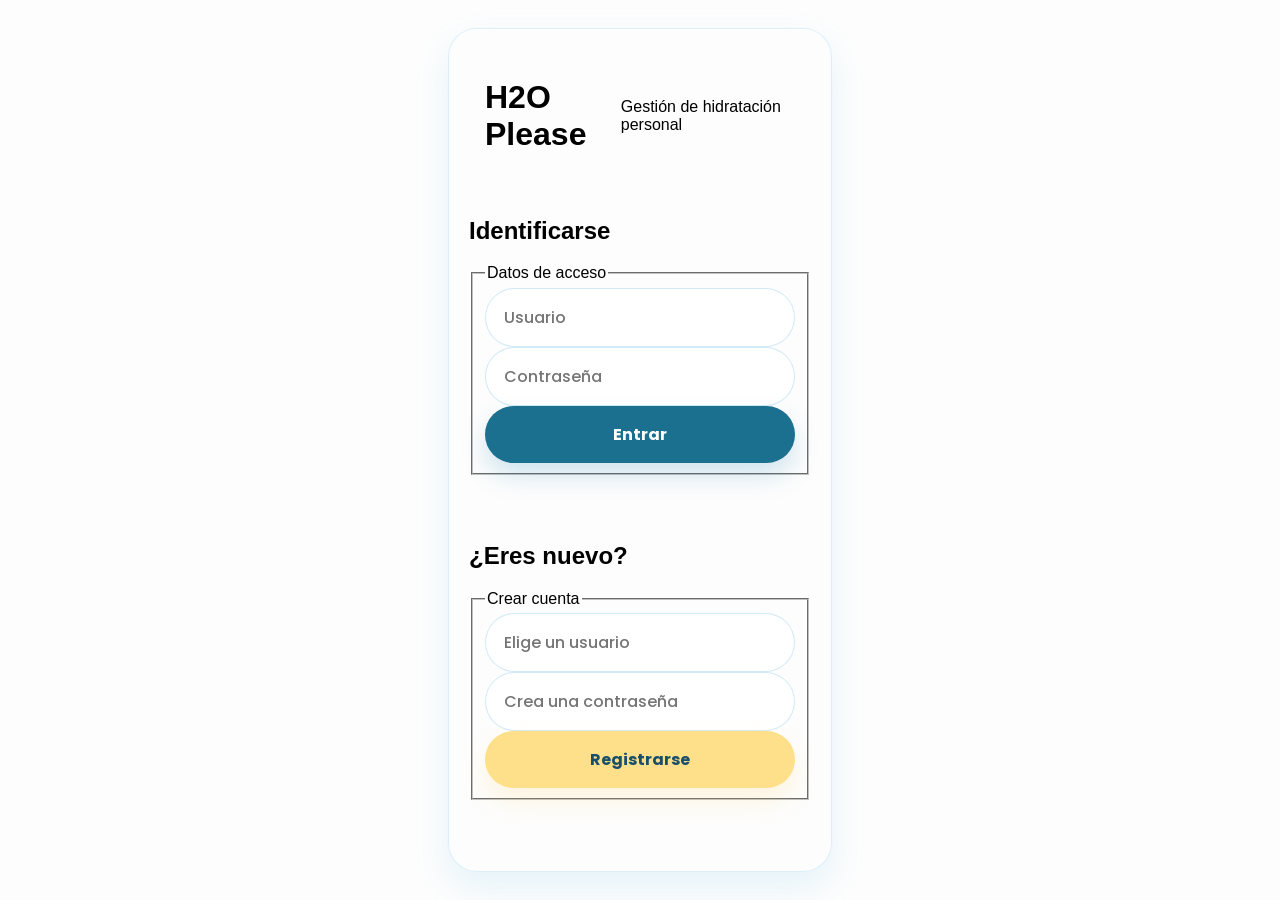
==== index.html @ 5a93b207 "mensaje de validez" ====
<!DOCTYPE html>
<html lang="es">

<head>
    <meta charset="UTF-8">
    <meta name="viewport" content="width=device-width, initial-scale=1.0">
    <link rel="stylesheet" href="styles/styles.css" type="text/css" />
    <title>H2O Please - Acceso</title>
</head>

<body data-page="login">
  <main class="login-layout">
    
    <header>
      <h1>H2O Please</h1>
      <p>Gestión de hidratación personal</p>
    </header>

    <section>
      <h2>Identificarse</h2>
      <form id="login-form">
        <fieldset>
          <legend>Datos de acceso</legend>
          <input type="text" id="username" placeholder="Usuario" required autocomplete="username" />
          <input type="password" id="password" placeholder="Contraseña" required autocomplete="current-password" />
          <button type="submit">Entrar</button>
          
        </fieldset>
      </form>
    </section>

    <br> <section>
      <h2>¿Eres nuevo?</h2>
      <form id="register-form">
        <fieldset>
          <legend>Crear cuenta</legend>
          <input type="text" id="new-username" placeholder="Elige un usuario" required autocomplete="username" />
          <input type="password" id="new-password" placeholder="Crea una contraseña" required autocomplete="new-password" />
          <button type="submit">Registrarse</button>
        </fieldset>
      </form>
    </section>

    <footer>
      
    </footer>

  </main>

  <script type="module" src="scripts/index.js"></script>
</body>
</html>
---- styles/styles.css ----
/* ==================== IMPORTED FONTS ==================== */
@font-face {
    font-family: 'Poppins-Light';
    src: url('../assets/fonts/poppins-light.woff2') format('woff2');
    font-weight: 300;
    font-style: normal;
    font-display: swap;
}

@font-face {
    font-family: 'Poppins-Regular';
    src: url('../assets/fonts/poppins-regular.woff2') format('woff2');
    font-weight: 400;
    font-style: normal;
    font-display: swap;
}

@font-face {
    font-family: 'Poppins-Medium';
    src: url('../assets/fonts/poppins-medium.woff2') format('woff2');
    font-weight: 500;
    font-style: normal;
    font-display: swap;
}

@font-face {
    font-family: 'Poppins-Bold';
    src: url('../assets/fonts/poppins-bold.woff2') format('woff2');
    font-weight: 700;
    font-style: normal;
    font-display: swap;
}

/* ==================== VARIABLES ==================== */
:root {
    --primary-color: #1B7090;
    --primary-light-color: #4f89a0;
    --primary-dark-color: #194f6b;
    --secondary-color: #ffd166;
    --secondary-light-color: #ffe08a;
    --neutral-color: #757575;
    --negative-color: #972c24;
    --background-color: #fdfdfd;
    --progress-background-color: #eeeeee;
    --primary-font-regular: 'Poppins-Regular', sans-serif;
    --primary-font-light: 'Poppins-Light', sans-serif;
    --primary-font-medium: 'Poppins-Medium', sans-serif;
    --primary-font-bold: 'Poppins-Bold', sans-serif;
}

.dark-theme {
    --primary-dark-color: #a6e5fe;
    --secondary-light-color: #0f3c52;
    --negative-color: #cb453b;
    --background-color: #222222;
    --progress-background-color: #333333;
    --neutral-color: #bababa;

    svg {
        path:nth-of-type(1) {
            --primary-dark-color: #59cef8;
        }

        path:nth-of-type(2) {
            --primary-light-color: #a6e5fe;
        }
    }

    h2 {
        --primary-color: #3398bd;
    }

    #countdown {
        --primary-dark-color: #ffe08a;
    }

    #drink-form label {
        --primary-light-color: #78cff2;
    }

    #view-me .logout-btn {
        --primary-color: #a6e5fe;
    }
    footer {
        --primary-color: #8fcce4;
    }
}

/* ==================== GENERAL STYLES ==================== */
* {
    box-sizing: border-box;
}

html,
body {
    margin: 0;
    padding: 0;
    font-family: var(--primary-font-regular);
    background: var(--background-color);
    transition: all 0.3s;
}

body {
    height: 100dvh;
    max-height: 100dvh;
    display: grid;
    grid-template-rows: auto 1fr auto;
}

body[data-page="login"] {
    grid-template-rows: 1fr;
    place-items: center;
    padding: 1rem;
}

body[data-page="login"] .login-layout {
    width: min(100%, 24rem);
    display: grid;
    gap: 0.9rem;
    padding: 1.25rem;
    border: solid 0.1rem #58B5E333;
    border-radius: 1.8rem;
    background: rgba(253, 253, 253, 0.98);
    box-shadow:
        0 1rem 2.2rem rgba(88, 181, 227, 0.14),
        inset 0 1px 0 rgba(255, 255, 255, 0.85);
}

body[data-page="login"] .login-layout form {
    display: grid;
    gap: 0.75rem;
}

body[data-page="login"] .login-layout input {
    width: 100%;
    padding: 1rem 1.1rem;
    border: solid 0.1rem rgba(88, 181, 227, 0.28);
    border-radius: 999px;
    font-family: var(--primary-font-medium);
    font-size: 1rem;
    color: var(--primary-dark-color);
    background: white;
    outline: none;
    transition:
        border-color 0.2s ease,
        box-shadow 0.2s ease;
}

body[data-page="login"] .login-layout input::placeholder {
    color: var(--neutral-color);
}

body[data-page="login"] .login-layout input:focus {
    border-color: rgba(4, 118, 174, 0.4);
    box-shadow: 0 0 0 0.2rem rgba(88, 181, 227, 0.14);
}

body[data-page="login"] .login-layout button {
    width: 100%;
    padding: 1rem 1.1rem;
    border: 0;
    border-radius: 999px;
    font-family: var(--primary-font-bold);
    font-size: 1rem;
    cursor: pointer;
}

body[data-page="login"] #login-form button {
    color: white;
    background: var(--primary-color);
    box-shadow: 0 0.8rem 1.6rem rgba(4, 118, 174, 0.18);
}

body[data-page="login"] #register-form button {
    color: var(--primary-dark-color);
    background: var(--secondary-light-color);
    box-shadow: 0 0.8rem 1.6rem rgba(255, 209, 102, 0.2);
}

body[data-page="login"] #auth-message {
    min-height: 1.35rem;
    margin: 0;
    padding: 0 0.25rem;
    font-family: var(--primary-font-medium);
    font-size: 0.9rem;
    line-height: 1.4;
    text-align: center;
    color: var(--primary-dark-color);
}

.trash-button {
    border: none;
    background: none;
    fill: orange;
    cursor: pointer
}

header {
    display: flex;
    justify-content: space-between;
    align-items: center;
    position: sticky;
    top: 0;
    padding: 0.5rem 1rem;

    svg {
        height: 2.2rem;

        path:nth-of-type(1) {
            fill: var(--primary-dark-color);
        }

        path:nth-of-type(2) {
            fill: var(--primary-light-color);
        }
    }

    #toggleButton {
        position: relative;
        appearance: none;
        -moz-appearance: none;
        -webkit-appearance: none;
        outline: none;
        cursor: pointer;
        height: 1.3rem;
        width: 3rem;
        margin-right: 1.5rem;
        box-shadow: 0.3rem 0.3rem 0.8rem #277B9A33;
        border: 0.05rem solid #277B9A66;
        border-radius: 2rem;

        &:before {
            position: absolute;
            content: "";
            width: 1rem;
            height: 1rem;
            top: 50%;
            left: 0.2rem;
            transform: translateY(-50%) translateX(0%);
            border-radius: 50%;
            background: var(--primary-color);
            transition: transform 0.3s;
        }

        &:after {
            position: absolute;
            content: "";
            background-image: url(../assets/images/bombilla-apagada.svg);
            background-size: cover;
            width: 1.6rem;
            height: 1.6rem;
            top: calc(50% - 0.1rem);
            transform: translateY(-50%);
            left: calc(100% + 0.3rem);
            white-space: nowrap;
            color: var(--primary-light-color);
            pointer-events: none;
        }
    }

    #toggleButton:checked {
        background: var(--primary-color);
        border: none;

        &:before {
            background: #fdfdfd;
            transform: translateY(-50%) translateX(1.6rem);
        }

        &:after {
            background-image: url(../assets/images/bombilla-encendida.svg);
        }
    }
}

footer {
    position: sticky;
    bottom: 0;

    nav {
        display: flex;
        gap: 0.5rem;
        justify-content: space-between;
        padding: 0.5rem 0 0 0;
        margin-top: 0.5rem;
        background: var(--background-color);

        button {
            display: flex;
            flex-direction: column;
            align-items: center;
            width: 100%;
            padding: 0.5rem 0.5rem 0 0.5rem;
            border: 0;
            background: var(--background-color);
            cursor: pointer;

            &:nth-of-type(1) {
                svg {
                    transform: scale(1.2);
                }
            }

            svg {
                width: 1.5rem;
                height: auto;
                fill: var(--primary-color);
            }

            p {
                font-weight: 700;
                color: var(--primary-color);
            }
        }
    }
}

/* ==================== MAIN WRAPPER ==================== */
main.app-layout {
    display: flex;

    h1 {
        display: none;
    }

    div {
        display: flex;
        align-items: stretch;

        .side-progress {
            appearance: none;
            width: 1.5rem;
            height: calc(100dvh - 10.5rem);
            margin: 0.5rem 0 0.5rem 1rem;
            border: none;
            border-radius: 2rem;
            background: #eee;
            writing-mode: vertical-lr;
            direction: rtl;

            &::-webkit-progress-bar {
                background-color: var(--progress-background-color);
                border-radius: 1rem;
            }

            &::-webkit-progress-value {
                background-color: var(--primary-dark-color);
                border-radius: 1rem;
                transition: 1s ease;
            }

            &::-moz-progress-bar {
                background: var(--primary-dark-color);
            }
        }
    }

    section {
        display: flex;
        flex-direction: column;
        align-items: center;
        flex-wrap: wrap;
        width: 100%;
        padding: 0.5rem;

        h2 {
            display: none;
        }

        h3 {
            margin: -0.8rem 0;
            font-family: var(--primary-font-medium);
            font-size: 0.9rem;
            font-weight: 500;
            color: var(--neutral-color);

            &:nth-of-type(1) {
                margin-top: 1rem;
            }
        }

        #daily-target {
            font-size: 3rem;
            font-family: var(--primary-font-medium);
            margin: 0;
            color: var(--primary-light-color);
        }

        #total {
            font-size: 3.7rem;
            font-family: var(--primary-font-bold);
            margin: 0;
            color: var(--primary-dark-color);
        }

        #countdown {
            padding: 1rem 1.5rem;
            border-radius: 3rem;
            font-family: var(--primary-font-medium);
            color: var(--primary-dark-color);
            text-transform: uppercase;
            background: var(--secondary-light-color);
            opacity: 0;
            transition: opacity 1s ease;
        }

        form {
            display: flex;
            flex-wrap: wrap;
            align-items: center;
            gap: 0.5rem;
            margin: auto 0.5rem 0.5rem 0.5rem;
            padding-bottom: 0.5rem;
            border: solid 0.1rem #277B9A11;
            border-radius: 2rem;
            box-shadow: 0.3rem 0.3rem 0.8rem #277B9A33;

            label {
                position: relative;
                left: 1rem;
                bottom: -1rem;
                width: 100%;
                font-family: var(--primary-font-bold);
                font-size: 0.9rem;
                color: var(--primary-light-color);
                text-transform: uppercase;
            }

            input,
            span {
                font-family: var(--primary-font-medium);
                color: var(--neutral-color);
                font-size: 1.7rem;
            }

            input {
                width: 20%;
                border: 0;
                text-align: right;
                background: var(--background-color);

                &::placeholder {
                    color: var(--neutral-color);
                }
            }

            span {
                &:nth-of-type(1) {
                    width: 20%;
                    text-align: right;
                }

                &:nth-of-type(2) {
                    width: 20%;
                    text-align: left;
                }
            }

            button {
                width: 4.5rem;
                margin-left: auto;
                margin-right: 0.5rem;
                aspect-ratio: 1 / 1;
                border: none;
                border-radius: 50%;
                background-color: var(--primary-color);
                cursor: pointer;

                img {
                    width: 3.5rem;
                }
            }
        }

        .weather-api {
            display: flex;
            justify-content: center;
            align-items: center;
            width: 100%;
            height: 7rem;
            color: white;
            font-size: 1.2rem;
            font-family: var(--primary-font-light);
            letter-spacing: 0.2rem;
            background-color: #58b5e3;
            border-radius: 2rem;
        }
    }
}

#view-today {
    width: 100%;
}

#view-history,
#view-me {
    align-items: stretch;
}

#view-history h2,
#view-me h2 {
    display: block;
    margin: 0 0 1rem 0;
    font-family: var(--primary-font-bold);
    color: var(--primary-color);
}

#history-container {
    display: flex;
    flex-direction: column;
    width: 100%;
    gap: 0.5rem;
    
    p {
        color: var(--neutral-color);
    }
}

/* YO se encapsula para evitar la herencia flex global del dashboard y mantener una estructura simple compatible con Marcos. */
#view-me #profile-container.profile-card {
    display: flex;
    flex-direction: column;
    width: 100%;
    max-width: 20rem;
    gap: 0.6rem;
    margin: 0 auto;
    box-sizing: border-box;
}

#view-me .user-info {
    display: flex;
    flex-direction: column;
    gap: 0.55rem;
}

#view-me .user-info p {
    margin: 0;
    color: var(--neutral-color);
}

#view-me .edit-group {
    display: flex;
    flex-direction: column;
    gap: 0.25rem;
}

#view-me .edit-group label {
    font-size: 0.95rem;
    color: var(--neutral-color);
}

#view-me .edit-group input,
#view-me .save-btn,
#view-me .logout-btn {
    width: 100%;
    box-sizing: border-box;

}

#view-me .edit-group input {
    padding: 0.65rem 0.75rem;
    border: solid 0.1rem #58B5E333;
    border-radius: 0.35rem;
    background: white;
}

#view-me .save-btn,
#view-me .logout-btn {
    padding: 0.65rem 0.75rem;
    border: solid 0.1rem var(--primary-color);
    border-radius: 0.35rem;
    cursor: pointer;
}

#view-me .save-btn {
    color: white;
    background: var(--primary-color);
}

#view-me .logout-btn {
    color: var(--primary-color);
    background: var(--background-color);
}

#view-me .profile-separator {
    width: 100%;
    margin: 0;
    border: 0;
    border-top: 1px solid #eee;
}

@media (max-width: 480px) {
    main.app-layout section form button {
        width: 4.05rem;
    }

    main.app-layout section form button img {
        width: 3.15rem;
    }

}

/* Weather card refresh revisable: el redisenio se limita al dashboard y mantiene el montaje actual en #weather-output. */
.dashboard-weather-card {
    position: relative;
    display: block;
    width: 100%;
    max-width: 31rem;
    min-height: 0;
    margin: 0 auto;
    padding: 0.72rem 0.9rem;
    overflow: hidden;
    isolation: isolate;
    border: 1px solid rgba(255, 255, 255, 0.14);
    border-radius: 1.15rem;
    background:
        radial-gradient(circle at 14% 18%, rgba(255, 255, 255, 0.2), transparent 26%),
        radial-gradient(circle at 86% 0%, rgba(255, 226, 138, 0.22), transparent 24%),
        linear-gradient(150deg, #0a5b69 0%, #13829a 48%, #48bfd8 100%);
    color: #f7fcff;
    box-shadow:
        0 0.45rem 1rem rgba(7, 77, 96, 0.16),
        inset 0 1px 0 rgba(255, 255, 255, 0.18);
}

/* Weather card refresh revisable: el modo noche cambia tono sin tocar la estructura del dashboard. */
.dashboard-weather-card[data-period="night"] {
    background:
        radial-gradient(circle at 18% 20%, rgba(213, 227, 255, 0.14), transparent 24%),
        radial-gradient(circle at 84% 2%, rgba(255, 255, 255, 0.08), transparent 18%),
        linear-gradient(150deg, #0a3553 0%, #0f5877 50%, #1a7c9f 100%);
}

/* Weather card refresh revisable: capas decorativas para una sensacion mas premium sin assets externos. */
.dashboard-weather-card::before,
.dashboard-weather-card::after {
    content: "";
    position: absolute;
    pointer-events: none;
    z-index: 0;
}

.dashboard-weather-card::before {
    inset: auto -12% -44% 58%;
    height: 48%;
    border-radius: 999px;
    background: radial-gradient(circle, rgba(255, 255, 255, 0.2) 0 18%, transparent 56%);
    filter: blur(12px);
    opacity: 0.5;
}

.dashboard-weather-card::after {
    top: -1.35rem;
    right: -0.9rem;
    width: 4.85rem;
    height: 4.85rem;
    border-radius: 50%;
    background: radial-gradient(circle, rgba(255, 248, 200, 0.78) 0 16%, rgba(255, 226, 138, 0.18) 36%, transparent 66%);
    opacity: 0.78;
}

/* Weather card refresh revisable: el contenido queda por encima de las capas decorativas. */
.dashboard-weather-card>* {
    position: relative;
    z-index: 1;
}

.dashboard-weather-card h2,
.dashboard-weather-card p {
    margin: 0;
}

/* Weather card refresh revisable: cabecera con jerarquia clara entre ciudad y estado. */
.dashboard-weather-card .weather-card__top,
.dashboard-weather-card .weather-card__header {
    display: grid;
    grid-template-columns: minmax(0, 1fr) auto;
    gap: 0.45rem;
    align-items: center;
}

.dashboard-weather-card .weather-card__heading {
    display: grid;
    gap: 0;
    min-width: 0;
}

.dashboard-weather-card .weather-card__eyebrow {
    font-size: 0.58rem;
    font-family: var(--primary-font-medium);
    letter-spacing: 0.14em;
    text-transform: uppercase;
    opacity: 0.72;
}

/* Weather card refresh revisable: se fuerza la ciudad visible dentro de la card porque el dashboard oculta los h2 generales. */
body[data-page="dashboard"] #weather-output .dashboard-weather-card h2 {
    display: block;
    max-width: none;
    font-size: clamp(0.96rem, 2.35vw, 1.14rem);
    font-family: var(--primary-font-bold);
    line-height: 1.1;
    color: #f9fdff;
}

/* Weather card refresh revisable: pill de estado con acabado glass y mejor contraste. */
.dashboard-weather-card .weather-card__status {
    display: inline-flex;
    align-items: center;
    gap: 0.3rem;
    max-width: 11.75rem;
    padding: 0.24rem 0.5rem;
    border: 1px solid rgba(255, 255, 255, 0.16);
    border-radius: 999px;
    background: linear-gradient(180deg, rgba(255, 255, 255, 0.22), rgba(255, 255, 255, 0.09));
    backdrop-filter: blur(10px);
    font-size: 0.64rem;
    font-family: var(--primary-font-medium);
    line-height: 1.18;
    text-align: right;
    box-shadow: inset 0 1px 0 rgba(255, 255, 255, 0.14);
}

/* Weather card refresh revisable: iconografia semantica sin nuevos assets. */
.dashboard-weather-card .weather-card__status::before {
    content: "•";
    flex: 0 0 auto;
    color: #ffe18c;
}

.dashboard-weather-card .weather-card__status[data-icon="sun"]::before {
    content: "☼";
}

.dashboard-weather-card .weather-card__status[data-icon="moon"]::before {
    content: "☾";
    color: #dcecff;
}

.dashboard-weather-card .weather-card__status[data-icon="cloud"]::before {
    content: "☁";
    color: #f2fbff;
}

.dashboard-weather-card .weather-card__status[data-icon="rain"]::before {
    content: "☂";
    color: #d2f2ff;
}

.dashboard-weather-card .weather-card__status[data-icon="storm"]::before {
    content: "ϟ";
    color: #ffe6a3;
}

.dashboard-weather-card .weather-card__status[data-icon="snow"]::before {
    content: "✦";
    color: #f2fbff;
}

.dashboard-weather-card .weather-card__status[data-icon="mist"]::before {
    content: "≋";
    color: #edf9ff;
}

.dashboard-weather-card .weather-card__status[data-icon="error"]::before {
    content: "!";
    color: #ffe2a3;
}

/* Weather card refresh revisable: composicion principal tipo app movil con temperatura destacada y panel auxiliar. */
.dashboard-weather-card .weather-card__main,
.dashboard-weather-card .weather-card__content {
    display: grid;
    grid-template-columns: minmax(0, 1fr) auto;
    gap: 0.5rem;
    align-items: stretch;
    margin-top: 0.5rem;
}

.dashboard-weather-card .weather-card__temperature-block {
    display: grid;
    align-content: center;
    gap: 0;
    min-width: 0;
    padding: 0.56rem 0.72rem;
    border: 1px solid rgba(255, 255, 255, 0.14);
    border-radius: 0.95rem;
    background: linear-gradient(180deg, rgba(255, 255, 255, 0.16), rgba(255, 255, 255, 0.05));
    backdrop-filter: blur(12px);
}

.dashboard-weather-card .weather-card__temperature-label {
    font-size: 0.56rem;
    font-family: var(--primary-font-medium);
    letter-spacing: 0.14em;
    text-transform: uppercase;
    opacity: 0.72;
}

.dashboard-weather-card .weather-card__temperature {
    font-size: clamp(1.85rem, 6vw, 2.45rem);
    font-family: var(--primary-font-bold);
    line-height: 0.95;
    letter-spacing: -0.04em;
    text-shadow: 0 0.14rem 0.45rem rgba(4, 74, 109, 0.14);
}

.dashboard-weather-card .weather-card__meta,
.dashboard-weather-card .weather-card__datetime {
    display: grid;
    gap: 0.32rem;
    min-width: 8.65rem;
    padding: 0.54rem 0.65rem;
    border: 1px solid rgba(255, 255, 255, 0.12);
    border-radius: 0.95rem;
    background: linear-gradient(180deg, rgba(255, 255, 255, 0.14), rgba(255, 255, 255, 0.04));
    backdrop-filter: blur(10px);
}

.dashboard-weather-card .weather-card__meta-row {
    display: grid;
    gap: 0;
}

.dashboard-weather-card .weather-card__meta-row+.weather-card__meta-row {
    padding-top: 0.28rem;
    border-top: 1px solid rgba(255, 255, 255, 0.14);
}

/* Weather card refresh revisable: labels discretas y valores con mejor jerarquia. */
.dashboard-weather-card .weather-card__meta-label {
    font-size: 0.52rem;
    font-family: var(--primary-font-medium);
    letter-spacing: 0.12em;
    text-transform: uppercase;
    opacity: 0.68;
}

.dashboard-weather-card .weather-card__meta-item {
    font-size: 0.7rem;
    font-family: var(--primary-font-medium);
    line-height: 1.15;
    text-align: left;
    white-space: nowrap;
    opacity: 0.96;
}

body[data-page="dashboard"] #weather-output.weather-api {
    display: flex;
    justify-content: center;
    align-items: stretch;
    width: 100%;
    height: auto;
    min-height: 0;
    padding: 0;
    color: inherit;
    font-size: inherit;
    letter-spacing: normal;
    background: transparent;
    border-radius: 0;
    box-shadow: none;
}

body[data-page="dashboard"] #weather-output .dashboard-weather-card {
    width: 100%;
    max-width: 31rem;
}

@media (max-width: 480px) {
    .dashboard-weather-card {
        max-width: none;
        padding: 0.68rem 0.78rem;
        border-radius: 1rem;
    }

    .dashboard-weather-card::after {
        width: 3.9rem;
        height: 3.9rem;
        top: -0.95rem;
        right: -0.6rem;
    }

    .dashboard-weather-card .weather-card__status {
        max-width: 8.4rem;
        font-size: 0.6rem;
    }

    .dashboard-weather-card .weather-card__temperature-block,
    .dashboard-weather-card .weather-card__meta {
        width: 100%;
    }

    .dashboard-weather-card .weather-card__temperature {
        font-size: 1.9rem;
    }

    .dashboard-weather-card .weather-card__meta {
        min-width: 7.9rem;
        padding: 0.48rem 0.55rem;
    }

    .dashboard-weather-card .weather-card__meta-label {
        font-size: 0.49rem;
    }

    .dashboard-weather-card .weather-card__meta-item {
        font-size: 0.66rem;
    }
}

@media (max-width: 360px) {

    .dashboard-weather-card .weather-card__top,
    .dashboard-weather-card .weather-card__header {
        grid-template-columns: 1fr;
    }

    .dashboard-weather-card .weather-card__status {
        justify-self: start;
        max-width: none;
        text-align: left;
    }
}
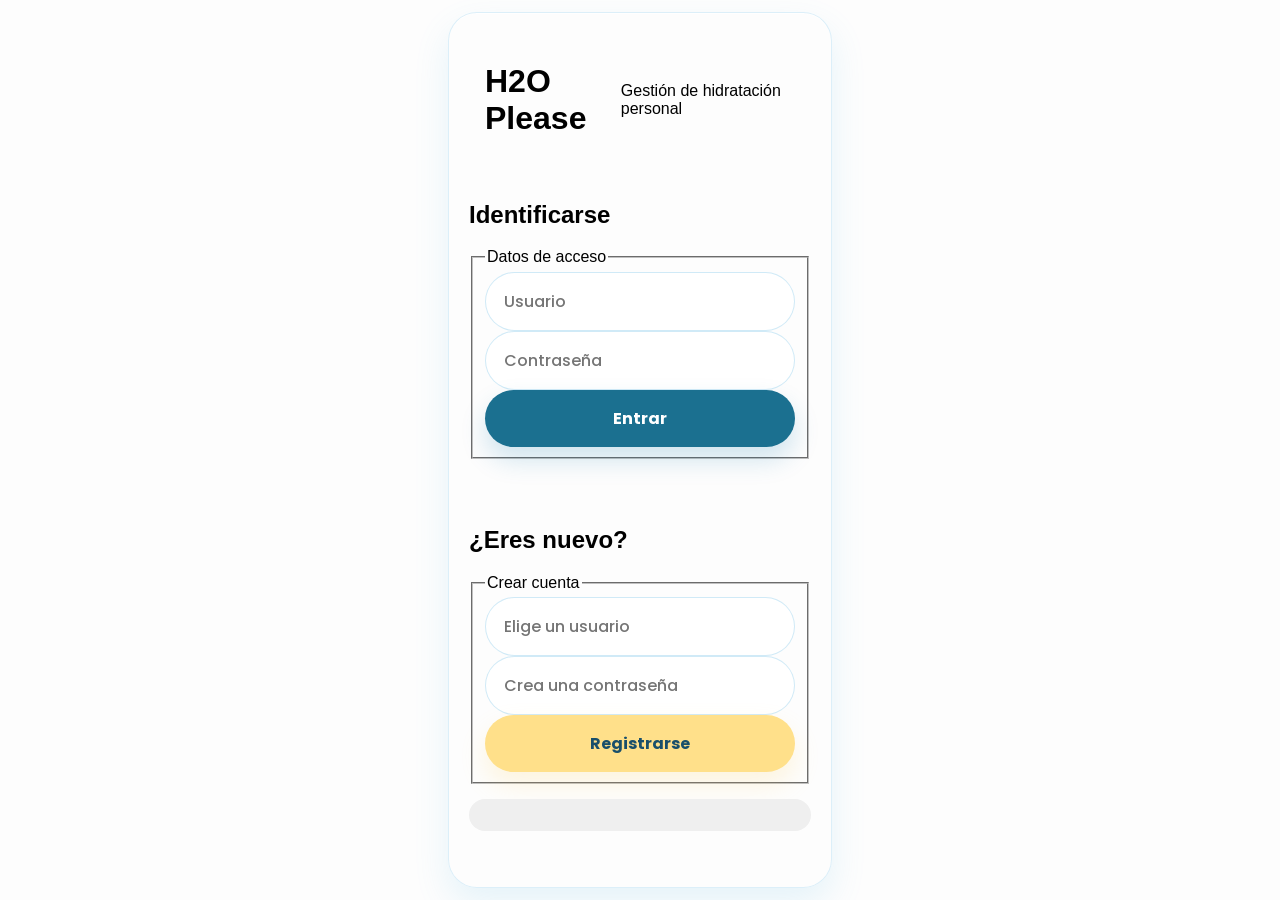
==== commit d41f7048: "musica" ====
--- a/index.html
+++ b/index.html
@@ -42,6 +42,9 @@
     </section>
 
     <footer>
+      <button><audio id="bg-music" loop>
+      <source src="./assets/sounds/i-will-not-bow.mp3" type="audio/mpeg">
+      </audio></button>
       
     </footer>
 
--- a/styles/styles.css
+++ b/styles/styles.css
@@ -81,6 +81,7 @@
     #view-me .logout-btn {
         --primary-color: #a6e5fe;
     }
+
     footer {
         --primary-color: #8fcce4;
     }
@@ -107,85 +108,17 @@
     grid-template-rows: auto 1fr auto;
 }
 
-body[data-page="login"] {
-    grid-template-rows: 1fr;
-    place-items: center;
-    padding: 1rem;
-}
-
-body[data-page="login"] .login-layout {
-    width: min(100%, 24rem);
-    display: grid;
-    gap: 0.9rem;
-    padding: 1.25rem;
-    border: solid 0.1rem #58B5E333;
-    border-radius: 1.8rem;
-    background: rgba(253, 253, 253, 0.98);
-    box-shadow:
-        0 1rem 2.2rem rgba(88, 181, 227, 0.14),
-        inset 0 1px 0 rgba(255, 255, 255, 0.85);
-}
-
-body[data-page="login"] .login-layout form {
-    display: grid;
-    gap: 0.75rem;
-}
-
-body[data-page="login"] .login-layout input {
+/* ==================== LOGIN HELPERS ==================== */
+
+
+.login-container {
+    background: white;
+    padding: 40px;
+    border-radius: 20px;
+    box-shadow: 0 10px 25px rgba(0, 0, 0, 0.05);
     width: 100%;
-    padding: 1rem 1.1rem;
-    border: solid 0.1rem rgba(88, 181, 227, 0.28);
-    border-radius: 999px;
-    font-family: var(--primary-font-medium);
-    font-size: 1rem;
-    color: var(--primary-dark-color);
-    background: white;
-    outline: none;
-    transition:
-        border-color 0.2s ease,
-        box-shadow 0.2s ease;
-}
-
-body[data-page="login"] .login-layout input::placeholder {
-    color: var(--neutral-color);
-}
-
-body[data-page="login"] .login-layout input:focus {
-    border-color: rgba(4, 118, 174, 0.4);
-    box-shadow: 0 0 0 0.2rem rgba(88, 181, 227, 0.14);
-}
-
-body[data-page="login"] .login-layout button {
-    width: 100%;
-    padding: 1rem 1.1rem;
-    border: 0;
-    border-radius: 999px;
-    font-family: var(--primary-font-bold);
-    font-size: 1rem;
-    cursor: pointer;
-}
-
-body[data-page="login"] #login-form button {
-    color: white;
-    background: var(--primary-color);
-    box-shadow: 0 0.8rem 1.6rem rgba(4, 118, 174, 0.18);
-}
-
-body[data-page="login"] #register-form button {
-    color: var(--primary-dark-color);
-    background: var(--secondary-light-color);
-    box-shadow: 0 0.8rem 1.6rem rgba(255, 209, 102, 0.2);
-}
-
-body[data-page="login"] #auth-message {
-    min-height: 1.35rem;
-    margin: 0;
-    padding: 0 0.25rem;
-    font-family: var(--primary-font-medium);
-    font-size: 0.9rem;
-    line-height: 1.4;
+    max-width: 400px;
     text-align: center;
-    color: var(--primary-dark-color);
 }
 
 .trash-button {
@@ -194,7 +127,6 @@
     fill: orange;
     cursor: pointer
 }
-
 header {
     display: flex;
     justify-content: space-between;
@@ -263,8 +195,8 @@
         border: none;
 
         &:before {
-            background: #fdfdfd;
             transform: translateY(-50%) translateX(1.6rem);
+            background-color: #fdfdfd;
         }
 
         &:after {
@@ -315,7 +247,98 @@
     }
 }
 
-/* ==================== MAIN WRAPPER ==================== */
+
+/* ==================== USER REGISTER & LOGIN ==================== */
+
+body[data-page="login"] {
+    grid-template-rows: 1fr;
+    place-items: center;
+    padding: 1rem;
+    display: flex;
+    justify-content: center;
+    align-items: center;
+    min-height: 100vh;
+    margin: 0;
+    background-color: var(--background-color);
+
+    .login-layout {
+        width: min(100%, 24rem);
+        display: grid;
+        gap: 0.9rem;
+        padding: 1.25rem;
+        border: solid 0.1rem #58B5E333;
+        border-radius: 1.8rem;
+        background: rgba(253, 253, 253, 0.98);
+        box-shadow:
+            0 1rem 2.2rem rgba(88, 181, 227, 0.14),
+            inset 0 1px 0 rgba(255, 255, 255, 0.85);
+
+        form {
+            display: grid;
+            gap: 0.75rem;
+        }
+
+        button {
+            width: 100%;
+            padding: 1rem 1.1rem;
+            border: 0;
+            border-radius: 10rem;
+            font-family: var(--primary-font-bold);
+            font-size: 1rem;
+            cursor: pointer;
+        }
+
+        input {
+            width: 100%;
+            padding: 1rem 1.1rem;
+            border: solid 0.1rem rgba(88, 181, 227, 0.28);
+            border-radius: 999px;
+            font-family: var(--primary-font-medium);
+            font-size: 1rem;
+            color: var(--primary-dark-color);
+            background: white;
+            outline: none;
+            transition:
+                border-color 0.2s ease,
+                box-shadow 0.2s ease;
+
+            &::placeholder {
+                color: var(--neutral-color);
+            }
+
+            &:focus {
+                border-color: rgba(4, 118, 174, 0.4);
+                box-shadow: 0 0 0 0.2rem rgba(88, 181, 227, 0.14);
+            }
+        }
+    }
+
+    #login-form button {
+        color: white;
+        background: var(--primary-color);
+        box-shadow: 0 0.8rem 1.6rem rgba(4, 118, 174, 0.18);
+    }
+
+    #register-form button {
+        color: var(--primary-dark-color);
+        background: var(--secondary-light-color);
+        box-shadow: 0 0.8rem 1.6rem rgba(255, 209, 102, 0.2);
+    }
+
+    #auth-message {
+        min-height: 1.35rem;
+        margin: 0;
+        padding: 0 0.25rem;
+        font-family: var(--primary-font-medium);
+        font-size: 0.9rem;
+        line-height: 1.4;
+        text-align: center;
+        color: var(--primary-dark-color);
+    }
+}
+
+/* ==================== DASHBOARD MAIN WRAPPER ==================== */
+
 main.app-layout {
     display: flex;
 
@@ -434,7 +457,7 @@
             }
 
             input {
-                width: 20%;
+                width: 40%;
                 border: 0;
                 text-align: right;
                 background: var(--background-color);
@@ -445,86 +468,130 @@
             }
 
             span {
-                &:nth-of-type(1) {
-                    width: 20%;
-                    text-align: right;
-                }
-
-                &:nth-of-type(2) {
-                    width: 20%;
-                    text-align: left;
-                }
-            }
-
-            button {
-                width: 4.5rem;
-                margin-left: auto;
-                margin-right: 0.5rem;
-                aspect-ratio: 1 / 1;
-                border: none;
-                border-radius: 50%;
-                background-color: var(--primary-color);
-                cursor: pointer;
-
-                img {
-                    width: 3.5rem;
-                }
-            }
-        }
-
-        .weather-api {
-            display: flex;
-            justify-content: center;
-            align-items: center;
+                width: 20%;
+                text-align: left;
+            }
+        }
+
+        button {
+            width: 4rem;
+            margin-left: auto;
+            margin-right: 0.5rem;
+            aspect-ratio: 1 / 1;
+            border: none;
+            border-radius: 50%;
+            background-color: var(--primary-color);
+            cursor: pointer;
+
+            img {
+                width: 3rem;
+            }
+        }
+    }
+
+    .weather-api {
+        display: flex;
+        justify-content: center;
+        align-items: center;
+        width: 100%;
+        height: 7rem;
+        color: white;
+        font-size: 1.2rem;
+        font-family: var(--primary-font-light);
+        letter-spacing: 0.2rem;
+        background-color: #58b5e3;
+        border-radius: 2rem;
+    }
+}
+
+/* ==================== DASHBOARD HISTORY & ME VIEWS ==================== */
+
+#view-history {
+
+    h2 {
+        display: block;
+        margin: 0 0 1rem 0;
+        font-family: var(--primary-font-bold);
+        color: var(--primary-color);
+    }
+
+    #history-container {
+        display: flex;
+        flex-direction: column;
+        width: 100%;
+        gap: 0.5rem;
+
+        p {
+            color: var(--neutral-color);
+        }
+    }
+}
+
+#view-me {
+
+    h2 {
+        display: block;
+        margin: 0 0 1rem 0;
+        font-family: var(--primary-font-bold);
+        color: var(--primary-color);
+    }
+
+    #profile-container.profile-card {
+        display: flex;
+        flex-direction: column;
+        width: 100%;
+        max-width: 20rem;
+        gap: 0.6rem;
+        margin: 0 auto;
+        box-sizing: border-box;
+    }
+
+    .user-info {
+        display: flex;
+        flex-direction: column;
+        gap: 0.55rem;
+
+        p {
+            margin: 0;
+            color: var(--neutral-color);
+        }
+    }
+
+    .edit-group {
+        display: flex;
+        flex-direction: column;
+        gap: 0.5rem;
+
+        input {
             width: 100%;
-            height: 7rem;
-            color: white;
-            font-size: 1.2rem;
-            font-family: var(--primary-font-light);
-            letter-spacing: 0.2rem;
-            background-color: #58b5e3;
-            border-radius: 2rem;
-        }
-    }
-}
-
-#view-today {
-    width: 100%;
-}
-
-#view-history,
-#view-me {
-    align-items: stretch;
-}
-
-#view-history h2,
-#view-me h2 {
-    display: block;
-    margin: 0 0 1rem 0;
-    font-family: var(--primary-font-bold);
-    color: var(--primary-color);
-}
-
-#history-container {
-    display: flex;
-    flex-direction: column;
-    width: 100%;
-    gap: 0.5rem;
-    
-    p {
-        color: var(--neutral-color);
-    }
-}
-
-/* YO se encapsula para evitar la herencia flex global del dashboard y mantener una estructura simple compatible con Marcos. */
-#view-me #profile-container.profile-card {
-    display: flex;
-    flex-direction: column;
-    width: 100%;
-    max-width: 20rem;
-    gap: 0.6rem;
-    margin: 0 auto;
-    box-sizing: border-box;
+            padding: 0.65rem 0.75rem;
+            border: solid 0.1rem #58B5E333;
+            border-radius: 10rem;
+            background: var(--background-color);
+        }
+    }
+
+    button {
+        width: 100%;
+        height: 3.5rem;
+        padding: 0.65rem 0.75rem;
+        margin-bottom: 0.5rem;
+        border: 0;
+        border-radius: 10rem;
+        font-size: 1rem;
+        font-family: var(--primary-font-bold);
+        cursor: pointer;
+
+        &.save-btn {
+            color: var(--background-color);
+            background: var(--primary-color);
+        }
+
+        &.logout-btn {
+            color: var(--primary-color);
+            background: var(--secondary-light-color);
+        }
+    }
 }
 
 #view-me .user-info {
@@ -599,6 +666,7 @@
     }
 
 }
+/* ==================== WEATHER CARD ==================== */
 
 /* Weather card refresh revisable: el redisenio se limita al dashboard y mantiene el montaje actual en #weather-output. */
 .dashboard-weather-card {
@@ -866,6 +934,23 @@
     max-width: 31rem;
 }
 
+
+/* ==================== MEDIA QUERIES ==================== */
+
+@media (max-width: 480px) {
+    main.app-layout section form button {
+        width: 4.05rem;
+    }
+
+    main.app-layout section form button img {
+        width: 3.15rem;
+    }
+
+    main.app-layout section form button#remove-btn {
+        font-size: 2.16rem;
+    }
+}
+
 @media (max-width: 480px) {
     .dashboard-weather-card {
         max-width: none;
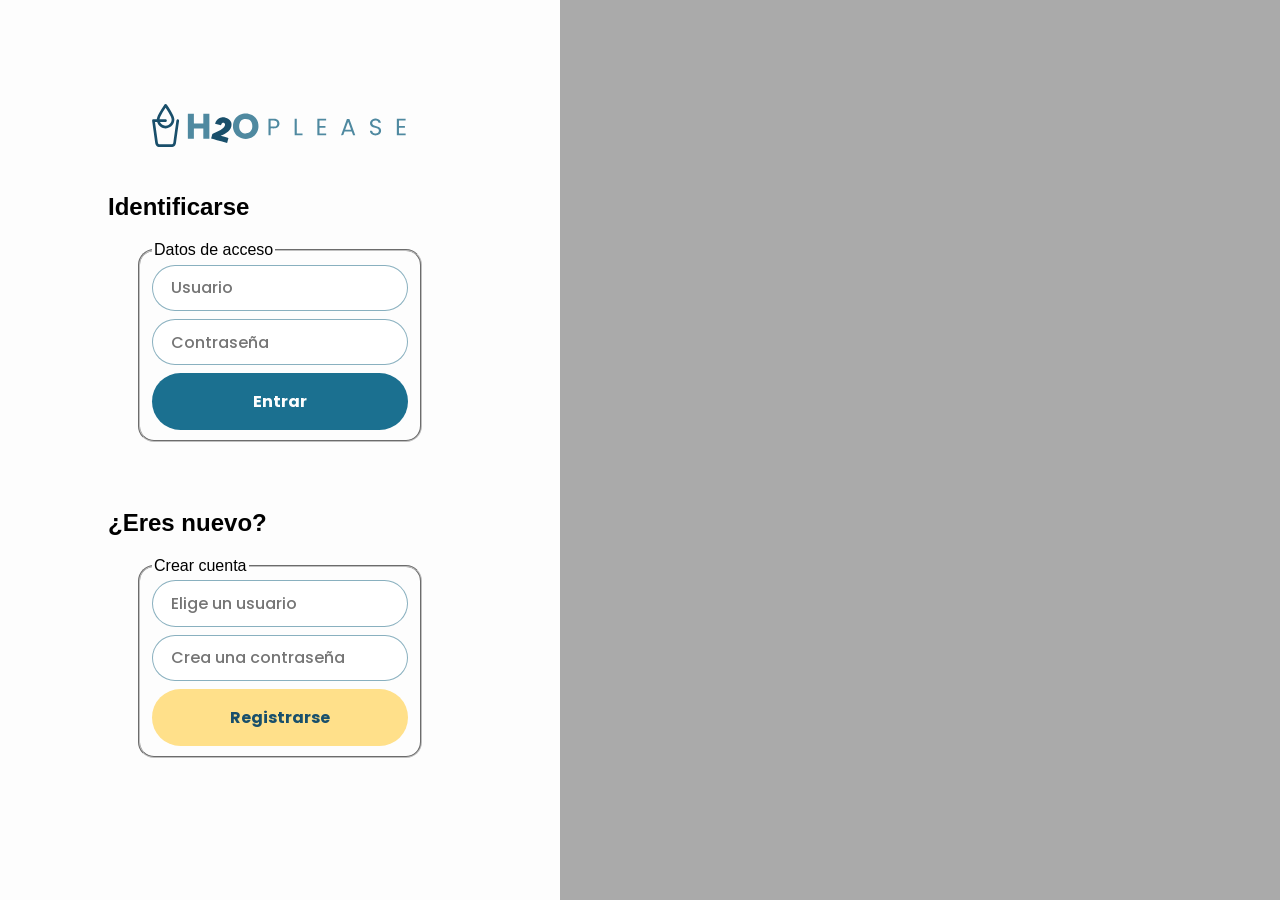
==== commit 1385e5be: "Pequeños ajustes en los estilos para que Jonathan haga sus últimos cambios. Se detectan varios desaj" ====
--- a/index.html
+++ b/index.html
@@ -2,18 +2,22 @@
 <html lang="es">
 
 <head>
-    <meta charset="UTF-8">
-    <meta name="viewport" content="width=device-width, initial-scale=1.0">
-    <link rel="stylesheet" href="styles/styles.css" type="text/css" />
-    <title>H2O Please - Acceso</title>
+  <meta charset="UTF-8">
+  <meta name="viewport" content="width=device-width, initial-scale=1.0">
+  <link rel="stylesheet" href="styles/styles.css" type="text/css" />
+  <title>H2O Please - Acceso</title>
 </head>
 
 <body data-page="login">
   <main class="login-layout">
-    
-    <header>
-      <h1>H2O Please</h1>
-      <p>Gestión de hidratación personal</p>
+
+    <header class="header-top">
+      <svg viewBox="0 0 1586 278">
+        <path
+          d="M89.26 13.24c1.88-2.63 4.2-5.67 7.76-5.72 3.62-.41 6.71 2 8.6 4.85 14.27 20.89 28.31 42.14 38.7 65.28 2.92 6.84 5.8 13.87 6.53 21.34.98 12.56-2.82 25.39-10.37 35.46-9.56 13-25.22 21.6-41.47 21.66-11.46.46-22.93-3.2-32.17-9.97-9.79-7.02-16.87-17.4-20.49-28.83-4.37-.12-8.75-.09-13.12-.07 6.08 41.65 11.75 83.37 17.63 125.05.47 2.96 1.45 6.08 3.88 8.03 2.51 2.21 6.02 2.38 9.2 2.43q34.065-.105 68.13 0c3.62.04 7.72-.59 10.01-3.71 3.18-4.31 2.85-10 3.73-15.05 5.73-41.61 11.74-83.19 17.48-124.8.39-2.22 1.01-4.55 2.68-6.17 3.26-3.26 9.33-2.8 12.04.94 1.76 2.15 1.74 5.08 1.47 7.7-6.36 44.69-12.5 89.41-18.81 134.11-1.24 9.39-7.67 17.95-16.51 21.44-4.79 2.03-10.08 1.87-15.17 1.87-22.35-.04-44.69-.04-67.04.01-8.11.2-16.2-3.42-21.22-9.83-3.88-4.59-5.69-10.52-6.37-16.41-5.66-40.8-11.33-81.6-17.05-122.39-.55-4.12-1.57-8.22-1.37-12.39.11-3.74 3.41-6.86 7.09-7.06 6.98-.51 14-.03 20.99-.15 2.14-13.87 8.37-26.63 14.88-38.91 9.08-16.86 19.56-32.91 30.36-48.71M67.77 80.75c-3.06 6.37-5.65 13.02-6.93 20 11.07.17 22.14.02 33.21.01 2.81.12 5.98 0 8.29 1.88 3.64 2.93 3.96 9.07.53 12.29-2.31 2.3-5.8 2.23-8.82 2.34-10.08-.01-20.15-.15-30.23.04 3.88 7.95 10.05 14.91 18.12 18.74 10.35 5.13 23.21 4.82 33.27-.87 10.31-5.68 17.84-16.37 19-28.17 1.22-8.62-2.25-16.89-5.72-24.57-8.58-18.23-19.15-35.5-30.7-51.99-11.35 15.89-21.53 32.69-30.02 50.3M437.36 89.45c14.55-1.98 29.56 1.76 42.22 8.99 10.99 6.21 18.28 18.14 18.94 30.73.89 17.42-7.47 34.55-20.42 45.96-13.39 11.76-29.52 19.96-46.1 26.23 15.97 4.03 31.85 8.41 47.75 12.7-2.65 10.05-5.37 20.08-8.06 30.11-20.61-5.12-41.04-10.92-61.57-16.32-11.89-3.27-23.87-6.23-35.71-9.68 1.88-7.34 3.9-14.64 5.75-21.98.79-2.58 1.17-5.94 4.1-6.99 21.26-9.6 43.65-18.02 61.63-33.34 7.18-6.16 13.62-14.86 13.06-24.78-.28-7.79-10.5-12.14-16.65-7.79-4.55 3.16-6.19 8.75-7.91 13.71-12.11-2.98-24.18-6.15-36.13-9.69 2.83-8.69 6.68-17.28 13.05-23.98 6.8-7.38 16.06-12.54 26.05-13.88" />
+        <path
+          d="m 582.47,65.1 c -2.02059,0.05967 -4.03848,0.189753 -6.05,0.39 -25.24,2.18 -49.04,17.59 -60.62,40.23 -8.57,16.31 -10.6,35.61 -7.06,53.58 3.71,18.65 14.77,35.71 30.36,46.62 25.85,18.28 62.88,18.88 89.31,1.46 16.26,-10.67 27.99,-27.95 31.97,-46.98 2.84,-13.64 2.45,-28 -1.35,-41.42 C 653.6,100.29 640.58,83.81 623.34,74.65 610.923,67.755 596.623,64.688 582.47,65.1 m -349.4,2.16 c -0.33,19.25 -0.05,38.5 -0.14,57.74 0.13,31.23 -0.26,62.45 0.2,93.67 12.18,-0.14 24.37,-0.11 36.56,-0.02 0.11,-20.8 -0.27,-41.61 0.18,-62.41 19.01,0.02 38.02,0.05 57.04,-0.01 0.26,20.68 -0.05,41.36 0.13,62.05 12.29,0.23 24.58,0.26 36.86,-0.02 0.03,-50.33 0.14,-100.66 -0.06,-150.99 -12.24,0.04 -24.49,0.06 -36.74,-0.01 -0.28,19.67 0.04,39.34 -0.15,59.01 -19.04,0.23 -38.08,0.25 -57.12,-0.01 -0.35,-19.65 -0.07,-39.32 -0.13,-58.97 -12.21,0.01 -24.42,0.04 -36.63,-0.03 m 352.72,31.268 c 5.838,0.083 11.65,1.185 16.95,3.673 8.37,3.9 14.89,11.249 18.34,19.759 3.61,8.69 4.239,18.34 3.309,27.63 -1,9.62 -4.82,19.15 -11.77,26.03 -6.16,6.38 -14.82,10 -23.6,10.61 -10.71,0.89 -22.2,-1.58 -30.37,-8.89 -7.91,-6.9 -12.39,-17.09 -13.41,-27.42 -1.02,-10.71 -0.22,-22.01 4.9,-31.67 5.02,-9.64 14.5,-16.86 25.22,-18.85 3.416,-0.604 6.928,-0.921 10.431,-0.872 m 785.887,-1.945 c -5.145,0.14 -10.256,1.08 -14.987,3.117 -7.48,3.07 -13.66,9.51 -15.59,17.46 -2,8.28 -0.85,18.07 5.45,24.29 6.43,6.52 15.76,8.39 24.23,10.84 6.53,1.94 13.66,3.35 18.9,8.02 6.5,5.74 5.7,17.16 -0.91,22.51 -6.5,5.47 -16.06,5.58 -23.85,3.25 -6.57,-2.09 -10.1,-8.58 -11.63,-14.88 -4.59,-0.27 -9.18,-0.26 -13.77,-0.19 0.51,7.31 3.42,14.59 9.27,19.25 8.53,7.23 20.39,9.11 31.22,7.86 9.22,-1.02 18.31,-5.84 23.29,-13.85 4.08,-6.37 4.88,-14.45 3.1,-21.71 -1.73,-6.95 -7.3,-12.4 -13.68,-15.29 -8.7,-3.88 -18.14,-5.62 -27.05,-8.89 -4.5,-1.68 -9.08,-4.4 -11.06,-8.99 -2.52,-6.39 -0.66,-14.7 5.39,-18.45 6.55,-4.11 15.27,-4.19 22.28,-1.17 5.14,2.18 8.08,7.22 10.18,12.13 4.63,0.24 9.26,0.2 13.91,0.07 -0.81,-3.97 -1.67,-8.04 -3.87,-11.51 -4.73,-7.4 -12.99,-12.13 -21.6,-13.32 -3.038,-0.428 -6.136,-0.631 -9.223,-0.547 m 158.037,1.075 c -8.8927,6.67e-4 -17.784,0.05167 -26.674,0.153 0,33.29 -0.21,66.58 0.1,99.87 17.85,-0.13 35.69,-0.13 53.54,-0.02 -0.02,-3.56 0,-7.121 0.03,-10.681 -13.53,-0.55 -27.08,-0.13 -40.61,-0.21 -0.15,-11.49 -0.22,-22.97 0.05,-34.45 12.04,0.06 24.08,0.24 36.12,-0.06 0.03,-3.48 0.02,-6.96 -0.01,-10.43 -12.05,-0.28 -24.1,-0.07 -36.15,-0.08 -0.17,-11.15 -0.22,-22.3 0.03,-33.44 13.42,0.04 26.84,0.23 40.26,-0.07 0.04,-3.47 0.04,-6.95 -0.01,-10.42 -8.8907,-0.108667 -17.7827,-0.162667 -26.676,-0.162 m -483,0.003 c -8.8927,0 -17.784,0.05 -26.674,0.15 0,33.29 -0.2,66.58 0.1,99.87 17.85,-0.14 35.69,-0.11 53.54,-0.02 -0.01,-3.56 0,-7.121 0.04,-10.681 -13.54,-0.55 -27.08,-0.12 -40.62,-0.22 -0.14,-11.48 -0.21,-22.96 0.05,-34.44 12.04,0.06 24.09,0.24 36.13,-0.07 0.02,-3.47 0.01,-6.95 -0.02,-10.42 -12.05,-0.29 -24.1,-0.07 -36.15,-0.09 -0.16,-11.14 -0.21,-22.29 0.03,-33.43 13.42,0.05 26.84,0.22 40.26,-0.07 0.05,-3.47 0.04,-6.95 -0.01,-10.42 -8.8907,-0.105333 -17.7827,-0.158333 -26.676,-0.159 M 740.54,97.764 c -5.835,0.003 -11.67,0.056 -17.5,0.126 0,33.26 -0.21,66.53 0.11,99.78 4.23,-0.05 8.47,-0.05 12.71,0 0.38,-13.88 -0.01,-27.78 0.19,-41.67 13.62,-0.65 28.49,2.1 40.88,-5.1 14.22,-8.42 16.94,-29.89 6.44,-42.27 -6.06,-7.51 -15.99,-10.49 -25.33,-10.7 -5.83,-0.124 -11.665,-0.17 -17.5,-0.166 m 147.957,0.055 c -2.15605,-0.0047 -4.3121,0.0057 -6.468,0.031 0.02,33.27 -0.2,66.55 0.12,99.82 15.9,-0.13 31.81,-0.13 47.71,0 0.06,-3.55 0.111,-7.09 0.151,-10.64 -11.65,-0.19 -23.3,0.02 -34.95,-0.1 -0.15,-29.68 0.06,-59.36 -0.09,-89.05 -2.1575,-0.03499 -4.31522,-0.05499 -6.473,-0.06 m 318.777,0.393 c -2.478,-0.023 -4.944,0.108 -7.344,0.728 -1.89,3.07 -2.83,6.59 -4.04,9.95 -10.54,29.48 -21.54,58.8 -31.95,88.32 4.46,0.09 9.19,1.06 13.49,-0.54 3.44,-6.75 5.14,-14.26 7.97,-21.29 14.46,-0.13 28.92,-0.04 43.38,-0.05 2.91,7.28 5.32,14.74 8.2,22.03 4.45,0.1 8.9,0.07 13.35,-0.1 -3.23,-10.37 -7.28,-20.46 -10.88,-30.71 -8.27,-22.71 -16.36,-45.48 -24.75,-68.15 -2.455,0.01 -4.947,-0.166 -7.426,-0.188 m -458.279,10.303 c 4.318,-0.033 8.63,0.079 12.916,0.634 6.17,0.78 12.048,5.05 13.618,11.25 1.74,6.92 1.01,15.5 -4.77,20.39 -5.19,4.35 -12.379,4.28 -18.779,4.45 -5.31,0.04 -10.62,-0.02 -15.93,-0.13 -0.09,-12.12 -0.08,-24.24 0,-36.36 4.305,-0.025 8.628,-0.202 12.945,-0.234 m 458.345,6.375 c 5.88,16.61 12.05,33.119 17.67,49.819 -11.94,0.09 -23.88,-0.04 -35.82,0.09 6.08,-16.62 11.57,-33.47 18.15,-49.91" />
+      </svg>
     </header>
 
     <section>
@@ -24,32 +28,32 @@
           <input type="text" id="username" placeholder="Usuario" required autocomplete="username" />
           <input type="password" id="password" placeholder="Contraseña" required autocomplete="current-password" />
           <button type="submit">Entrar</button>
-          
+
         </fieldset>
       </form>
     </section>
 
-    <br> <section>
+    <br>
+    <section>
       <h2>¿Eres nuevo?</h2>
       <form id="register-form">
         <fieldset>
           <legend>Crear cuenta</legend>
           <input type="text" id="new-username" placeholder="Elige un usuario" required autocomplete="username" />
-          <input type="password" id="new-password" placeholder="Crea una contraseña" required autocomplete="new-password" />
+          <input type="password" id="new-password" placeholder="Crea una contraseña" required
+            autocomplete="new-password" />
           <button type="submit">Registrarse</button>
         </fieldset>
       </form>
     </section>
 
     <footer>
-      <button><audio id="bg-music" loop>
-      <source src="./assets/sounds/i-will-not-bow.mp3" type="audio/mpeg">
-      </audio></button>
-      
+
     </footer>
 
   </main>
 
   <script type="module" src="scripts/index.js"></script>
 </body>
+
 </html>
--- a/styles/styles.css
+++ b/styles/styles.css
@@ -78,8 +78,14 @@
         --primary-light-color: #78cff2;
     }
 
-    #view-me .logout-btn {
-        --primary-color: #a6e5fe;
+    #view-me button {
+        &:nth-of-type(1) {
+            --primary-color: #a6e5fe;
+        }
+
+        &:nth-of-type(2) {
+            --primary-color: #ffe08a;
+        }
     }
 
     footer {
@@ -97,36 +103,27 @@
     margin: 0;
     padding: 0;
     font-family: var(--primary-font-regular);
-    background: var(--background-color);
+    background: #aaaaaa;
     transition: all 0.3s;
 }
 
+body[data-page="login"] {
+    margin: 0;
+    box-sizing: border-box;
+}
+
 body {
+    display: grid;
+    grid-template-rows: auto 1fr auto;
     height: 100dvh;
     max-height: 100dvh;
-    display: grid;
-    grid-template-rows: auto 1fr auto;
-}
-
-/* ==================== LOGIN HELPERS ==================== */
-
-
-.login-container {
-    background: white;
-    padding: 40px;
-    border-radius: 20px;
-    box-shadow: 0 10px 25px rgba(0, 0, 0, 0.05);
     width: 100%;
-    max-width: 400px;
-    text-align: center;
-}
-
-.trash-button {
-    border: none;
-    background: none;
-    fill: orange;
-    cursor: pointer
-}
+    max-width: 560px;
+    margin: 0 auto;
+    box-sizing: border-box;
+    background: var(--background-color);
+}
+
 header {
     display: flex;
     justify-content: space-between;
@@ -134,6 +131,8 @@
     position: sticky;
     top: 0;
     padding: 0.5rem 1rem;
+    background: var(--background-color);
+    z-index: 1;
 
     svg {
         height: 2.2rem;
@@ -157,7 +156,7 @@
         height: 1.3rem;
         width: 3rem;
         margin-right: 1.5rem;
-        box-shadow: 0.3rem 0.3rem 0.8rem #277B9A33;
+        box-shadow: 0.2rem 0.2rem 0.1rem #277B9A11;
         border: 0.05rem solid #277B9A66;
         border-radius: 2rem;
 
@@ -250,15 +249,31 @@
 
 /* ==================== USER REGISTER & LOGIN ==================== */
 
+.login-layout {
+
+    .header-top {
+        padding: 1rem;
+    }
+
+    svg {
+        width: 100%;
+        transform: scale(1.3);
+    }
+}
+
+.login-container {
+    width: 100%;
+    max-width: 560px;
+    margin: 0 auto;
+    padding: 2rem;
+    border-radius: 20px;
+}
+
 body[data-page="login"] {
     grid-template-rows: 1fr;
-    place-items: center;
-    padding: 1rem;
     display: flex;
     justify-content: center;
     align-items: center;
-    min-height: 100vh;
-    margin: 0;
     background-color: var(--background-color);
 
     .login-layout {
@@ -266,12 +281,6 @@
         display: grid;
         gap: 0.9rem;
         padding: 1.25rem;
-        border: solid 0.1rem #58B5E333;
-        border-radius: 1.8rem;
-        background: rgba(253, 253, 253, 0.98);
-        box-shadow:
-            0 1rem 2.2rem rgba(88, 181, 227, 0.14),
-            inset 0 1px 0 rgba(255, 255, 255, 0.85);
 
         form {
             display: grid;
@@ -290,8 +299,8 @@
 
         input {
             width: 100%;
-            padding: 1rem 1.1rem;
-            border: solid 0.1rem rgba(88, 181, 227, 0.28);
+            padding: 0.6rem 1.1rem;
+            border: solid 0.1rem #4f89a0aa;
             border-radius: 999px;
             font-family: var(--primary-font-medium);
             font-size: 1rem;
@@ -307,22 +316,38 @@
             }
 
             &:focus {
-                border-color: rgba(4, 118, 174, 0.4);
-                box-shadow: 0 0 0 0.2rem rgba(88, 181, 227, 0.14);
-            }
-        }
-    }
-
-    #login-form button {
-        color: white;
-        background: var(--primary-color);
-        box-shadow: 0 0.8rem 1.6rem rgba(4, 118, 174, 0.18);
-    }
-
-    #register-form button {
-        color: var(--primary-dark-color);
-        background: var(--secondary-light-color);
-        box-shadow: 0 0.8rem 1.6rem rgba(255, 209, 102, 0.2);
+                border-color: #4f89a0aa;
+                box-shadow: 0 0 0 0.2rem #4f89a033;
+            }
+        }
+    }
+
+    #login-form,
+    #register-form {
+        max-width: 18rem;
+        margin: 0 auto;
+
+        fieldset {
+            display: flex;
+            flex-direction: column;
+            gap: 0.5rem;
+            border-radius: 1rem;
+        }
+    }
+
+    #login-form {
+        button {
+            color: var(--background-color);
+            background: var(--primary-color);
+        }
+    }
+
+
+    #register-form {
+        button {
+            color: var(--primary-dark-color);
+            background: var(--secondary-light-color);
+        }
     }
 
     #auth-message {
@@ -507,6 +532,51 @@
 /* ==================== DASHBOARD HISTORY & ME VIEWS ==================== */
 
 #view-history {
+    padding: 0 3rem;
+
+    h2 {
+        display: block;
+        margin: 1rem 0;
+        font-family: var(--primary-font-bold);
+        color: var(--primary-color);
+    }
+
+    #history-container {
+        display: flex;
+        flex-direction: column;
+        width: 100%;
+        gap: 0.5rem;
+
+        p {
+            color: var(--neutral-color);
+        }
+
+        span {
+            &:nth-of-type(1) {
+                color: var(--primary-dark-color) !important;
+            }
+
+            &:nth-of-type(2) {
+                color: var(--neutral-color);
+                margin-left: 1rem;
+            }
+        }
+    }
+
+    .trash-button {
+        width: 2rem;
+        height: 2rem;
+        border: none;
+        background: none;
+        fill: var(--primary-dark-color);
+        stroke: 2pt;
+        transform: scale(1.2);
+        cursor: pointer
+    }
+}
+
+#view-me {
+    height: calc(100dvh - 8.9rem);
 
     h2 {
         display: block;
@@ -515,34 +585,13 @@
         color: var(--primary-color);
     }
 
-    #history-container {
+    #profile-container {
         display: flex;
         flex-direction: column;
         width: 100%;
-        gap: 0.5rem;
-
-        p {
-            color: var(--neutral-color);
-        }
-    }
-}
-
-#view-me {
-
-    h2 {
-        display: block;
-        margin: 0 0 1rem 0;
-        font-family: var(--primary-font-bold);
-        color: var(--primary-color);
-    }
-
-    #profile-container.profile-card {
-        display: flex;
-        flex-direction: column;
-        width: 100%;
-        max-width: 20rem;
+        padding: 1.5rem;
         gap: 0.6rem;
-        margin: 0 auto;
+        margin: 1rem auto 0;
         box-sizing: border-box;
     }
 
@@ -568,6 +617,14 @@
             border: solid 0.1rem #58B5E333;
             border-radius: 10rem;
             background: var(--background-color);
+
+            &[type="number"] {
+                color: var(--neutral-color);
+            }
+        }
+
+        label {
+            color: var(--neutral-color);
         }
     }
 
@@ -594,67 +651,14 @@
     }
 }
 
-#view-me .user-info {
-    display: flex;
-    flex-direction: column;
-    gap: 0.55rem;
-}
-
-#view-me .user-info p {
-    margin: 0;
-    color: var(--neutral-color);
-}
-
-#view-me .edit-group {
-    display: flex;
-    flex-direction: column;
-    gap: 0.25rem;
-}
-
-#view-me .edit-group label {
-    font-size: 0.95rem;
-    color: var(--neutral-color);
-}
-
-#view-me .edit-group input,
-#view-me .save-btn,
-#view-me .logout-btn {
-    width: 100%;
-    box-sizing: border-box;
-
-}
-
-#view-me .edit-group input {
-    padding: 0.65rem 0.75rem;
-    border: solid 0.1rem #58B5E333;
-    border-radius: 0.35rem;
-    background: white;
-}
-
-#view-me .save-btn,
-#view-me .logout-btn {
-    padding: 0.65rem 0.75rem;
-    border: solid 0.1rem var(--primary-color);
-    border-radius: 0.35rem;
-    cursor: pointer;
-}
-
-#view-me .save-btn {
-    color: white;
-    background: var(--primary-color);
-}
-
-#view-me .logout-btn {
-    color: var(--primary-color);
-    background: var(--background-color);
-}
-
-#view-me .profile-separator {
-    width: 100%;
-    margin: 0;
-    border: 0;
-    border-top: 1px solid #eee;
-}
+
+
+
+
+
+
+
+
 
 @media (max-width: 480px) {
     main.app-layout section form button {
@@ -666,6 +670,7 @@
     }
 
 }
+
 /* ==================== WEATHER CARD ==================== */
 
 /* Weather card refresh revisable: el redisenio se limita al dashboard y mantiene el montaje actual en #weather-output. */
@@ -953,7 +958,7 @@
 
 @media (max-width: 480px) {
     .dashboard-weather-card {
-        max-width: none;
+        /*max-width: none;*/
         padding: 0.68rem 0.78rem;
         border-radius: 1rem;
     }
@@ -1005,4 +1010,4 @@
         max-width: none;
         text-align: left;
     }
-}
+}
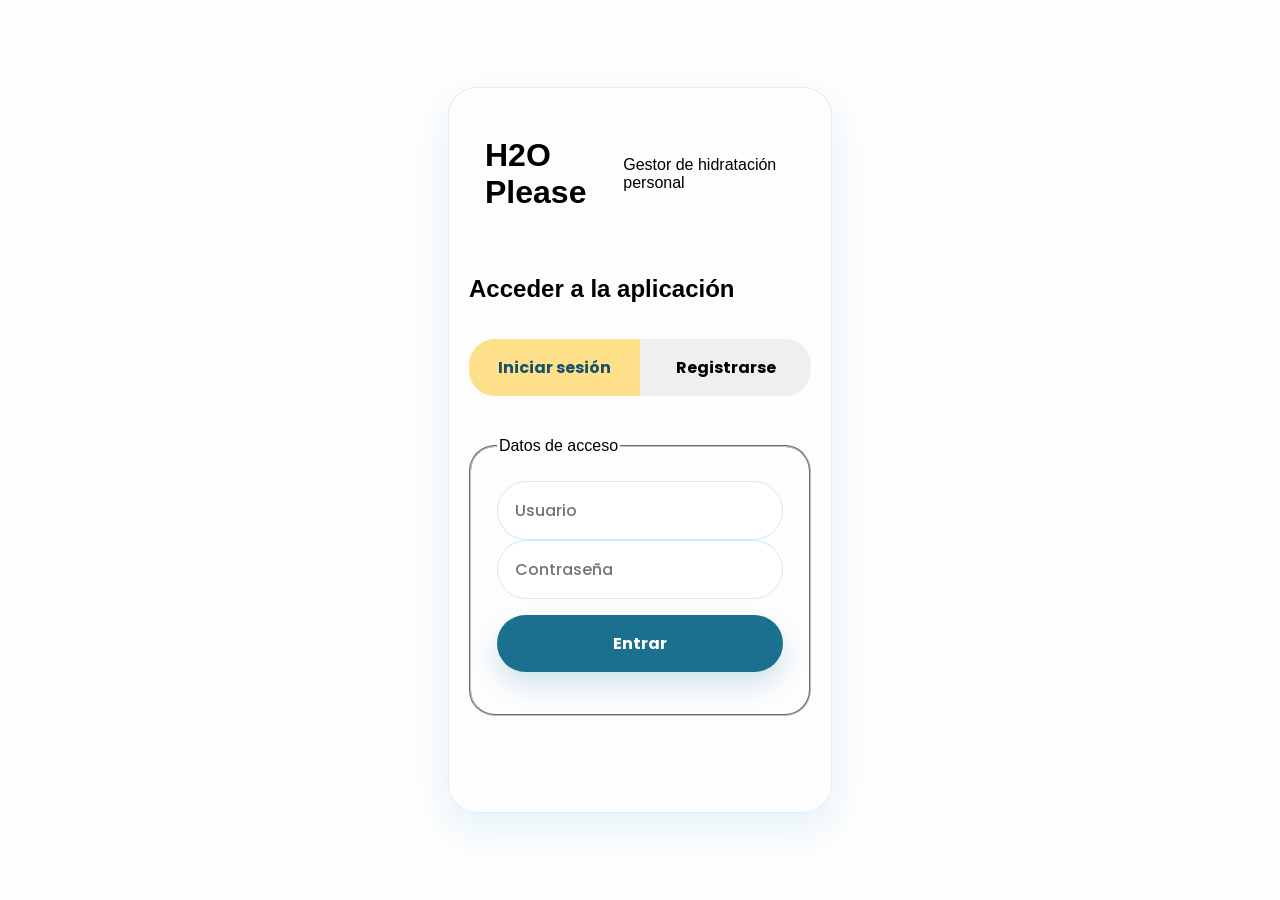
==== commit be23fe36: "0319.1406 JV index.html: rebranded class for active input with data-mode dataset and two buttons act" ====
--- a/index.html
+++ b/index.html
@@ -11,38 +11,29 @@
 <body data-page="login">
   <main class="login-layout">
 
-    <header class="header-top">
-      <svg viewBox="0 0 1586 278">
-        <path
-          d="M89.26 13.24c1.88-2.63 4.2-5.67 7.76-5.72 3.62-.41 6.71 2 8.6 4.85 14.27 20.89 28.31 42.14 38.7 65.28 2.92 6.84 5.8 13.87 6.53 21.34.98 12.56-2.82 25.39-10.37 35.46-9.56 13-25.22 21.6-41.47 21.66-11.46.46-22.93-3.2-32.17-9.97-9.79-7.02-16.87-17.4-20.49-28.83-4.37-.12-8.75-.09-13.12-.07 6.08 41.65 11.75 83.37 17.63 125.05.47 2.96 1.45 6.08 3.88 8.03 2.51 2.21 6.02 2.38 9.2 2.43q34.065-.105 68.13 0c3.62.04 7.72-.59 10.01-3.71 3.18-4.31 2.85-10 3.73-15.05 5.73-41.61 11.74-83.19 17.48-124.8.39-2.22 1.01-4.55 2.68-6.17 3.26-3.26 9.33-2.8 12.04.94 1.76 2.15 1.74 5.08 1.47 7.7-6.36 44.69-12.5 89.41-18.81 134.11-1.24 9.39-7.67 17.95-16.51 21.44-4.79 2.03-10.08 1.87-15.17 1.87-22.35-.04-44.69-.04-67.04.01-8.11.2-16.2-3.42-21.22-9.83-3.88-4.59-5.69-10.52-6.37-16.41-5.66-40.8-11.33-81.6-17.05-122.39-.55-4.12-1.57-8.22-1.37-12.39.11-3.74 3.41-6.86 7.09-7.06 6.98-.51 14-.03 20.99-.15 2.14-13.87 8.37-26.63 14.88-38.91 9.08-16.86 19.56-32.91 30.36-48.71M67.77 80.75c-3.06 6.37-5.65 13.02-6.93 20 11.07.17 22.14.02 33.21.01 2.81.12 5.98 0 8.29 1.88 3.64 2.93 3.96 9.07.53 12.29-2.31 2.3-5.8 2.23-8.82 2.34-10.08-.01-20.15-.15-30.23.04 3.88 7.95 10.05 14.91 18.12 18.74 10.35 5.13 23.21 4.82 33.27-.87 10.31-5.68 17.84-16.37 19-28.17 1.22-8.62-2.25-16.89-5.72-24.57-8.58-18.23-19.15-35.5-30.7-51.99-11.35 15.89-21.53 32.69-30.02 50.3M437.36 89.45c14.55-1.98 29.56 1.76 42.22 8.99 10.99 6.21 18.28 18.14 18.94 30.73.89 17.42-7.47 34.55-20.42 45.96-13.39 11.76-29.52 19.96-46.1 26.23 15.97 4.03 31.85 8.41 47.75 12.7-2.65 10.05-5.37 20.08-8.06 30.11-20.61-5.12-41.04-10.92-61.57-16.32-11.89-3.27-23.87-6.23-35.71-9.68 1.88-7.34 3.9-14.64 5.75-21.98.79-2.58 1.17-5.94 4.1-6.99 21.26-9.6 43.65-18.02 61.63-33.34 7.18-6.16 13.62-14.86 13.06-24.78-.28-7.79-10.5-12.14-16.65-7.79-4.55 3.16-6.19 8.75-7.91 13.71-12.11-2.98-24.18-6.15-36.13-9.69 2.83-8.69 6.68-17.28 13.05-23.98 6.8-7.38 16.06-12.54 26.05-13.88" />
-        <path
-          d="m 582.47,65.1 c -2.02059,0.05967 -4.03848,0.189753 -6.05,0.39 -25.24,2.18 -49.04,17.59 -60.62,40.23 -8.57,16.31 -10.6,35.61 -7.06,53.58 3.71,18.65 14.77,35.71 30.36,46.62 25.85,18.28 62.88,18.88 89.31,1.46 16.26,-10.67 27.99,-27.95 31.97,-46.98 2.84,-13.64 2.45,-28 -1.35,-41.42 C 653.6,100.29 640.58,83.81 623.34,74.65 610.923,67.755 596.623,64.688 582.47,65.1 m -349.4,2.16 c -0.33,19.25 -0.05,38.5 -0.14,57.74 0.13,31.23 -0.26,62.45 0.2,93.67 12.18,-0.14 24.37,-0.11 36.56,-0.02 0.11,-20.8 -0.27,-41.61 0.18,-62.41 19.01,0.02 38.02,0.05 57.04,-0.01 0.26,20.68 -0.05,41.36 0.13,62.05 12.29,0.23 24.58,0.26 36.86,-0.02 0.03,-50.33 0.14,-100.66 -0.06,-150.99 -12.24,0.04 -24.49,0.06 -36.74,-0.01 -0.28,19.67 0.04,39.34 -0.15,59.01 -19.04,0.23 -38.08,0.25 -57.12,-0.01 -0.35,-19.65 -0.07,-39.32 -0.13,-58.97 -12.21,0.01 -24.42,0.04 -36.63,-0.03 m 352.72,31.268 c 5.838,0.083 11.65,1.185 16.95,3.673 8.37,3.9 14.89,11.249 18.34,19.759 3.61,8.69 4.239,18.34 3.309,27.63 -1,9.62 -4.82,19.15 -11.77,26.03 -6.16,6.38 -14.82,10 -23.6,10.61 -10.71,0.89 -22.2,-1.58 -30.37,-8.89 -7.91,-6.9 -12.39,-17.09 -13.41,-27.42 -1.02,-10.71 -0.22,-22.01 4.9,-31.67 5.02,-9.64 14.5,-16.86 25.22,-18.85 3.416,-0.604 6.928,-0.921 10.431,-0.872 m 785.887,-1.945 c -5.145,0.14 -10.256,1.08 -14.987,3.117 -7.48,3.07 -13.66,9.51 -15.59,17.46 -2,8.28 -0.85,18.07 5.45,24.29 6.43,6.52 15.76,8.39 24.23,10.84 6.53,1.94 13.66,3.35 18.9,8.02 6.5,5.74 5.7,17.16 -0.91,22.51 -6.5,5.47 -16.06,5.58 -23.85,3.25 -6.57,-2.09 -10.1,-8.58 -11.63,-14.88 -4.59,-0.27 -9.18,-0.26 -13.77,-0.19 0.51,7.31 3.42,14.59 9.27,19.25 8.53,7.23 20.39,9.11 31.22,7.86 9.22,-1.02 18.31,-5.84 23.29,-13.85 4.08,-6.37 4.88,-14.45 3.1,-21.71 -1.73,-6.95 -7.3,-12.4 -13.68,-15.29 -8.7,-3.88 -18.14,-5.62 -27.05,-8.89 -4.5,-1.68 -9.08,-4.4 -11.06,-8.99 -2.52,-6.39 -0.66,-14.7 5.39,-18.45 6.55,-4.11 15.27,-4.19 22.28,-1.17 5.14,2.18 8.08,7.22 10.18,12.13 4.63,0.24 9.26,0.2 13.91,0.07 -0.81,-3.97 -1.67,-8.04 -3.87,-11.51 -4.73,-7.4 -12.99,-12.13 -21.6,-13.32 -3.038,-0.428 -6.136,-0.631 -9.223,-0.547 m 158.037,1.075 c -8.8927,6.67e-4 -17.784,0.05167 -26.674,0.153 0,33.29 -0.21,66.58 0.1,99.87 17.85,-0.13 35.69,-0.13 53.54,-0.02 -0.02,-3.56 0,-7.121 0.03,-10.681 -13.53,-0.55 -27.08,-0.13 -40.61,-0.21 -0.15,-11.49 -0.22,-22.97 0.05,-34.45 12.04,0.06 24.08,0.24 36.12,-0.06 0.03,-3.48 0.02,-6.96 -0.01,-10.43 -12.05,-0.28 -24.1,-0.07 -36.15,-0.08 -0.17,-11.15 -0.22,-22.3 0.03,-33.44 13.42,0.04 26.84,0.23 40.26,-0.07 0.04,-3.47 0.04,-6.95 -0.01,-10.42 -8.8907,-0.108667 -17.7827,-0.162667 -26.676,-0.162 m -483,0.003 c -8.8927,0 -17.784,0.05 -26.674,0.15 0,33.29 -0.2,66.58 0.1,99.87 17.85,-0.14 35.69,-0.11 53.54,-0.02 -0.01,-3.56 0,-7.121 0.04,-10.681 -13.54,-0.55 -27.08,-0.12 -40.62,-0.22 -0.14,-11.48 -0.21,-22.96 0.05,-34.44 12.04,0.06 24.09,0.24 36.13,-0.07 0.02,-3.47 0.01,-6.95 -0.02,-10.42 -12.05,-0.29 -24.1,-0.07 -36.15,-0.09 -0.16,-11.14 -0.21,-22.29 0.03,-33.43 13.42,0.05 26.84,0.22 40.26,-0.07 0.05,-3.47 0.04,-6.95 -0.01,-10.42 -8.8907,-0.105333 -17.7827,-0.158333 -26.676,-0.159 M 740.54,97.764 c -5.835,0.003 -11.67,0.056 -17.5,0.126 0,33.26 -0.21,66.53 0.11,99.78 4.23,-0.05 8.47,-0.05 12.71,0 0.38,-13.88 -0.01,-27.78 0.19,-41.67 13.62,-0.65 28.49,2.1 40.88,-5.1 14.22,-8.42 16.94,-29.89 6.44,-42.27 -6.06,-7.51 -15.99,-10.49 -25.33,-10.7 -5.83,-0.124 -11.665,-0.17 -17.5,-0.166 m 147.957,0.055 c -2.15605,-0.0047 -4.3121,0.0057 -6.468,0.031 0.02,33.27 -0.2,66.55 0.12,99.82 15.9,-0.13 31.81,-0.13 47.71,0 0.06,-3.55 0.111,-7.09 0.151,-10.64 -11.65,-0.19 -23.3,0.02 -34.95,-0.1 -0.15,-29.68 0.06,-59.36 -0.09,-89.05 -2.1575,-0.03499 -4.31522,-0.05499 -6.473,-0.06 m 318.777,0.393 c -2.478,-0.023 -4.944,0.108 -7.344,0.728 -1.89,3.07 -2.83,6.59 -4.04,9.95 -10.54,29.48 -21.54,58.8 -31.95,88.32 4.46,0.09 9.19,1.06 13.49,-0.54 3.44,-6.75 5.14,-14.26 7.97,-21.29 14.46,-0.13 28.92,-0.04 43.38,-0.05 2.91,7.28 5.32,14.74 8.2,22.03 4.45,0.1 8.9,0.07 13.35,-0.1 -3.23,-10.37 -7.28,-20.46 -10.88,-30.71 -8.27,-22.71 -16.36,-45.48 -24.75,-68.15 -2.455,0.01 -4.947,-0.166 -7.426,-0.188 m -458.279,10.303 c 4.318,-0.033 8.63,0.079 12.916,0.634 6.17,0.78 12.048,5.05 13.618,11.25 1.74,6.92 1.01,15.5 -4.77,20.39 -5.19,4.35 -12.379,4.28 -18.779,4.45 -5.31,0.04 -10.62,-0.02 -15.93,-0.13 -0.09,-12.12 -0.08,-24.24 0,-36.36 4.305,-0.025 8.628,-0.202 12.945,-0.234 m 458.345,6.375 c 5.88,16.61 12.05,33.119 17.67,49.819 -11.94,0.09 -23.88,-0.04 -35.82,0.09 6.08,-16.62 11.57,-33.47 18.15,-49.91" />
-      </svg>
+    <header>
+      <h1>H2O Please</h1>
+      <p>Gestor de hidratación personal</p>
     </header>
 
     <section>
-      <h2>Identificarse</h2>
-      <form id="login-form">
+      <h2>Acceder a la aplicación</h2>
+
+      <div class="auth-tabs" role="tablist">
+        <button type="button" class="auth-tab active" data-mode="login" role="tab" aria-selected="true">
+          Iniciar sesión
+        </button>
+        <button type="button" class="auth-tab" data-mode="register" role="tab" aria-selected="false">
+          Registrarse
+        </button>
+      </div>
+
+      <form id="auth-form">
         <fieldset>
           <legend>Datos de acceso</legend>
           <input type="text" id="username" placeholder="Usuario" required autocomplete="username" />
           <input type="password" id="password" placeholder="Contraseña" required autocomplete="current-password" />
-          <button type="submit">Entrar</button>
-
-        </fieldset>
-      </form>
-    </section>
-
-    <br>
-    <section>
-      <h2>¿Eres nuevo?</h2>
-      <form id="register-form">
-        <fieldset>
-          <legend>Crear cuenta</legend>
-          <input type="text" id="new-username" placeholder="Elige un usuario" required autocomplete="username" />
-          <input type="password" id="new-password" placeholder="Crea una contraseña" required
-            autocomplete="new-password" />
-          <button type="submit">Registrarse</button>
+          <button type="submit" id="auth-submit-btn">Entrar</button>
         </fieldset>
       </form>
     </section>
--- a/styles/styles.css
+++ b/styles/styles.css
@@ -78,14 +78,8 @@
         --primary-light-color: #78cff2;
     }
 
-    #view-me button {
-        &:nth-of-type(1) {
-            --primary-color: #a6e5fe;
-        }
-
-        &:nth-of-type(2) {
-            --primary-color: #ffe08a;
-        }
+    #view-me .logout-btn {
+        --primary-color: #a6e5fe;
     }
 
     footer {
@@ -103,26 +97,125 @@
     margin: 0;
     padding: 0;
     font-family: var(--primary-font-regular);
-    background: #aaaaaa;
+    background: var(--background-color);
     transition: all 0.3s;
 }
 
-body[data-page="login"] {
-    margin: 0;
-    box-sizing: border-box;
-}
-
 body {
+    height: 100dvh;
+    max-height: 100dvh;
     display: grid;
     grid-template-rows: auto 1fr auto;
-    height: 100dvh;
-    max-height: 100dvh;
+}
+
+
+
+/* ==================== INICIO CODIGO DE MARCOS ==================== */
+
+
+/* Configuración General 
+
+
+.login-container {
+    background: white;
+    padding: 40px;
+    border-radius: 20px;
+    box-shadow: 0 10px 25px rgba(0, 0, 0, 0.05);
     width: 100%;
-    max-width: 560px;
-    margin: 0 auto;
-    box-sizing: border-box;
-    background: var(--background-color);
-}
+    max-width: 400px;
+    text-align: center;
+}
+
+Header y Logo 
+.login-logo {
+    width: 60px;
+    margin-bottom: 10px;
+}
+
+.login-header h1 {
+    color: #007bff;
+    margin: 0;
+    font-size: 1.8rem;
+}
+
+.login-header p {
+    color: #666;
+    margin-bottom: 30px;
+}
+
+ Formularios 
+.auth-form {
+    display: flex;
+    flex-direction: column;
+    gap: 15px;
+}
+
+input {
+    padding: 12px 15px;
+    border: 1px solid #e0e0e0;
+    border-radius: 10px;
+    font-size: 1rem;
+    transition: border-color 0.3s;
+}
+
+input:focus {
+    outline: none;
+    border-color: #007bff;
+}
+
+ Botones con los colores de tu captura 
+button {
+    padding: 12px;
+    border: none;
+    border-radius: 10px;
+    font-size: 1rem;
+    font-weight: bold;
+    cursor: pointer;
+    transition: opacity 0.2s;
+}
+
+.btn-login {
+    background-color: #007eb3; / Azul oscuro /
+    color: white;
+}
+
+.btn-register {
+    background-color: #ffe494; / Amarillo suave /
+    color: #5d4a1a;
+}
+
+button:hover {
+    opacity: 0.9;
+}
+
+ Divisor 
+.auth-divider {
+    margin: 25px 0;
+    position: relative;
+    border-top: 1px solid #eee;
+}
+
+.auth-divider span {
+    position: absolute;
+    top: -10px;
+    left: 50%;
+    transform: translateX(-50%);
+    background: white;
+    padding: 0 10px;
+    color: #999;
+    font-size: 0.8rem;
+    text-transform: uppercase;
+}
+
+#auth-message {
+    margin-top: 20px;
+    min-height: 1.2rem;
+}
+
+*/
+
+/* ==================== FIN CODIGO DE MARCOS ==================== */
+
 
 header {
     display: flex;
@@ -131,8 +224,6 @@
     position: sticky;
     top: 0;
     padding: 0.5rem 1rem;
-    background: var(--background-color);
-    z-index: 1;
 
     svg {
         height: 2.2rem;
@@ -156,7 +247,7 @@
         height: 1.3rem;
         width: 3rem;
         margin-right: 1.5rem;
-        box-shadow: 0.2rem 0.2rem 0.1rem #277B9A11;
+        box-shadow: 0.3rem 0.3rem 0.8rem #277B9A33;
         border: 0.05rem solid #277B9A66;
         border-radius: 2rem;
 
@@ -249,31 +340,15 @@
 
 /* ==================== USER REGISTER & LOGIN ==================== */
 
-.login-layout {
-
-    .header-top {
-        padding: 1rem;
-    }
-
-    svg {
-        width: 100%;
-        transform: scale(1.3);
-    }
-}
-
-.login-container {
-    width: 100%;
-    max-width: 560px;
-    margin: 0 auto;
-    padding: 2rem;
-    border-radius: 20px;
-}
-
 body[data-page="login"] {
     grid-template-rows: 1fr;
+    place-items: center;
+    padding: 1rem;
     display: flex;
     justify-content: center;
     align-items: center;
+    min-height: 100vh;
+    margin: 0;
     background-color: var(--background-color);
 
     .login-layout {
@@ -281,15 +356,29 @@
         display: grid;
         gap: 0.9rem;
         padding: 1.25rem;
+        border: solid 0.1rem #58B5E333;
+        border-radius: 1.8rem;
+        background: rgba(253, 253, 253, 0.98);
+        box-shadow:
+            0 1rem 2.2rem rgba(88, 181, 227, 0.14),
+            inset 0 1px 0 rgba(255, 255, 255, 0.85);
 
         form {
+            fieldset {
+                border-radius: 1.618rem;
+                padding: 1.618rem;
+                margin: 1.618rem 0;
+            }
+
             display: grid;
             gap: 0.75rem;
         }
 
         button {
+            /*por defecto*/
             width: 100%;
             padding: 1rem 1.1rem;
+            margin: 1rem 0;
             border: 0;
             border-radius: 10rem;
             font-family: var(--primary-font-bold);
@@ -297,10 +386,19 @@
             cursor: pointer;
         }
 
+        .auth-tab:last-child {
+            border-radius: 0 1.618rem 1.618rem 0;
+
+        }
+
+        .auth-tab:first-child {
+            border-radius: 1.618rem 0 0 1.618rem;
+        }
+
         input {
             width: 100%;
-            padding: 0.6rem 1.1rem;
-            border: solid 0.1rem #4f89a0aa;
+            padding: 1rem 1.1rem;
+            border: solid 0.1rem rgba(88, 181, 227, 0.28);
             border-radius: 999px;
             font-family: var(--primary-font-medium);
             font-size: 1rem;
@@ -316,35 +414,22 @@
             }
 
             &:focus {
-                border-color: #4f89a0aa;
-                box-shadow: 0 0 0 0.2rem #4f89a033;
-            }
-        }
-    }
-
-    #login-form,
-    #register-form {
-        max-width: 18rem;
-        margin: 0 auto;
-
-        fieldset {
-            display: flex;
-            flex-direction: column;
-            gap: 0.5rem;
-            border-radius: 1rem;
-        }
-    }
-
-    #login-form {
-        button {
-            color: var(--background-color);
-            background: var(--primary-color);
-        }
-    }
-
-
-    #register-form {
-        button {
+                border-color: rgba(4, 118, 174, 0.4);
+                box-shadow: 0 0 0 0.2rem rgba(88, 181, 227, 0.14);
+            }
+        }
+    }
+
+    #auth-form button {
+        color: white;
+        background: var(--primary-color);
+        box-shadow: 0 0.8rem 1.6rem rgba(4, 118, 174, 0.18);
+    }
+
+    .auth-tabs {
+        display: flex;
+
+        .active {
             color: var(--primary-dark-color);
             background: var(--secondary-light-color);
         }
@@ -532,11 +617,10 @@
 /* ==================== DASHBOARD HISTORY & ME VIEWS ==================== */
 
 #view-history {
-    padding: 0 3rem;
 
     h2 {
         display: block;
-        margin: 1rem 0;
+        margin: 0 0 1rem 0;
         font-family: var(--primary-font-bold);
         color: var(--primary-color);
     }
@@ -550,33 +634,10 @@
         p {
             color: var(--neutral-color);
         }
-
-        span {
-            &:nth-of-type(1) {
-                color: var(--primary-dark-color) !important;
-            }
-
-            &:nth-of-type(2) {
-                color: var(--neutral-color);
-                margin-left: 1rem;
-            }
-        }
-    }
-
-    .trash-button {
-        width: 2rem;
-        height: 2rem;
-        border: none;
-        background: none;
-        fill: var(--primary-dark-color);
-        stroke: 2pt;
-        transform: scale(1.2);
-        cursor: pointer
     }
 }
 
 #view-me {
-    height: calc(100dvh - 8.9rem);
 
     h2 {
         display: block;
@@ -585,13 +646,13 @@
         color: var(--primary-color);
     }
 
-    #profile-container {
+    #profile-container.profile-card {
         display: flex;
         flex-direction: column;
         width: 100%;
-        padding: 1.5rem;
+        max-width: 20rem;
         gap: 0.6rem;
-        margin: 1rem auto 0;
+        margin: 0 auto;
         box-sizing: border-box;
     }
 
@@ -617,14 +678,6 @@
             border: solid 0.1rem #58B5E333;
             border-radius: 10rem;
             background: var(--background-color);
-
-            &[type="number"] {
-                color: var(--neutral-color);
-            }
-        }
-
-        label {
-            color: var(--neutral-color);
         }
     }
 
@@ -651,25 +704,6 @@
     }
 }
 
-
-
-
-
-
-
-
-
-
-@media (max-width: 480px) {
-    main.app-layout section form button {
-        width: 4.05rem;
-    }
-
-    main.app-layout section form button img {
-        width: 3.15rem;
-    }
-
-}
 
 /* ==================== WEATHER CARD ==================== */
 
@@ -958,7 +992,7 @@
 
 @media (max-width: 480px) {
     .dashboard-weather-card {
-        /*max-width: none;*/
+        max-width: none;
         padding: 0.68rem 0.78rem;
         border-radius: 1rem;
     }
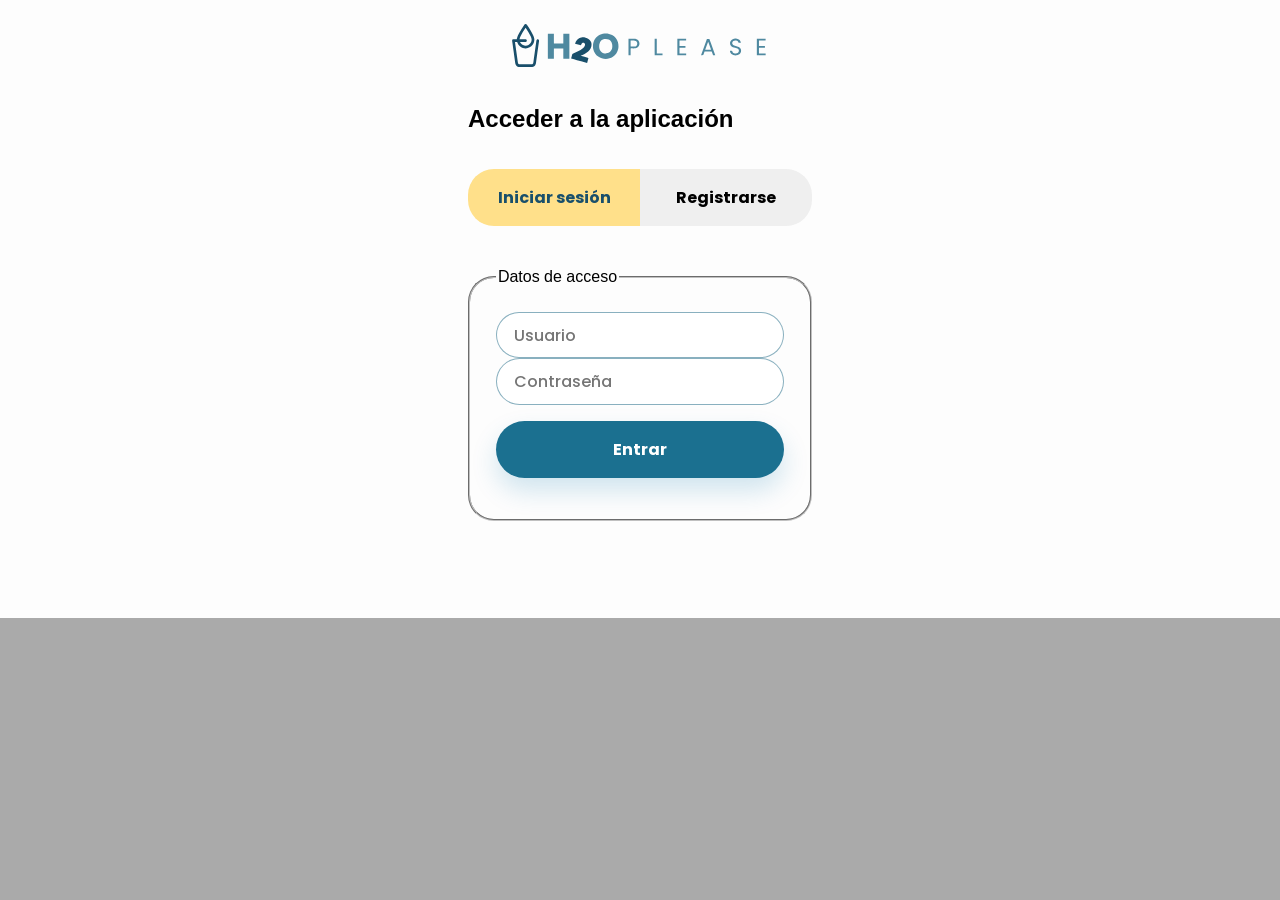
==== commit 04b287ca: "Se hace merge de la rama de Jonathan para crear los nuevos estilos para la página de login y termina" ====
--- a/index.html
+++ b/index.html
@@ -12,8 +12,12 @@
   <main class="login-layout">
 
     <header>
-      <h1>H2O Please</h1>
-      <p>Gestor de hidratación personal</p>
+      <svg viewBox="0 0 1586 278">
+        <path
+          d="M89.26 13.24c1.88-2.63 4.2-5.67 7.76-5.72 3.62-.41 6.71 2 8.6 4.85 14.27 20.89 28.31 42.14 38.7 65.28 2.92 6.84 5.8 13.87 6.53 21.34.98 12.56-2.82 25.39-10.37 35.46-9.56 13-25.22 21.6-41.47 21.66-11.46.46-22.93-3.2-32.17-9.97-9.79-7.02-16.87-17.4-20.49-28.83-4.37-.12-8.75-.09-13.12-.07 6.08 41.65 11.75 83.37 17.63 125.05.47 2.96 1.45 6.08 3.88 8.03 2.51 2.21 6.02 2.38 9.2 2.43q34.065-.105 68.13 0c3.62.04 7.72-.59 10.01-3.71 3.18-4.31 2.85-10 3.73-15.05 5.73-41.61 11.74-83.19 17.48-124.8.39-2.22 1.01-4.55 2.68-6.17 3.26-3.26 9.33-2.8 12.04.94 1.76 2.15 1.74 5.08 1.47 7.7-6.36 44.69-12.5 89.41-18.81 134.11-1.24 9.39-7.67 17.95-16.51 21.44-4.79 2.03-10.08 1.87-15.17 1.87-22.35-.04-44.69-.04-67.04.01-8.11.2-16.2-3.42-21.22-9.83-3.88-4.59-5.69-10.52-6.37-16.41-5.66-40.8-11.33-81.6-17.05-122.39-.55-4.12-1.57-8.22-1.37-12.39.11-3.74 3.41-6.86 7.09-7.06 6.98-.51 14-.03 20.99-.15 2.14-13.87 8.37-26.63 14.88-38.91 9.08-16.86 19.56-32.91 30.36-48.71M67.77 80.75c-3.06 6.37-5.65 13.02-6.93 20 11.07.17 22.14.02 33.21.01 2.81.12 5.98 0 8.29 1.88 3.64 2.93 3.96 9.07.53 12.29-2.31 2.3-5.8 2.23-8.82 2.34-10.08-.01-20.15-.15-30.23.04 3.88 7.95 10.05 14.91 18.12 18.74 10.35 5.13 23.21 4.82 33.27-.87 10.31-5.68 17.84-16.37 19-28.17 1.22-8.62-2.25-16.89-5.72-24.57-8.58-18.23-19.15-35.5-30.7-51.99-11.35 15.89-21.53 32.69-30.02 50.3M437.36 89.45c14.55-1.98 29.56 1.76 42.22 8.99 10.99 6.21 18.28 18.14 18.94 30.73.89 17.42-7.47 34.55-20.42 45.96-13.39 11.76-29.52 19.96-46.1 26.23 15.97 4.03 31.85 8.41 47.75 12.7-2.65 10.05-5.37 20.08-8.06 30.11-20.61-5.12-41.04-10.92-61.57-16.32-11.89-3.27-23.87-6.23-35.71-9.68 1.88-7.34 3.9-14.64 5.75-21.98.79-2.58 1.17-5.94 4.1-6.99 21.26-9.6 43.65-18.02 61.63-33.34 7.18-6.16 13.62-14.86 13.06-24.78-.28-7.79-10.5-12.14-16.65-7.79-4.55 3.16-6.19 8.75-7.91 13.71-12.11-2.98-24.18-6.15-36.13-9.69 2.83-8.69 6.68-17.28 13.05-23.98 6.8-7.38 16.06-12.54 26.05-13.88" />
+        <path
+          d="m 582.47,65.1 c -2.02059,0.05967 -4.03848,0.189753 -6.05,0.39 -25.24,2.18 -49.04,17.59 -60.62,40.23 -8.57,16.31 -10.6,35.61 -7.06,53.58 3.71,18.65 14.77,35.71 30.36,46.62 25.85,18.28 62.88,18.88 89.31,1.46 16.26,-10.67 27.99,-27.95 31.97,-46.98 2.84,-13.64 2.45,-28 -1.35,-41.42 C 653.6,100.29 640.58,83.81 623.34,74.65 610.923,67.755 596.623,64.688 582.47,65.1 m -349.4,2.16 c -0.33,19.25 -0.05,38.5 -0.14,57.74 0.13,31.23 -0.26,62.45 0.2,93.67 12.18,-0.14 24.37,-0.11 36.56,-0.02 0.11,-20.8 -0.27,-41.61 0.18,-62.41 19.01,0.02 38.02,0.05 57.04,-0.01 0.26,20.68 -0.05,41.36 0.13,62.05 12.29,0.23 24.58,0.26 36.86,-0.02 0.03,-50.33 0.14,-100.66 -0.06,-150.99 -12.24,0.04 -24.49,0.06 -36.74,-0.01 -0.28,19.67 0.04,39.34 -0.15,59.01 -19.04,0.23 -38.08,0.25 -57.12,-0.01 -0.35,-19.65 -0.07,-39.32 -0.13,-58.97 -12.21,0.01 -24.42,0.04 -36.63,-0.03 m 352.72,31.268 c 5.838,0.083 11.65,1.185 16.95,3.673 8.37,3.9 14.89,11.249 18.34,19.759 3.61,8.69 4.239,18.34 3.309,27.63 -1,9.62 -4.82,19.15 -11.77,26.03 -6.16,6.38 -14.82,10 -23.6,10.61 -10.71,0.89 -22.2,-1.58 -30.37,-8.89 -7.91,-6.9 -12.39,-17.09 -13.41,-27.42 -1.02,-10.71 -0.22,-22.01 4.9,-31.67 5.02,-9.64 14.5,-16.86 25.22,-18.85 3.416,-0.604 6.928,-0.921 10.431,-0.872 m 785.887,-1.945 c -5.145,0.14 -10.256,1.08 -14.987,3.117 -7.48,3.07 -13.66,9.51 -15.59,17.46 -2,8.28 -0.85,18.07 5.45,24.29 6.43,6.52 15.76,8.39 24.23,10.84 6.53,1.94 13.66,3.35 18.9,8.02 6.5,5.74 5.7,17.16 -0.91,22.51 -6.5,5.47 -16.06,5.58 -23.85,3.25 -6.57,-2.09 -10.1,-8.58 -11.63,-14.88 -4.59,-0.27 -9.18,-0.26 -13.77,-0.19 0.51,7.31 3.42,14.59 9.27,19.25 8.53,7.23 20.39,9.11 31.22,7.86 9.22,-1.02 18.31,-5.84 23.29,-13.85 4.08,-6.37 4.88,-14.45 3.1,-21.71 -1.73,-6.95 -7.3,-12.4 -13.68,-15.29 -8.7,-3.88 -18.14,-5.62 -27.05,-8.89 -4.5,-1.68 -9.08,-4.4 -11.06,-8.99 -2.52,-6.39 -0.66,-14.7 5.39,-18.45 6.55,-4.11 15.27,-4.19 22.28,-1.17 5.14,2.18 8.08,7.22 10.18,12.13 4.63,0.24 9.26,0.2 13.91,0.07 -0.81,-3.97 -1.67,-8.04 -3.87,-11.51 -4.73,-7.4 -12.99,-12.13 -21.6,-13.32 -3.038,-0.428 -6.136,-0.631 -9.223,-0.547 m 158.037,1.075 c -8.8927,6.67e-4 -17.784,0.05167 -26.674,0.153 0,33.29 -0.21,66.58 0.1,99.87 17.85,-0.13 35.69,-0.13 53.54,-0.02 -0.02,-3.56 0,-7.121 0.03,-10.681 -13.53,-0.55 -27.08,-0.13 -40.61,-0.21 -0.15,-11.49 -0.22,-22.97 0.05,-34.45 12.04,0.06 24.08,0.24 36.12,-0.06 0.03,-3.48 0.02,-6.96 -0.01,-10.43 -12.05,-0.28 -24.1,-0.07 -36.15,-0.08 -0.17,-11.15 -0.22,-22.3 0.03,-33.44 13.42,0.04 26.84,0.23 40.26,-0.07 0.04,-3.47 0.04,-6.95 -0.01,-10.42 -8.8907,-0.108667 -17.7827,-0.162667 -26.676,-0.162 m -483,0.003 c -8.8927,0 -17.784,0.05 -26.674,0.15 0,33.29 -0.2,66.58 0.1,99.87 17.85,-0.14 35.69,-0.11 53.54,-0.02 -0.01,-3.56 0,-7.121 0.04,-10.681 -13.54,-0.55 -27.08,-0.12 -40.62,-0.22 -0.14,-11.48 -0.21,-22.96 0.05,-34.44 12.04,0.06 24.09,0.24 36.13,-0.07 0.02,-3.47 0.01,-6.95 -0.02,-10.42 -12.05,-0.29 -24.1,-0.07 -36.15,-0.09 -0.16,-11.14 -0.21,-22.29 0.03,-33.43 13.42,0.05 26.84,0.22 40.26,-0.07 0.05,-3.47 0.04,-6.95 -0.01,-10.42 -8.8907,-0.105333 -17.7827,-0.158333 -26.676,-0.159 M 740.54,97.764 c -5.835,0.003 -11.67,0.056 -17.5,0.126 0,33.26 -0.21,66.53 0.11,99.78 4.23,-0.05 8.47,-0.05 12.71,0 0.38,-13.88 -0.01,-27.78 0.19,-41.67 13.62,-0.65 28.49,2.1 40.88,-5.1 14.22,-8.42 16.94,-29.89 6.44,-42.27 -6.06,-7.51 -15.99,-10.49 -25.33,-10.7 -5.83,-0.124 -11.665,-0.17 -17.5,-0.166 m 147.957,0.055 c -2.15605,-0.0047 -4.3121,0.0057 -6.468,0.031 0.02,33.27 -0.2,66.55 0.12,99.82 15.9,-0.13 31.81,-0.13 47.71,0 0.06,-3.55 0.111,-7.09 0.151,-10.64 -11.65,-0.19 -23.3,0.02 -34.95,-0.1 -0.15,-29.68 0.06,-59.36 -0.09,-89.05 -2.1575,-0.03499 -4.31522,-0.05499 -6.473,-0.06 m 318.777,0.393 c -2.478,-0.023 -4.944,0.108 -7.344,0.728 -1.89,3.07 -2.83,6.59 -4.04,9.95 -10.54,29.48 -21.54,58.8 -31.95,88.32 4.46,0.09 9.19,1.06 13.49,-0.54 3.44,-6.75 5.14,-14.26 7.97,-21.29 14.46,-0.13 28.92,-0.04 43.38,-0.05 2.91,7.28 5.32,14.74 8.2,22.03 4.45,0.1 8.9,0.07 13.35,-0.1 -3.23,-10.37 -7.28,-20.46 -10.88,-30.71 -8.27,-22.71 -16.36,-45.48 -24.75,-68.15 -2.455,0.01 -4.947,-0.166 -7.426,-0.188 m -458.279,10.303 c 4.318,-0.033 8.63,0.079 12.916,0.634 6.17,0.78 12.048,5.05 13.618,11.25 1.74,6.92 1.01,15.5 -4.77,20.39 -5.19,4.35 -12.379,4.28 -18.779,4.45 -5.31,0.04 -10.62,-0.02 -15.93,-0.13 -0.09,-12.12 -0.08,-24.24 0,-36.36 4.305,-0.025 8.628,-0.202 12.945,-0.234 m 458.345,6.375 c 5.88,16.61 12.05,33.119 17.67,49.819 -11.94,0.09 -23.88,-0.04 -35.82,0.09 6.08,-16.62 11.57,-33.47 18.15,-49.91" />
+      </svg>
     </header>
 
     <section>
@@ -33,7 +37,9 @@
           <legend>Datos de acceso</legend>
           <input type="text" id="username" placeholder="Usuario" required autocomplete="username" />
           <input type="password" id="password" placeholder="Contraseña" required autocomplete="current-password" />
+
           <button type="submit" id="auth-submit-btn">Entrar</button>
+
         </fieldset>
       </form>
     </section>
--- a/styles/styles.css
+++ b/styles/styles.css
@@ -78,8 +78,14 @@
         --primary-light-color: #78cff2;
     }
 
-    #view-me .logout-btn {
-        --primary-color: #a6e5fe;
+    #view-me button {
+        &:nth-of-type(1) {
+            --primary-color: #a6e5fe;
+        }
+
+        &:nth-of-type(2) {
+            --primary-color: #ffe08a;
+        }
     }
 
     footer {
@@ -97,15 +103,29 @@
     margin: 0;
     padding: 0;
     font-family: var(--primary-font-regular);
-    background: var(--background-color);
+    background: #aaaaaa;
     transition: all 0.3s;
 }
 
+body[data-page="login"] {
+    margin: 0;
+    box-sizing: border-box;
+}
+
 body {
+    display: grid;
+    grid-template-rows: auto 1fr auto;
+    
+
+
+
+
+
+
+    /*
     height: 100dvh;
     max-height: 100dvh;
-    display: grid;
-    grid-template-rows: auto 1fr auto;
+    */
 }
 
 
@@ -122,10 +142,14 @@
     border-radius: 20px;
     box-shadow: 0 10px 25px rgba(0, 0, 0, 0.05);
     width: 100%;
-    max-width: 400px;
-    text-align: center;
-}
-
+    max-width: 560px;
+    margin: 0 auto;
+    box-sizing: border-box;
+    background: var(--background-color);
+}
+
+<<<<<<< HEAD
+=======
 Header y Logo 
 .login-logo {
     width: 60px;
@@ -224,6 +248,8 @@
     position: sticky;
     top: 0;
     padding: 0.5rem 1rem;
+    background: var(--background-color);
+    z-index: 1;
 
     svg {
         height: 2.2rem;
@@ -247,7 +273,7 @@
         height: 1.3rem;
         width: 3rem;
         margin-right: 1.5rem;
-        box-shadow: 0.3rem 0.3rem 0.8rem #277B9A33;
+        box-shadow: 0.2rem 0.2rem 0.1rem #277B9A11;
         border: 0.05rem solid #277B9A66;
         border-radius: 2rem;
 
@@ -340,15 +366,31 @@
 
 /* ==================== USER REGISTER & LOGIN ==================== */
 
+.login-layout {
+
+    .header-top {
+        padding: 1rem;
+    }
+
+    svg {
+        width: 100%;
+        transform: scale(1.3);
+    }
+}
+
+.login-container {
+    width: 100%;
+    max-width: 560px;
+    margin: 0 auto;
+    padding: 2rem;
+    border-radius: 20px;
+}
+
 body[data-page="login"] {
     grid-template-rows: 1fr;
-    place-items: center;
-    padding: 1rem;
     display: flex;
     justify-content: center;
     align-items: center;
-    min-height: 100vh;
-    margin: 0;
     background-color: var(--background-color);
 
     .login-layout {
@@ -356,12 +398,6 @@
         display: grid;
         gap: 0.9rem;
         padding: 1.25rem;
-        border: solid 0.1rem #58B5E333;
-        border-radius: 1.8rem;
-        background: rgba(253, 253, 253, 0.98);
-        box-shadow:
-            0 1rem 2.2rem rgba(88, 181, 227, 0.14),
-            inset 0 1px 0 rgba(255, 255, 255, 0.85);
 
         form {
             fieldset {
@@ -397,8 +433,8 @@
 
         input {
             width: 100%;
-            padding: 1rem 1.1rem;
-            border: solid 0.1rem rgba(88, 181, 227, 0.28);
+            padding: 0.6rem 1.1rem;
+            border: solid 0.1rem #4f89a0aa;
             border-radius: 999px;
             font-family: var(--primary-font-medium);
             font-size: 1rem;
@@ -414,11 +450,36 @@
             }
 
             &:focus {
-                border-color: rgba(4, 118, 174, 0.4);
-                box-shadow: 0 0 0 0.2rem rgba(88, 181, 227, 0.14);
-            }
-        }
-    }
+                border-color: #4f89a0aa;
+                box-shadow: 0 0 0 0.2rem #4f89a033;
+            }
+        }
+    }
+
+
+    /*#login-form,
+    #register-form {
+        max-width: 18rem;
+        margin: 0 auto;
+
+        fieldset {
+            display: flex;
+            flex-direction: column;
+            gap: 0.5rem;
+            border-radius: 1rem;
+        }
+    }
+
+    #login-form {
+        button {
+            color: var(--background-color);
+            background: var(--primary-color);
+        }
+    }
+
+
+    #register-form {
+        button {*/
 
     #auth-form button {
         color: white;
@@ -430,6 +491,7 @@
         display: flex;
 
         .active {
+
             color: var(--primary-dark-color);
             background: var(--secondary-light-color);
         }
@@ -617,6 +679,51 @@
 /* ==================== DASHBOARD HISTORY & ME VIEWS ==================== */
 
 #view-history {
+    padding: 0 3rem;
+
+    h2 {
+        display: block;
+        margin: 1rem 0;
+        font-family: var(--primary-font-bold);
+        color: var(--primary-color);
+    }
+
+    #history-container {
+        display: flex;
+        flex-direction: column;
+        width: 100%;
+        gap: 0.5rem;
+
+        p {
+            color: var(--neutral-color);
+        }
+
+        span {
+            &:nth-of-type(1) {
+                color: var(--primary-dark-color) !important;
+            }
+
+            &:nth-of-type(2) {
+                color: var(--neutral-color);
+                margin-left: 1rem;
+            }
+        }
+    }
+
+    .trash-button {
+        width: 2rem;
+        height: 2rem;
+        border: none;
+        background: none;
+        fill: var(--primary-dark-color);
+        stroke: 2pt;
+        transform: scale(1.2);
+        cursor: pointer
+    }
+}
+
+#view-me {
+    height: calc(100dvh - 8.9rem);
 
     h2 {
         display: block;
@@ -625,34 +732,13 @@
         color: var(--primary-color);
     }
 
-    #history-container {
+    #profile-container {
         display: flex;
         flex-direction: column;
         width: 100%;
-        gap: 0.5rem;
-
-        p {
-            color: var(--neutral-color);
-        }
-    }
-}
-
-#view-me {
-
-    h2 {
-        display: block;
-        margin: 0 0 1rem 0;
-        font-family: var(--primary-font-bold);
-        color: var(--primary-color);
-    }
-
-    #profile-container.profile-card {
-        display: flex;
-        flex-direction: column;
-        width: 100%;
-        max-width: 20rem;
+        padding: 1.5rem;
         gap: 0.6rem;
-        margin: 0 auto;
+        margin: 1rem auto 0;
         box-sizing: border-box;
     }
 
@@ -678,6 +764,14 @@
             border: solid 0.1rem #58B5E333;
             border-radius: 10rem;
             background: var(--background-color);
+
+            &[type="number"] {
+                color: var(--neutral-color);
+            }
+        }
+
+        label {
+            color: var(--neutral-color);
         }
     }
 
@@ -704,6 +798,26 @@
     }
 }
 
+
+
+
+
+
+
+
+
+
+
+@media (max-width: 480px) {
+    main.app-layout section form button {
+        width: 4.05rem;
+    }
+
+    main.app-layout section form button img {
+        width: 3.15rem;
+    }
+
+}
 
 /* ==================== WEATHER CARD ==================== */
 
@@ -992,7 +1106,7 @@
 
 @media (max-width: 480px) {
     .dashboard-weather-card {
-        max-width: none;
+        /*max-width: none;*/
         padding: 0.68rem 0.78rem;
         border-radius: 1rem;
     }
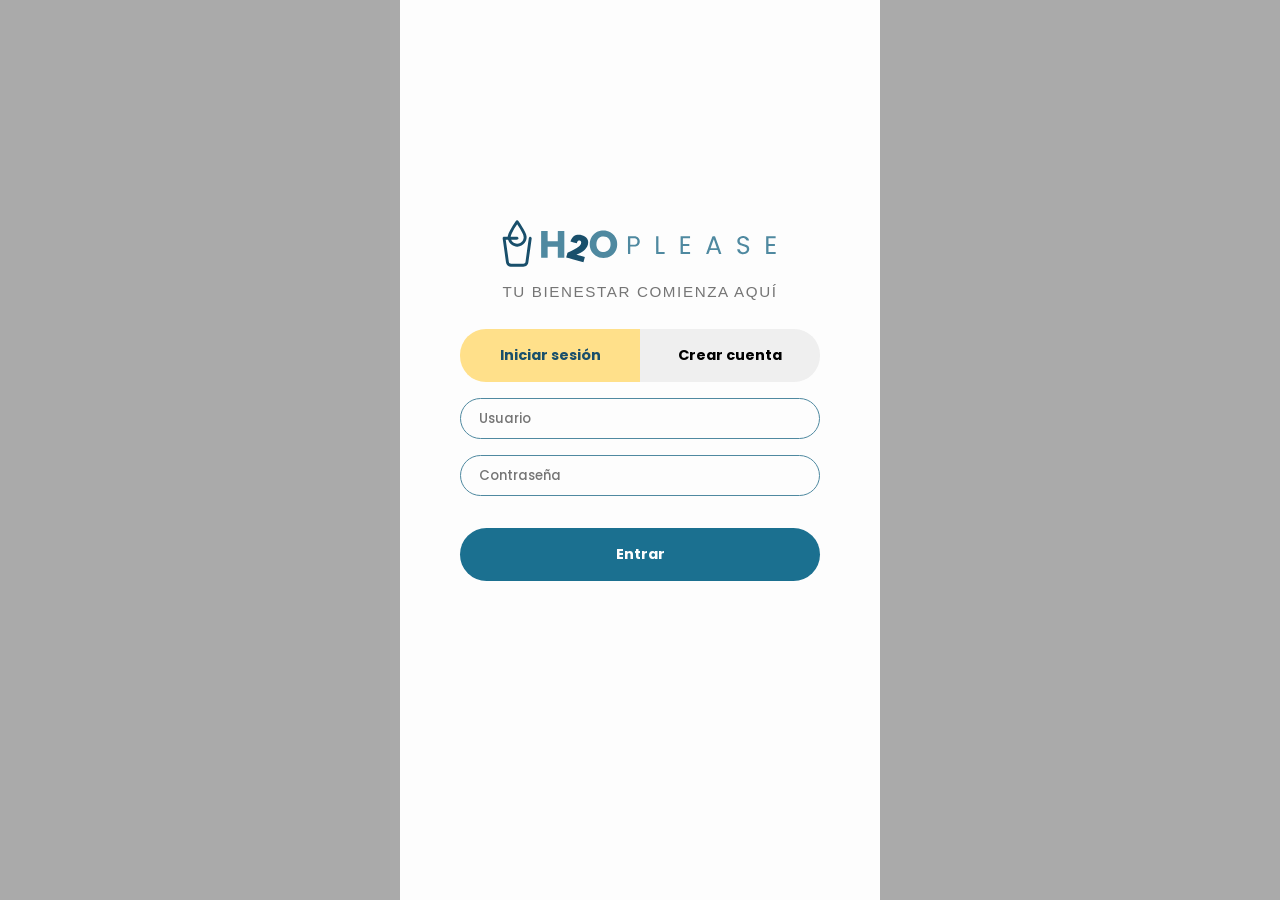
==== commit c61a7372: "Se realizan los últimos cambios en HTML para pasar la validación del W3C. Tras la fusión con la rama" ====
--- a/index.html
+++ b/index.html
@@ -4,7 +4,7 @@
 <head>
   <meta charset="UTF-8">
   <meta name="viewport" content="width=device-width, initial-scale=1.0">
-  <link rel="stylesheet" href="styles/styles.css" type="text/css" />
+  <link rel="stylesheet" href="styles/styles.css" type="text/css">
   <title>H2O Please - Acceso</title>
 </head>
 
@@ -21,26 +21,24 @@
     </header>
 
     <section>
-      <h2>Acceder a la aplicación</h2>
+      <h1>Tu bienestar comienza aquí</h1>
 
-      <div class="auth-tabs" role="tablist">
-        <button type="button" class="auth-tab active" data-mode="login" role="tab" aria-selected="true">
+      <div class="auth-tabs">
+        <button type="button" class="auth-tab active" data-mode="login">
           Iniciar sesión
         </button>
-        <button type="button" class="auth-tab" data-mode="register" role="tab" aria-selected="false">
-          Registrarse
+        <button type="button" class="auth-tab" data-mode="register">
+          Crear cuenta
         </button>
       </div>
+      
 
       <form id="auth-form">
-        <fieldset>
-          <legend>Datos de acceso</legend>
-          <input type="text" id="username" placeholder="Usuario" required autocomplete="username" />
-          <input type="password" id="password" placeholder="Contraseña" required autocomplete="current-password" />
+ 
+          <input type="text" id="username" placeholder="Usuario" required autocomplete="username">
+          <input type="password" id="password" placeholder="Contraseña" required autocomplete="current-password">
 
           <button type="submit" id="auth-submit-btn">Entrar</button>
-
-        </fieldset>
       </form>
     </section>
 
--- a/styles/styles.css
+++ b/styles/styles.css
@@ -102,144 +102,26 @@
 body {
     margin: 0;
     padding: 0;
-    font-family: var(--primary-font-regular);
+}
+
+html {
+    display: flex;
+    justify-content: center;
     background: #aaaaaa;
-    transition: all 0.3s;
-}
-
-body[data-page="login"] {
-    margin: 0;
-    box-sizing: border-box;
 }
 
 body {
     display: grid;
     grid-template-rows: auto 1fr auto;
-    
-
-
-
-
-
-
-    /*
-    height: 100dvh;
-    max-height: 100dvh;
-    */
-}
-
-
-
-/* ==================== INICIO CODIGO DE MARCOS ==================== */
-
-
-/* Configuración General 
-
-
-.login-container {
-    background: white;
-    padding: 40px;
-    border-radius: 20px;
-    box-shadow: 0 10px 25px rgba(0, 0, 0, 0.05);
-    width: 100%;
-    max-width: 560px;
-    margin: 0 auto;
-    box-sizing: border-box;
+    min-height: 100dvh;
+    width: 480px;
+    max-width: 100%;
+    /* Se fuerza la barra de scroll para que no descentre el body al cambiar de vista */
+    overflow-y: scroll;
+    font-family: var(--primary-font-regular);
     background: var(--background-color);
-}
-
-<<<<<<< HEAD
-=======
-Header y Logo 
-.login-logo {
-    width: 60px;
-    margin-bottom: 10px;
-}
-
-.login-header h1 {
-    color: #007bff;
-    margin: 0;
-    font-size: 1.8rem;
-}
-
-.login-header p {
-    color: #666;
-    margin-bottom: 30px;
-}
-
- Formularios 
-.auth-form {
-    display: flex;
-    flex-direction: column;
-    gap: 15px;
-}
-
-input {
-    padding: 12px 15px;
-    border: 1px solid #e0e0e0;
-    border-radius: 10px;
-    font-size: 1rem;
-    transition: border-color 0.3s;
-}
-
-input:focus {
-    outline: none;
-    border-color: #007bff;
-}
-
- Botones con los colores de tu captura 
-button {
-    padding: 12px;
-    border: none;
-    border-radius: 10px;
-    font-size: 1rem;
-    font-weight: bold;
-    cursor: pointer;
-    transition: opacity 0.2s;
-}
-
-.btn-login {
-    background-color: #007eb3; / Azul oscuro /
-    color: white;
-}
-
-.btn-register {
-    background-color: #ffe494; / Amarillo suave /
-    color: #5d4a1a;
-}
-
-button:hover {
-    opacity: 0.9;
-}
-
- Divisor 
-.auth-divider {
-    margin: 25px 0;
-    position: relative;
-    border-top: 1px solid #eee;
-}
-
-.auth-divider span {
-    position: absolute;
-    top: -10px;
-    left: 50%;
-    transform: translateX(-50%);
-    background: white;
-    padding: 0 10px;
-    color: #999;
-    font-size: 0.8rem;
-    text-transform: uppercase;
-}
-
-#auth-message {
-    margin-top: 20px;
-    min-height: 1.2rem;
-}
-
-*/
-
-/* ==================== FIN CODIGO DE MARCOS ==================== */
-
+    transition: all 0.3s;
+}
 
 header {
     display: flex;
@@ -355,7 +237,8 @@
                 fill: var(--primary-color);
             }
 
-            p {
+            span {
+                margin: 1rem 0;
                 font-weight: 700;
                 color: var(--primary-color);
             }
@@ -366,146 +249,109 @@
 
 /* ==================== USER REGISTER & LOGIN ==================== */
 
-.login-layout {
-
-    .header-top {
-        padding: 1rem;
-    }
-
-    svg {
-        width: 100%;
-        transform: scale(1.3);
-    }
-}
-
-.login-container {
-    width: 100%;
-    max-width: 560px;
-    margin: 0 auto;
-    padding: 2rem;
-    border-radius: 20px;
-}
-
 body[data-page="login"] {
-    grid-template-rows: 1fr;
     display: flex;
     justify-content: center;
     align-items: center;
-    background-color: var(--background-color);
 
     .login-layout {
-        width: min(100%, 24rem);
-        display: grid;
+        display: flex;
+        flex-direction: column;
+        align-items: center;
         gap: 0.9rem;
+        width: 100%;
+        max-width: 400px;
         padding: 1.25rem;
 
-        form {
-            fieldset {
-                border-radius: 1.618rem;
-                padding: 1.618rem;
-                margin: 1.618rem 0;
-            }
-
-            display: grid;
-            gap: 0.75rem;
+        svg {
+            transform: scale(1.4);
+        }
+
+        h1 {
+            margin-top: 0;
+            color: var(--neutral-color);
+            font-family: var(--primary-font-light);
+            font-weight: 300;
+            text-transform: uppercase;
+            font-size: 0.95rem;
+            text-align: center;
+            letter-spacing: 0.1rem;
         }
 
         button {
-            /*por defecto*/
             width: 100%;
             padding: 1rem 1.1rem;
             margin: 1rem 0;
             border: 0;
             border-radius: 10rem;
             font-family: var(--primary-font-bold);
-            font-size: 1rem;
+            font-size: 0.9rem;
             cursor: pointer;
         }
-
-        .auth-tab:last-child {
-            border-radius: 0 1.618rem 1.618rem 0;
-
-        }
-
-        .auth-tab:first-child {
-            border-radius: 1.618rem 0 0 1.618rem;
-        }
-
+    }
+
+    .auth-tabs {
+        display: flex;
+
+        button {
+
+            &:first-child {
+                border-radius: 1.618rem 0 0 1.618rem;
+            }
+
+            &:last-child {
+                border-radius: 0 1.618rem 1.618rem 0;
+            }
+        }
+
+        .active {
+            color: var(--primary-dark-color);
+            background: var(--secondary-light-color);
+            transition: all 1s ease;
+        }
+    }
+
+    #auth-form {
         input {
             width: 100%;
             padding: 0.6rem 1.1rem;
-            border: solid 0.1rem #4f89a0aa;
-            border-radius: 999px;
+            margin-bottom: 1rem;
+            border: 0.1rem solid var(--primary-light-color);
+            border-radius: 10rem;
             font-family: var(--primary-font-medium);
-            font-size: 1rem;
             color: var(--primary-dark-color);
-            background: white;
+            background: var(--background-color);
             outline: none;
-            transition:
-                border-color 0.2s ease,
-                box-shadow 0.2s ease;
-
-            &::placeholder {
-                color: var(--neutral-color);
-            }
+            transition: all 0.3s ease;
 
             &:focus {
-                border-color: #4f89a0aa;
-                box-shadow: 0 0 0 0.2rem #4f89a033;
-            }
-        }
-    }
-
-
-    /*#login-form,
-    #register-form {
-        max-width: 18rem;
-        margin: 0 auto;
-
-        fieldset {
-            display: flex;
-            flex-direction: column;
-            gap: 0.5rem;
-            border-radius: 1rem;
-        }
-    }
-
-    #login-form {
+                border: 0.1rem solid var(--primary-dark-color);
+                box-shadow: 0 0 0.3rem var(--primary-dark-color);
+            }
+        }
+
         button {
             color: var(--background-color);
             background: var(--primary-color);
         }
     }
 
-
-    #register-form {
-        button {*/
-
-    #auth-form button {
-        color: white;
-        background: var(--primary-color);
-        box-shadow: 0 0.8rem 1.6rem rgba(4, 118, 174, 0.18);
-    }
-
-    .auth-tabs {
-        display: flex;
-
-        .active {
-
-            color: var(--primary-dark-color);
-            background: var(--secondary-light-color);
-        }
-    }
-
     #auth-message {
-        min-height: 1.35rem;
+        width: 100%;
+        min-height: 3.5rem;
         margin: 0;
-        padding: 0 0.25rem;
+        padding: 1rem 2rem;
+        border-radius: 3rem;
+        color: var(--background-color);
         font-family: var(--primary-font-medium);
         font-size: 0.9rem;
-        line-height: 1.4;
         text-align: center;
-        color: var(--primary-dark-color);
+        background: transparent;
+        transition: all 0.5s ease;
+
+        &:not(:empty) {
+            background: var(--negative-color);
+        }
     }
 }
 
@@ -660,20 +506,6 @@
             }
         }
     }
-
-    .weather-api {
-        display: flex;
-        justify-content: center;
-        align-items: center;
-        width: 100%;
-        height: 7rem;
-        color: white;
-        font-size: 1.2rem;
-        font-family: var(--primary-font-light);
-        letter-spacing: 0.2rem;
-        background-color: #58b5e3;
-        border-radius: 2rem;
-    }
 }
 
 /* ==================== DASHBOARD HISTORY & ME VIEWS ==================== */
@@ -799,29 +631,47 @@
 }
 
 
-
-
-
-
-
-
-
-
-
-@media (max-width: 480px) {
-    main.app-layout section form button {
-        width: 4.05rem;
-    }
-
-    main.app-layout section form button img {
-        width: 3.15rem;
-    }
-
-}
-
 /* ==================== WEATHER CARD ==================== */
 
-/* Weather card refresh revisable: el redisenio se limita al dashboard y mantiene el montaje actual en #weather-output. */
+body[data-page="dashboard"] #weather-output .dashboard-weather-card {
+    width: 100%;
+    max-width: 31rem;
+    padding: 1.2rem 0;
+}
+
+/* Se fuerza la ciudad visible dentro de la card porque el dashboard oculta los h2 generales. */
+body[data-page="dashboard"] #weather-output .dashboard-weather-card h2 {
+    display: block;
+    max-width: none;
+    font-size: clamp(0.96rem, 2.35vw, 1.14rem);
+    font-family: var(--primary-font-bold);
+    line-height: 1.1;
+    color: #f9fdff;
+}
+
+body[data-page="dashboard"] #weather-output.weather-api {
+    display: flex;
+    justify-content: center;
+    align-items: stretch;
+    width: 100%;
+    height: auto;
+    min-height: 0;
+    padding: 0;
+    color: inherit;
+    font-size: inherit;
+    letter-spacing: normal;
+    background: transparent;
+    border-radius: 0;
+    box-shadow: none;
+}
+
+/* El contenido queda por encima de las capas decorativas. */
+.dashboard-weather-card>* {
+    position: relative;
+    z-index: 1;
+}
+
+/* El rediseño se limita al dashboard y mantiene el montaje actual en #weather-output. */
 .dashboard-weather-card {
     position: relative;
     display: block;
@@ -842,9 +692,207 @@
     box-shadow:
         0 0.45rem 1rem rgba(7, 77, 96, 0.16),
         inset 0 1px 0 rgba(255, 255, 255, 0.18);
-}
-
-/* Weather card refresh revisable: el modo noche cambia tono sin tocar la estructura del dashboard. */
+
+    /* Capas decorativas para una sensacion mas premium sin assets externos. */
+    &::before,
+    &::after {
+        content: "";
+        position: absolute;
+        pointer-events: none;
+        z-index: 0;
+    }
+
+    &::before {
+        inset: auto -12% -44% 58%;
+        height: 48%;
+        border-radius: 999px;
+        background: radial-gradient(circle, rgba(255, 255, 255, 0.2) 0 18%, transparent 56%);
+        filter: blur(12px);
+        opacity: 0.5;
+    }
+
+    &::after {
+        top: -1.35rem;
+        right: -0.9rem;
+        width: 4.85rem;
+        height: 4.85rem;
+        border-radius: 50%;
+        background: radial-gradient(circle, rgba(255, 248, 200, 0.78) 0 16%, rgba(255, 226, 138, 0.18) 36%, transparent 66%);
+        opacity: 0.78;
+    }
+
+    h2,
+    p {
+        margin: 0;
+    }
+
+    /* Cabecera con jerarquia clara entre ciudad y estado. */
+    .weather-card__top,
+    .weather-card__header {
+        display: grid;
+        grid-template-columns: minmax(0, 1fr) auto;
+        gap: 0.45rem;
+        align-items: center;
+    }
+
+    .weather-card__heading {
+        display: grid;
+        gap: 0;
+        min-width: 0;
+    }
+
+    .weather-card__eyebrow {
+        font-size: 0.58rem;
+        font-family: var(--primary-font-medium);
+        letter-spacing: 0.14em;
+        text-transform: uppercase;
+        opacity: 0.72;
+    }
+
+    /* Composicion principal tipo app movil con temperatura destacada y panel auxiliar. */
+    .weather-card__main,
+    .weather-card__content {
+        display: grid;
+        grid-template-columns: minmax(0, 1fr) auto;
+        gap: 0.5rem;
+        align-items: stretch;
+        margin-top: 0.5rem;
+    }
+
+    .weather-card__temperature-block {
+        display: grid;
+        align-content: center;
+        gap: 0;
+        min-width: 0;
+        padding: 0.56rem 0.72rem;
+        border: 1px solid rgba(255, 255, 255, 0.14);
+        border-radius: 0.95rem;
+        background: linear-gradient(180deg, rgba(255, 255, 255, 0.16), rgba(255, 255, 255, 0.05));
+        backdrop-filter: blur(12px);
+    }
+
+    .weather-card__temperature-label {
+        font-size: 0.56rem;
+        font-family: var(--primary-font-medium);
+        letter-spacing: 0.14em;
+        text-transform: uppercase;
+        opacity: 0.72;
+    }
+
+    .weather-card__temperature {
+        font-size: clamp(1.85rem, 6vw, 2.45rem);
+        font-family: var(--primary-font-bold);
+        line-height: 0.95;
+        letter-spacing: -0.04em;
+        text-shadow: 0 0.14rem 0.45rem rgba(4, 74, 109, 0.14);
+    }
+
+    .weather-card__meta,
+    .weather-card__datetime {
+        display: grid;
+        gap: 0.32rem;
+        min-width: 8.65rem;
+        padding: 0.54rem 0.65rem;
+        border: 1px solid rgba(255, 255, 255, 0.12);
+        border-radius: 0.95rem;
+        background: linear-gradient(180deg, rgba(255, 255, 255, 0.14), rgba(255, 255, 255, 0.04));
+        backdrop-filter: blur(10px);
+    }
+
+    .weather-card__meta-row {
+        display: grid;
+        gap: 0;
+    }
+
+    .weather-card__meta-row+.weather-card__meta-row {
+        padding-top: 0.28rem;
+        border-top: 1px solid rgba(255, 255, 255, 0.14);
+    }
+
+    /* Labels discretas y valores con mejor jerarquia. */
+    .weather-card__meta-label {
+        font-size: 0.52rem;
+        font-family: var(--primary-font-medium);
+        letter-spacing: 0.12em;
+        text-transform: uppercase;
+        opacity: 0.68;
+    }
+
+    .weather-card__meta-item {
+        font-size: 0.7rem;
+        font-family: var(--primary-font-medium);
+        line-height: 1.15;
+        text-align: left;
+        white-space: nowrap;
+        opacity: 0.96;
+    }
+
+    /* Pill de estado con acabado glass y mejor contraste. */
+    .weather-card__status {
+        display: inline-flex;
+        align-items: center;
+        gap: 0.3rem;
+        max-width: 11.75rem;
+        padding: 0.24rem 0.5rem;
+        border: 1px solid rgba(255, 255, 255, 0.16);
+        border-radius: 999px;
+        background: linear-gradient(180deg, rgba(255, 255, 255, 0.22), rgba(255, 255, 255, 0.09));
+        backdrop-filter: blur(10px);
+        font-size: 0.64rem;
+        font-family: var(--primary-font-medium);
+        line-height: 1.18;
+        text-align: right;
+        box-shadow: inset 0 1px 0 rgba(255, 255, 255, 0.14);
+
+        /* Iconografia semantica sin nuevos assets. */
+        &::before {
+            content: "•";
+            flex: 0 0 auto;
+            color: #ffe18c;
+        }
+    }
+
+    .weather-card__status[data-icon="sun"]::before {
+        content: "☼";
+    }
+
+    .weather-card__status[data-icon="moon"]::before {
+        content: "☾";
+        color: #dcecff;
+    }
+
+    .weather-card__status[data-icon="cloud"]::before {
+        content: "☁";
+        color: #f2fbff;
+    }
+
+    .weather-card__status[data-icon="rain"]::before {
+        content: "☂";
+        color: #d2f2ff;
+    }
+
+    .weather-card__status[data-icon="storm"]::before {
+        content: "ϟ";
+        color: #ffe6a3;
+    }
+
+    .weather-card__status[data-icon="snow"]::before {
+        content: "✦";
+        color: #f2fbff;
+    }
+
+    .weather-card__status[data-icon="mist"]::before {
+        content: "≋";
+        color: #edf9ff;
+    }
+
+    .weather-card__status[data-icon="error"]::before {
+        content: "!";
+        color: #ffe2a3;
+    }
+}
+
+/* El modo noche cambia tono sin tocar la estructura del dashboard. */
 .dashboard-weather-card[data-period="night"] {
     background:
         radial-gradient(circle at 18% 20%, rgba(213, 227, 255, 0.14), transparent 24%),
@@ -852,241 +900,6 @@
         linear-gradient(150deg, #0a3553 0%, #0f5877 50%, #1a7c9f 100%);
 }
 
-/* Weather card refresh revisable: capas decorativas para una sensacion mas premium sin assets externos. */
-.dashboard-weather-card::before,
-.dashboard-weather-card::after {
-    content: "";
-    position: absolute;
-    pointer-events: none;
-    z-index: 0;
-}
-
-.dashboard-weather-card::before {
-    inset: auto -12% -44% 58%;
-    height: 48%;
-    border-radius: 999px;
-    background: radial-gradient(circle, rgba(255, 255, 255, 0.2) 0 18%, transparent 56%);
-    filter: blur(12px);
-    opacity: 0.5;
-}
-
-.dashboard-weather-card::after {
-    top: -1.35rem;
-    right: -0.9rem;
-    width: 4.85rem;
-    height: 4.85rem;
-    border-radius: 50%;
-    background: radial-gradient(circle, rgba(255, 248, 200, 0.78) 0 16%, rgba(255, 226, 138, 0.18) 36%, transparent 66%);
-    opacity: 0.78;
-}
-
-/* Weather card refresh revisable: el contenido queda por encima de las capas decorativas. */
-.dashboard-weather-card>* {
-    position: relative;
-    z-index: 1;
-}
-
-.dashboard-weather-card h2,
-.dashboard-weather-card p {
-    margin: 0;
-}
-
-/* Weather card refresh revisable: cabecera con jerarquia clara entre ciudad y estado. */
-.dashboard-weather-card .weather-card__top,
-.dashboard-weather-card .weather-card__header {
-    display: grid;
-    grid-template-columns: minmax(0, 1fr) auto;
-    gap: 0.45rem;
-    align-items: center;
-}
-
-.dashboard-weather-card .weather-card__heading {
-    display: grid;
-    gap: 0;
-    min-width: 0;
-}
-
-.dashboard-weather-card .weather-card__eyebrow {
-    font-size: 0.58rem;
-    font-family: var(--primary-font-medium);
-    letter-spacing: 0.14em;
-    text-transform: uppercase;
-    opacity: 0.72;
-}
-
-/* Weather card refresh revisable: se fuerza la ciudad visible dentro de la card porque el dashboard oculta los h2 generales. */
-body[data-page="dashboard"] #weather-output .dashboard-weather-card h2 {
-    display: block;
-    max-width: none;
-    font-size: clamp(0.96rem, 2.35vw, 1.14rem);
-    font-family: var(--primary-font-bold);
-    line-height: 1.1;
-    color: #f9fdff;
-}
-
-/* Weather card refresh revisable: pill de estado con acabado glass y mejor contraste. */
-.dashboard-weather-card .weather-card__status {
-    display: inline-flex;
-    align-items: center;
-    gap: 0.3rem;
-    max-width: 11.75rem;
-    padding: 0.24rem 0.5rem;
-    border: 1px solid rgba(255, 255, 255, 0.16);
-    border-radius: 999px;
-    background: linear-gradient(180deg, rgba(255, 255, 255, 0.22), rgba(255, 255, 255, 0.09));
-    backdrop-filter: blur(10px);
-    font-size: 0.64rem;
-    font-family: var(--primary-font-medium);
-    line-height: 1.18;
-    text-align: right;
-    box-shadow: inset 0 1px 0 rgba(255, 255, 255, 0.14);
-}
-
-/* Weather card refresh revisable: iconografia semantica sin nuevos assets. */
-.dashboard-weather-card .weather-card__status::before {
-    content: "•";
-    flex: 0 0 auto;
-    color: #ffe18c;
-}
-
-.dashboard-weather-card .weather-card__status[data-icon="sun"]::before {
-    content: "☼";
-}
-
-.dashboard-weather-card .weather-card__status[data-icon="moon"]::before {
-    content: "☾";
-    color: #dcecff;
-}
-
-.dashboard-weather-card .weather-card__status[data-icon="cloud"]::before {
-    content: "☁";
-    color: #f2fbff;
-}
-
-.dashboard-weather-card .weather-card__status[data-icon="rain"]::before {
-    content: "☂";
-    color: #d2f2ff;
-}
-
-.dashboard-weather-card .weather-card__status[data-icon="storm"]::before {
-    content: "ϟ";
-    color: #ffe6a3;
-}
-
-.dashboard-weather-card .weather-card__status[data-icon="snow"]::before {
-    content: "✦";
-    color: #f2fbff;
-}
-
-.dashboard-weather-card .weather-card__status[data-icon="mist"]::before {
-    content: "≋";
-    color: #edf9ff;
-}
-
-.dashboard-weather-card .weather-card__status[data-icon="error"]::before {
-    content: "!";
-    color: #ffe2a3;
-}
-
-/* Weather card refresh revisable: composicion principal tipo app movil con temperatura destacada y panel auxiliar. */
-.dashboard-weather-card .weather-card__main,
-.dashboard-weather-card .weather-card__content {
-    display: grid;
-    grid-template-columns: minmax(0, 1fr) auto;
-    gap: 0.5rem;
-    align-items: stretch;
-    margin-top: 0.5rem;
-}
-
-.dashboard-weather-card .weather-card__temperature-block {
-    display: grid;
-    align-content: center;
-    gap: 0;
-    min-width: 0;
-    padding: 0.56rem 0.72rem;
-    border: 1px solid rgba(255, 255, 255, 0.14);
-    border-radius: 0.95rem;
-    background: linear-gradient(180deg, rgba(255, 255, 255, 0.16), rgba(255, 255, 255, 0.05));
-    backdrop-filter: blur(12px);
-}
-
-.dashboard-weather-card .weather-card__temperature-label {
-    font-size: 0.56rem;
-    font-family: var(--primary-font-medium);
-    letter-spacing: 0.14em;
-    text-transform: uppercase;
-    opacity: 0.72;
-}
-
-.dashboard-weather-card .weather-card__temperature {
-    font-size: clamp(1.85rem, 6vw, 2.45rem);
-    font-family: var(--primary-font-bold);
-    line-height: 0.95;
-    letter-spacing: -0.04em;
-    text-shadow: 0 0.14rem 0.45rem rgba(4, 74, 109, 0.14);
-}
-
-.dashboard-weather-card .weather-card__meta,
-.dashboard-weather-card .weather-card__datetime {
-    display: grid;
-    gap: 0.32rem;
-    min-width: 8.65rem;
-    padding: 0.54rem 0.65rem;
-    border: 1px solid rgba(255, 255, 255, 0.12);
-    border-radius: 0.95rem;
-    background: linear-gradient(180deg, rgba(255, 255, 255, 0.14), rgba(255, 255, 255, 0.04));
-    backdrop-filter: blur(10px);
-}
-
-.dashboard-weather-card .weather-card__meta-row {
-    display: grid;
-    gap: 0;
-}
-
-.dashboard-weather-card .weather-card__meta-row+.weather-card__meta-row {
-    padding-top: 0.28rem;
-    border-top: 1px solid rgba(255, 255, 255, 0.14);
-}
-
-/* Weather card refresh revisable: labels discretas y valores con mejor jerarquia. */
-.dashboard-weather-card .weather-card__meta-label {
-    font-size: 0.52rem;
-    font-family: var(--primary-font-medium);
-    letter-spacing: 0.12em;
-    text-transform: uppercase;
-    opacity: 0.68;
-}
-
-.dashboard-weather-card .weather-card__meta-item {
-    font-size: 0.7rem;
-    font-family: var(--primary-font-medium);
-    line-height: 1.15;
-    text-align: left;
-    white-space: nowrap;
-    opacity: 0.96;
-}
-
-body[data-page="dashboard"] #weather-output.weather-api {
-    display: flex;
-    justify-content: center;
-    align-items: stretch;
-    width: 100%;
-    height: auto;
-    min-height: 0;
-    padding: 0;
-    color: inherit;
-    font-size: inherit;
-    letter-spacing: normal;
-    background: transparent;
-    border-radius: 0;
-    box-shadow: none;
-}
-
-body[data-page="dashboard"] #weather-output .dashboard-weather-card {
-    width: 100%;
-    max-width: 31rem;
-}
-
 
 /* ==================== MEDIA QUERIES ==================== */
 
@@ -1102,11 +915,10 @@
     main.app-layout section form button#remove-btn {
         font-size: 2.16rem;
     }
-}
-
-@media (max-width: 480px) {
+
+    /* --- Weather Card --- */
+
     .dashboard-weather-card {
-        /*max-width: none;*/
         padding: 0.68rem 0.78rem;
         border-radius: 1rem;
     }
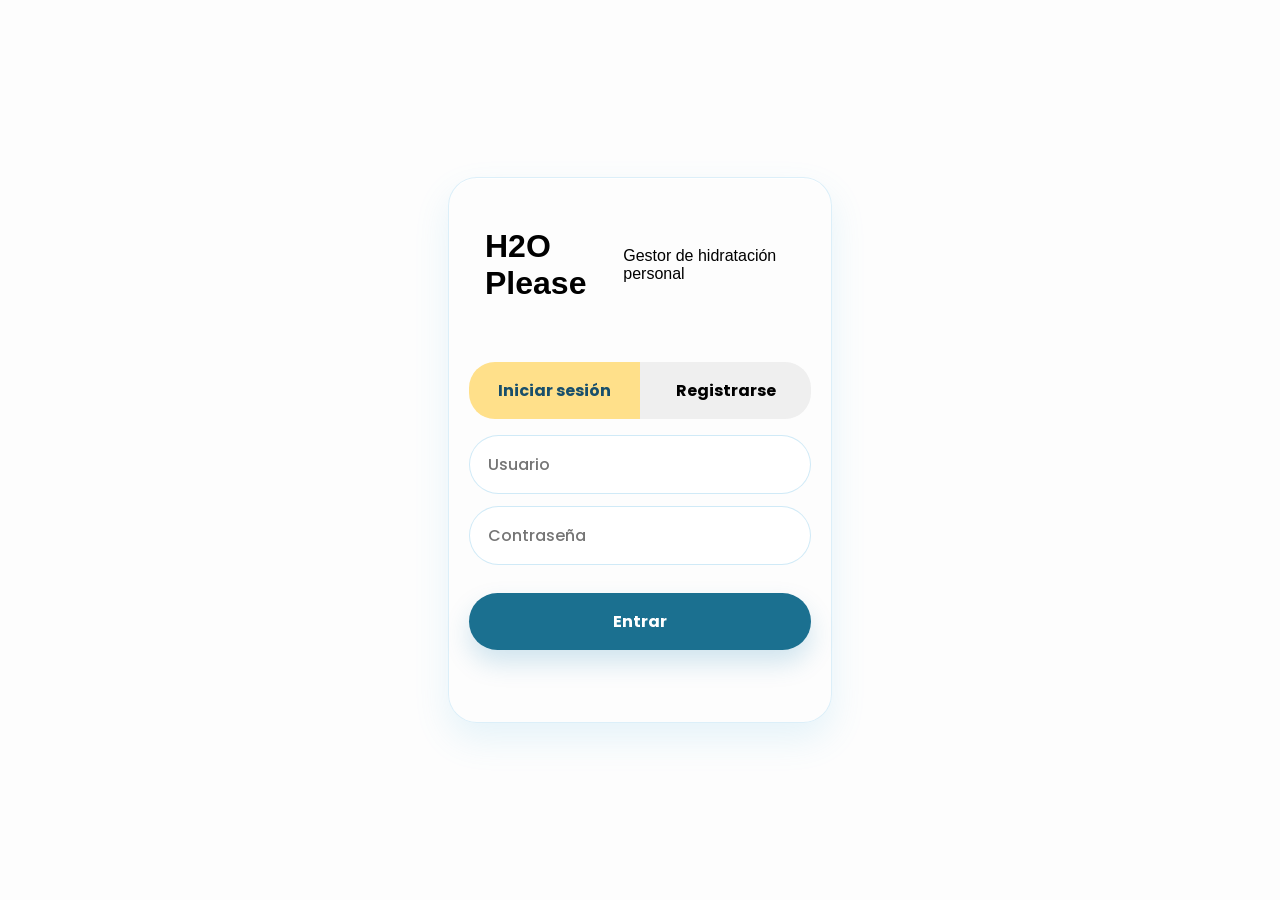
==== commit c366f9ee: "0320.1922 JV minor changes before switch branch, not relevant yet doubt checkout." ====
--- a/index.html
+++ b/index.html
@@ -4,7 +4,7 @@
 <head>
   <meta charset="UTF-8">
   <meta name="viewport" content="width=device-width, initial-scale=1.0">
-  <link rel="stylesheet" href="styles/styles.css" type="text/css">
+  <link rel="stylesheet" href="styles/styles.css" type="text/css" />
   <title>H2O Please - Acceso</title>
 </head>
 
@@ -12,40 +12,26 @@
   <main class="login-layout">
 
     <header>
-      <svg viewBox="0 0 1586 278">
-        <path
-          d="M89.26 13.24c1.88-2.63 4.2-5.67 7.76-5.72 3.62-.41 6.71 2 8.6 4.85 14.27 20.89 28.31 42.14 38.7 65.28 2.92 6.84 5.8 13.87 6.53 21.34.98 12.56-2.82 25.39-10.37 35.46-9.56 13-25.22 21.6-41.47 21.66-11.46.46-22.93-3.2-32.17-9.97-9.79-7.02-16.87-17.4-20.49-28.83-4.37-.12-8.75-.09-13.12-.07 6.08 41.65 11.75 83.37 17.63 125.05.47 2.96 1.45 6.08 3.88 8.03 2.51 2.21 6.02 2.38 9.2 2.43q34.065-.105 68.13 0c3.62.04 7.72-.59 10.01-3.71 3.18-4.31 2.85-10 3.73-15.05 5.73-41.61 11.74-83.19 17.48-124.8.39-2.22 1.01-4.55 2.68-6.17 3.26-3.26 9.33-2.8 12.04.94 1.76 2.15 1.74 5.08 1.47 7.7-6.36 44.69-12.5 89.41-18.81 134.11-1.24 9.39-7.67 17.95-16.51 21.44-4.79 2.03-10.08 1.87-15.17 1.87-22.35-.04-44.69-.04-67.04.01-8.11.2-16.2-3.42-21.22-9.83-3.88-4.59-5.69-10.52-6.37-16.41-5.66-40.8-11.33-81.6-17.05-122.39-.55-4.12-1.57-8.22-1.37-12.39.11-3.74 3.41-6.86 7.09-7.06 6.98-.51 14-.03 20.99-.15 2.14-13.87 8.37-26.63 14.88-38.91 9.08-16.86 19.56-32.91 30.36-48.71M67.77 80.75c-3.06 6.37-5.65 13.02-6.93 20 11.07.17 22.14.02 33.21.01 2.81.12 5.98 0 8.29 1.88 3.64 2.93 3.96 9.07.53 12.29-2.31 2.3-5.8 2.23-8.82 2.34-10.08-.01-20.15-.15-30.23.04 3.88 7.95 10.05 14.91 18.12 18.74 10.35 5.13 23.21 4.82 33.27-.87 10.31-5.68 17.84-16.37 19-28.17 1.22-8.62-2.25-16.89-5.72-24.57-8.58-18.23-19.15-35.5-30.7-51.99-11.35 15.89-21.53 32.69-30.02 50.3M437.36 89.45c14.55-1.98 29.56 1.76 42.22 8.99 10.99 6.21 18.28 18.14 18.94 30.73.89 17.42-7.47 34.55-20.42 45.96-13.39 11.76-29.52 19.96-46.1 26.23 15.97 4.03 31.85 8.41 47.75 12.7-2.65 10.05-5.37 20.08-8.06 30.11-20.61-5.12-41.04-10.92-61.57-16.32-11.89-3.27-23.87-6.23-35.71-9.68 1.88-7.34 3.9-14.64 5.75-21.98.79-2.58 1.17-5.94 4.1-6.99 21.26-9.6 43.65-18.02 61.63-33.34 7.18-6.16 13.62-14.86 13.06-24.78-.28-7.79-10.5-12.14-16.65-7.79-4.55 3.16-6.19 8.75-7.91 13.71-12.11-2.98-24.18-6.15-36.13-9.69 2.83-8.69 6.68-17.28 13.05-23.98 6.8-7.38 16.06-12.54 26.05-13.88" />
-        <path
-          d="m 582.47,65.1 c -2.02059,0.05967 -4.03848,0.189753 -6.05,0.39 -25.24,2.18 -49.04,17.59 -60.62,40.23 -8.57,16.31 -10.6,35.61 -7.06,53.58 3.71,18.65 14.77,35.71 30.36,46.62 25.85,18.28 62.88,18.88 89.31,1.46 16.26,-10.67 27.99,-27.95 31.97,-46.98 2.84,-13.64 2.45,-28 -1.35,-41.42 C 653.6,100.29 640.58,83.81 623.34,74.65 610.923,67.755 596.623,64.688 582.47,65.1 m -349.4,2.16 c -0.33,19.25 -0.05,38.5 -0.14,57.74 0.13,31.23 -0.26,62.45 0.2,93.67 12.18,-0.14 24.37,-0.11 36.56,-0.02 0.11,-20.8 -0.27,-41.61 0.18,-62.41 19.01,0.02 38.02,0.05 57.04,-0.01 0.26,20.68 -0.05,41.36 0.13,62.05 12.29,0.23 24.58,0.26 36.86,-0.02 0.03,-50.33 0.14,-100.66 -0.06,-150.99 -12.24,0.04 -24.49,0.06 -36.74,-0.01 -0.28,19.67 0.04,39.34 -0.15,59.01 -19.04,0.23 -38.08,0.25 -57.12,-0.01 -0.35,-19.65 -0.07,-39.32 -0.13,-58.97 -12.21,0.01 -24.42,0.04 -36.63,-0.03 m 352.72,31.268 c 5.838,0.083 11.65,1.185 16.95,3.673 8.37,3.9 14.89,11.249 18.34,19.759 3.61,8.69 4.239,18.34 3.309,27.63 -1,9.62 -4.82,19.15 -11.77,26.03 -6.16,6.38 -14.82,10 -23.6,10.61 -10.71,0.89 -22.2,-1.58 -30.37,-8.89 -7.91,-6.9 -12.39,-17.09 -13.41,-27.42 -1.02,-10.71 -0.22,-22.01 4.9,-31.67 5.02,-9.64 14.5,-16.86 25.22,-18.85 3.416,-0.604 6.928,-0.921 10.431,-0.872 m 785.887,-1.945 c -5.145,0.14 -10.256,1.08 -14.987,3.117 -7.48,3.07 -13.66,9.51 -15.59,17.46 -2,8.28 -0.85,18.07 5.45,24.29 6.43,6.52 15.76,8.39 24.23,10.84 6.53,1.94 13.66,3.35 18.9,8.02 6.5,5.74 5.7,17.16 -0.91,22.51 -6.5,5.47 -16.06,5.58 -23.85,3.25 -6.57,-2.09 -10.1,-8.58 -11.63,-14.88 -4.59,-0.27 -9.18,-0.26 -13.77,-0.19 0.51,7.31 3.42,14.59 9.27,19.25 8.53,7.23 20.39,9.11 31.22,7.86 9.22,-1.02 18.31,-5.84 23.29,-13.85 4.08,-6.37 4.88,-14.45 3.1,-21.71 -1.73,-6.95 -7.3,-12.4 -13.68,-15.29 -8.7,-3.88 -18.14,-5.62 -27.05,-8.89 -4.5,-1.68 -9.08,-4.4 -11.06,-8.99 -2.52,-6.39 -0.66,-14.7 5.39,-18.45 6.55,-4.11 15.27,-4.19 22.28,-1.17 5.14,2.18 8.08,7.22 10.18,12.13 4.63,0.24 9.26,0.2 13.91,0.07 -0.81,-3.97 -1.67,-8.04 -3.87,-11.51 -4.73,-7.4 -12.99,-12.13 -21.6,-13.32 -3.038,-0.428 -6.136,-0.631 -9.223,-0.547 m 158.037,1.075 c -8.8927,6.67e-4 -17.784,0.05167 -26.674,0.153 0,33.29 -0.21,66.58 0.1,99.87 17.85,-0.13 35.69,-0.13 53.54,-0.02 -0.02,-3.56 0,-7.121 0.03,-10.681 -13.53,-0.55 -27.08,-0.13 -40.61,-0.21 -0.15,-11.49 -0.22,-22.97 0.05,-34.45 12.04,0.06 24.08,0.24 36.12,-0.06 0.03,-3.48 0.02,-6.96 -0.01,-10.43 -12.05,-0.28 -24.1,-0.07 -36.15,-0.08 -0.17,-11.15 -0.22,-22.3 0.03,-33.44 13.42,0.04 26.84,0.23 40.26,-0.07 0.04,-3.47 0.04,-6.95 -0.01,-10.42 -8.8907,-0.108667 -17.7827,-0.162667 -26.676,-0.162 m -483,0.003 c -8.8927,0 -17.784,0.05 -26.674,0.15 0,33.29 -0.2,66.58 0.1,99.87 17.85,-0.14 35.69,-0.11 53.54,-0.02 -0.01,-3.56 0,-7.121 0.04,-10.681 -13.54,-0.55 -27.08,-0.12 -40.62,-0.22 -0.14,-11.48 -0.21,-22.96 0.05,-34.44 12.04,0.06 24.09,0.24 36.13,-0.07 0.02,-3.47 0.01,-6.95 -0.02,-10.42 -12.05,-0.29 -24.1,-0.07 -36.15,-0.09 -0.16,-11.14 -0.21,-22.29 0.03,-33.43 13.42,0.05 26.84,0.22 40.26,-0.07 0.05,-3.47 0.04,-6.95 -0.01,-10.42 -8.8907,-0.105333 -17.7827,-0.158333 -26.676,-0.159 M 740.54,97.764 c -5.835,0.003 -11.67,0.056 -17.5,0.126 0,33.26 -0.21,66.53 0.11,99.78 4.23,-0.05 8.47,-0.05 12.71,0 0.38,-13.88 -0.01,-27.78 0.19,-41.67 13.62,-0.65 28.49,2.1 40.88,-5.1 14.22,-8.42 16.94,-29.89 6.44,-42.27 -6.06,-7.51 -15.99,-10.49 -25.33,-10.7 -5.83,-0.124 -11.665,-0.17 -17.5,-0.166 m 147.957,0.055 c -2.15605,-0.0047 -4.3121,0.0057 -6.468,0.031 0.02,33.27 -0.2,66.55 0.12,99.82 15.9,-0.13 31.81,-0.13 47.71,0 0.06,-3.55 0.111,-7.09 0.151,-10.64 -11.65,-0.19 -23.3,0.02 -34.95,-0.1 -0.15,-29.68 0.06,-59.36 -0.09,-89.05 -2.1575,-0.03499 -4.31522,-0.05499 -6.473,-0.06 m 318.777,0.393 c -2.478,-0.023 -4.944,0.108 -7.344,0.728 -1.89,3.07 -2.83,6.59 -4.04,9.95 -10.54,29.48 -21.54,58.8 -31.95,88.32 4.46,0.09 9.19,1.06 13.49,-0.54 3.44,-6.75 5.14,-14.26 7.97,-21.29 14.46,-0.13 28.92,-0.04 43.38,-0.05 2.91,7.28 5.32,14.74 8.2,22.03 4.45,0.1 8.9,0.07 13.35,-0.1 -3.23,-10.37 -7.28,-20.46 -10.88,-30.71 -8.27,-22.71 -16.36,-45.48 -24.75,-68.15 -2.455,0.01 -4.947,-0.166 -7.426,-0.188 m -458.279,10.303 c 4.318,-0.033 8.63,0.079 12.916,0.634 6.17,0.78 12.048,5.05 13.618,11.25 1.74,6.92 1.01,15.5 -4.77,20.39 -5.19,4.35 -12.379,4.28 -18.779,4.45 -5.31,0.04 -10.62,-0.02 -15.93,-0.13 -0.09,-12.12 -0.08,-24.24 0,-36.36 4.305,-0.025 8.628,-0.202 12.945,-0.234 m 458.345,6.375 c 5.88,16.61 12.05,33.119 17.67,49.819 -11.94,0.09 -23.88,-0.04 -35.82,0.09 6.08,-16.62 11.57,-33.47 18.15,-49.91" />
-      </svg>
+      <h1>H2O Please</h1>
+      <p>Gestor de hidratación personal</p>
     </header>
 
     <section>
-      <h1>Tu bienestar comienza aquí</h1>
-
-      <div class="auth-tabs">
-        <button type="button" class="auth-tab active" data-mode="login">
+      <div class="auth-tabs" role="tablist">
+        <button type="button" class="auth-tab active" data-mode="login" role="tab" aria-selected="true">
           Iniciar sesión
         </button>
-        <button type="button" class="auth-tab" data-mode="register">
-          Crear cuenta
+        <button type="button" class="auth-tab" data-mode="register" role="tab" aria-selected="false">
+          Registrarse
         </button>
       </div>
-      
 
       <form id="auth-form">
- 
-          <input type="text" id="username" placeholder="Usuario" required autocomplete="username">
-          <input type="password" id="password" placeholder="Contraseña" required autocomplete="current-password">
-
-          <button type="submit" id="auth-submit-btn">Entrar</button>
+        <input type="text" id="username" placeholder="Usuario" required autocomplete="username" />
+        <input type="password" id="password" placeholder="Contraseña" required autocomplete="current-password" />
+        <button type="submit" id="auth-submit-btn">Entrar</button>
       </form>
     </section>
-
-    <footer>
-
-    </footer>
-
   </main>
 
   <script type="module" src="scripts/index.js"></script>
--- a/styles/styles.css
+++ b/styles/styles.css
@@ -78,14 +78,8 @@
         --primary-light-color: #78cff2;
     }
 
-    #view-me button {
-        &:nth-of-type(1) {
-            --primary-color: #a6e5fe;
-        }
-
-        &:nth-of-type(2) {
-            --primary-color: #ffe08a;
-        }
+    #view-me .logout-btn {
+        --primary-color: #a6e5fe;
     }
 
     footer {
@@ -102,26 +96,126 @@
 body {
     margin: 0;
     padding: 0;
-}
-
-html {
-    display: flex;
-    justify-content: center;
-    background: #aaaaaa;
-}
-
-body {
-    display: grid;
-    grid-template-rows: auto 1fr auto;
-    min-height: 100dvh;
-    width: 480px;
-    max-width: 100%;
-    /* Se fuerza la barra de scroll para que no descentre el body al cambiar de vista */
-    overflow-y: scroll;
     font-family: var(--primary-font-regular);
     background: var(--background-color);
     transition: all 0.3s;
 }
+
+body {
+    height: 100dvh;
+    max-height: 100dvh;
+    display: grid;
+    grid-template-rows: auto 1fr auto;
+}
+
+
+
+/* ==================== INICIO CODIGO DE MARCOS ==================== */
+
+
+/* Configuración General 
+
+
+.login-container {
+    background: white;
+    padding: 40px;
+    border-radius: 20px;
+    box-shadow: 0 10px 25px rgba(0, 0, 0, 0.05);
+    width: 100%;
+    max-width: 400px;
+    text-align: center;
+}
+
+Header y Logo 
+.login-logo {
+    width: 60px;
+    margin-bottom: 10px;
+}
+
+.login-header h1 {
+    color: #007bff;
+    margin: 0;
+    font-size: 1.8rem;
+}
+
+.login-header p {
+    color: #666;
+    margin-bottom: 30px;
+}
+
+ Formularios 
+.auth-form {
+    display: flex;
+    flex-direction: column;
+    gap: 15px;
+}
+
+input {
+    padding: 12px 15px;
+    border: 1px solid #e0e0e0;
+    border-radius: 10px;
+    font-size: 1rem;
+    transition: border-color 0.3s;
+}
+
+input:focus {
+    outline: none;
+    border-color: #007bff;
+}
+
+ Botones con los colores de tu captura 
+button {
+    padding: 12px;
+    border: none;
+    border-radius: 10px;
+    font-size: 1rem;
+    font-weight: bold;
+    cursor: pointer;
+    transition: opacity 0.2s;
+}
+
+.btn-login {
+    background-color: #007eb3; / Azul oscuro /
+    color: white;
+}
+
+.btn-register {
+    background-color: #ffe494; / Amarillo suave /
+    color: #5d4a1a;
+}
+
+button:hover {
+    opacity: 0.9;
+}
+
+ Divisor 
+.auth-divider {
+    margin: 25px 0;
+    position: relative;
+    border-top: 1px solid #eee;
+}
+
+.auth-divider span {
+    position: absolute;
+    top: -10px;
+    left: 50%;
+    transform: translateX(-50%);
+    background: white;
+    padding: 0 10px;
+    color: #999;
+    font-size: 0.8rem;
+    text-transform: uppercase;
+}
+
+#auth-message {
+    margin-top: 20px;
+    min-height: 1.2rem;
+}
+
+*/
+
+/* ==================== FIN CODIGO DE MARCOS ==================== */
+
 
 header {
     display: flex;
@@ -130,8 +224,6 @@
     position: sticky;
     top: 0;
     padding: 0.5rem 1rem;
-    background: var(--background-color);
-    z-index: 1;
 
     svg {
         height: 2.2rem;
@@ -155,7 +247,7 @@
         height: 1.3rem;
         width: 3rem;
         margin-right: 1.5rem;
-        box-shadow: 0.2rem 0.2rem 0.1rem #277B9A11;
+        box-shadow: 0.3rem 0.3rem 0.8rem #277B9A33;
         border: 0.05rem solid #277B9A66;
         border-radius: 2rem;
 
@@ -237,8 +329,7 @@
                 fill: var(--primary-color);
             }
 
-            span {
-                margin: 1rem 0;
+            p {
                 font-weight: 700;
                 color: var(--primary-color);
             }
@@ -250,108 +341,109 @@
 /* ==================== USER REGISTER & LOGIN ==================== */
 
 body[data-page="login"] {
+    grid-template-rows: 1fr;
+    place-items: center;
+    padding: 1rem;
     display: flex;
     justify-content: center;
     align-items: center;
+    min-height: 100vh;
+    margin: 0;
+    background-color: var(--background-color);
 
     .login-layout {
-        display: flex;
-        flex-direction: column;
-        align-items: center;
+        width: min(100%, 24rem);
+        display: grid;
         gap: 0.9rem;
-        width: 100%;
-        max-width: 400px;
         padding: 1.25rem;
-
-        svg {
-            transform: scale(1.4);
-        }
-
-        h1 {
-            margin-top: 0;
-            color: var(--neutral-color);
-            font-family: var(--primary-font-light);
-            font-weight: 300;
-            text-transform: uppercase;
-            font-size: 0.95rem;
-            text-align: center;
-            letter-spacing: 0.1rem;
+        border: solid 0.1rem #58B5E333;
+        border-radius: 1.8rem;
+        background: rgba(253, 253, 253, 0.98);
+        box-shadow:
+            0 1rem 2.2rem rgba(88, 181, 227, 0.14),
+            inset 0 1px 0 rgba(255, 255, 255, 0.85);
+
+        form {
+            fieldset {
+                border-radius: 1.618rem;
+                padding: 1.618rem;
+                margin: 1.618rem 0;
+            }
+
+            display: grid;
+            gap: 0.75rem;
         }
 
         button {
+            /*por defecto*/
             width: 100%;
             padding: 1rem 1.1rem;
             margin: 1rem 0;
             border: 0;
             border-radius: 10rem;
             font-family: var(--primary-font-bold);
-            font-size: 0.9rem;
+            font-size: 1rem;
             cursor: pointer;
         }
+
+        .auth-tab:last-child {
+            border-radius: 0 1.618rem 1.618rem 0;
+
+        }
+
+        .auth-tab:first-child {
+            border-radius: 1.618rem 0 0 1.618rem;
+        }
+
+        input {
+            width: 100%;
+            padding: 1rem 1.1rem;
+            border: solid 0.1rem rgba(88, 181, 227, 0.28);
+            border-radius: 999px;
+            font-family: var(--primary-font-medium);
+            font-size: 1rem;
+            color: var(--primary-dark-color);
+            background: white;
+            outline: none;
+            transition:
+                border-color 0.2s ease,
+                box-shadow 0.2s ease;
+
+            &::placeholder {
+                color: var(--neutral-color);
+            }
+
+            &:focus {
+                border-color: rgba(4, 118, 174, 0.4);
+                box-shadow: 0 0 0 0.2rem rgba(88, 181, 227, 0.14);
+            }
+        }
+    }
+
+    #auth-form button {
+        color: white;
+        background: var(--primary-color);
+        box-shadow: 0 0.8rem 1.6rem rgba(4, 118, 174, 0.18);
     }
 
     .auth-tabs {
         display: flex;
-
-        button {
-
-            &:first-child {
-                border-radius: 1.618rem 0 0 1.618rem;
-            }
-
-            &:last-child {
-                border-radius: 0 1.618rem 1.618rem 0;
-            }
-        }
 
         .active {
             color: var(--primary-dark-color);
             background: var(--secondary-light-color);
-            transition: all 1s ease;
-        }
-    }
-
-    #auth-form {
-        input {
-            width: 100%;
-            padding: 0.6rem 1.1rem;
-            margin-bottom: 1rem;
-            border: 0.1rem solid var(--primary-light-color);
-            border-radius: 10rem;
-            font-family: var(--primary-font-medium);
-            color: var(--primary-dark-color);
-            background: var(--background-color);
-            outline: none;
-            transition: all 0.3s ease;
-
-            &:focus {
-                border: 0.1rem solid var(--primary-dark-color);
-                box-shadow: 0 0 0.3rem var(--primary-dark-color);
-            }
-        }
-
-        button {
-            color: var(--background-color);
-            background: var(--primary-color);
         }
     }
 
     #auth-message {
-        width: 100%;
-        min-height: 3.5rem;
+        min-height: 1.35rem;
         margin: 0;
-        padding: 1rem 2rem;
-        border-radius: 3rem;
-        color: var(--background-color);
+        padding: 0 0.25rem;
         font-family: var(--primary-font-medium);
         font-size: 0.9rem;
+        line-height: 1.4;
         text-align: center;
-        background: transparent;
-        transition: all 0.5s ease;
-
-        &:not(:empty) {
-            background: var(--negative-color);
-        }
+        color: var(--primary-dark-color);
     }
 }
 
@@ -492,13 +584,11 @@
         }
 
         button {
-            width: 4rem;
             margin-left: auto;
             margin-right: 0.5rem;
             aspect-ratio: 1 / 1;
             border: none;
-            border-radius: 50%;
-            background-color: var(--primary-color);
+
             cursor: pointer;
 
             img {
@@ -506,16 +596,29 @@
             }
         }
     }
+
+    .weather-api {
+        display: flex;
+        justify-content: center;
+        align-items: center;
+        width: 100%;
+        height: 7rem;
+        color: white;
+        font-size: 1.2rem;
+        font-family: var(--primary-font-light);
+        letter-spacing: 0.2rem;
+        background-color: #58b5e3;
+        border-radius: 2rem;
+    }
 }
 
 /* ==================== DASHBOARD HISTORY & ME VIEWS ==================== */
 
 #view-history {
-    padding: 0 3rem;
 
     h2 {
         display: block;
-        margin: 1rem 0;
+        margin: 0 0 1rem 0;
         font-family: var(--primary-font-bold);
         color: var(--primary-color);
     }
@@ -529,33 +632,10 @@
         p {
             color: var(--neutral-color);
         }
-
-        span {
-            &:nth-of-type(1) {
-                color: var(--primary-dark-color) !important;
-            }
-
-            &:nth-of-type(2) {
-                color: var(--neutral-color);
-                margin-left: 1rem;
-            }
-        }
-    }
-
-    .trash-button {
-        width: 2rem;
-        height: 2rem;
-        border: none;
-        background: none;
-        fill: var(--primary-dark-color);
-        stroke: 2pt;
-        transform: scale(1.2);
-        cursor: pointer
     }
 }
 
 #view-me {
-    height: calc(100dvh - 8.9rem);
 
     h2 {
         display: block;
@@ -564,13 +644,13 @@
         color: var(--primary-color);
     }
 
-    #profile-container {
+    #profile-container.profile-card {
         display: flex;
         flex-direction: column;
         width: 100%;
-        padding: 1.5rem;
+        max-width: 20rem;
         gap: 0.6rem;
-        margin: 1rem auto 0;
+        margin: 0 auto;
         box-sizing: border-box;
     }
 
@@ -596,14 +676,6 @@
             border: solid 0.1rem #58B5E333;
             border-radius: 10rem;
             background: var(--background-color);
-
-            &[type="number"] {
-                color: var(--neutral-color);
-            }
-        }
-
-        label {
-            color: var(--neutral-color);
         }
     }
 
@@ -633,45 +705,7 @@
 
 /* ==================== WEATHER CARD ==================== */
 
-body[data-page="dashboard"] #weather-output .dashboard-weather-card {
-    width: 100%;
-    max-width: 31rem;
-    padding: 1.2rem 0;
-}
-
-/* Se fuerza la ciudad visible dentro de la card porque el dashboard oculta los h2 generales. */
-body[data-page="dashboard"] #weather-output .dashboard-weather-card h2 {
-    display: block;
-    max-width: none;
-    font-size: clamp(0.96rem, 2.35vw, 1.14rem);
-    font-family: var(--primary-font-bold);
-    line-height: 1.1;
-    color: #f9fdff;
-}
-
-body[data-page="dashboard"] #weather-output.weather-api {
-    display: flex;
-    justify-content: center;
-    align-items: stretch;
-    width: 100%;
-    height: auto;
-    min-height: 0;
-    padding: 0;
-    color: inherit;
-    font-size: inherit;
-    letter-spacing: normal;
-    background: transparent;
-    border-radius: 0;
-    box-shadow: none;
-}
-
-/* El contenido queda por encima de las capas decorativas. */
-.dashboard-weather-card>* {
-    position: relative;
-    z-index: 1;
-}
-
-/* El rediseño se limita al dashboard y mantiene el montaje actual en #weather-output. */
+/* Weather card refresh revisable: el redisenio se limita al dashboard y mantiene el montaje actual en #weather-output. */
 .dashboard-weather-card {
     position: relative;
     display: block;
@@ -692,207 +726,9 @@
     box-shadow:
         0 0.45rem 1rem rgba(7, 77, 96, 0.16),
         inset 0 1px 0 rgba(255, 255, 255, 0.18);
-
-    /* Capas decorativas para una sensacion mas premium sin assets externos. */
-    &::before,
-    &::after {
-        content: "";
-        position: absolute;
-        pointer-events: none;
-        z-index: 0;
-    }
-
-    &::before {
-        inset: auto -12% -44% 58%;
-        height: 48%;
-        border-radius: 999px;
-        background: radial-gradient(circle, rgba(255, 255, 255, 0.2) 0 18%, transparent 56%);
-        filter: blur(12px);
-        opacity: 0.5;
-    }
-
-    &::after {
-        top: -1.35rem;
-        right: -0.9rem;
-        width: 4.85rem;
-        height: 4.85rem;
-        border-radius: 50%;
-        background: radial-gradient(circle, rgba(255, 248, 200, 0.78) 0 16%, rgba(255, 226, 138, 0.18) 36%, transparent 66%);
-        opacity: 0.78;
-    }
-
-    h2,
-    p {
-        margin: 0;
-    }
-
-    /* Cabecera con jerarquia clara entre ciudad y estado. */
-    .weather-card__top,
-    .weather-card__header {
-        display: grid;
-        grid-template-columns: minmax(0, 1fr) auto;
-        gap: 0.45rem;
-        align-items: center;
-    }
-
-    .weather-card__heading {
-        display: grid;
-        gap: 0;
-        min-width: 0;
-    }
-
-    .weather-card__eyebrow {
-        font-size: 0.58rem;
-        font-family: var(--primary-font-medium);
-        letter-spacing: 0.14em;
-        text-transform: uppercase;
-        opacity: 0.72;
-    }
-
-    /* Composicion principal tipo app movil con temperatura destacada y panel auxiliar. */
-    .weather-card__main,
-    .weather-card__content {
-        display: grid;
-        grid-template-columns: minmax(0, 1fr) auto;
-        gap: 0.5rem;
-        align-items: stretch;
-        margin-top: 0.5rem;
-    }
-
-    .weather-card__temperature-block {
-        display: grid;
-        align-content: center;
-        gap: 0;
-        min-width: 0;
-        padding: 0.56rem 0.72rem;
-        border: 1px solid rgba(255, 255, 255, 0.14);
-        border-radius: 0.95rem;
-        background: linear-gradient(180deg, rgba(255, 255, 255, 0.16), rgba(255, 255, 255, 0.05));
-        backdrop-filter: blur(12px);
-    }
-
-    .weather-card__temperature-label {
-        font-size: 0.56rem;
-        font-family: var(--primary-font-medium);
-        letter-spacing: 0.14em;
-        text-transform: uppercase;
-        opacity: 0.72;
-    }
-
-    .weather-card__temperature {
-        font-size: clamp(1.85rem, 6vw, 2.45rem);
-        font-family: var(--primary-font-bold);
-        line-height: 0.95;
-        letter-spacing: -0.04em;
-        text-shadow: 0 0.14rem 0.45rem rgba(4, 74, 109, 0.14);
-    }
-
-    .weather-card__meta,
-    .weather-card__datetime {
-        display: grid;
-        gap: 0.32rem;
-        min-width: 8.65rem;
-        padding: 0.54rem 0.65rem;
-        border: 1px solid rgba(255, 255, 255, 0.12);
-        border-radius: 0.95rem;
-        background: linear-gradient(180deg, rgba(255, 255, 255, 0.14), rgba(255, 255, 255, 0.04));
-        backdrop-filter: blur(10px);
-    }
-
-    .weather-card__meta-row {
-        display: grid;
-        gap: 0;
-    }
-
-    .weather-card__meta-row+.weather-card__meta-row {
-        padding-top: 0.28rem;
-        border-top: 1px solid rgba(255, 255, 255, 0.14);
-    }
-
-    /* Labels discretas y valores con mejor jerarquia. */
-    .weather-card__meta-label {
-        font-size: 0.52rem;
-        font-family: var(--primary-font-medium);
-        letter-spacing: 0.12em;
-        text-transform: uppercase;
-        opacity: 0.68;
-    }
-
-    .weather-card__meta-item {
-        font-size: 0.7rem;
-        font-family: var(--primary-font-medium);
-        line-height: 1.15;
-        text-align: left;
-        white-space: nowrap;
-        opacity: 0.96;
-    }
-
-    /* Pill de estado con acabado glass y mejor contraste. */
-    .weather-card__status {
-        display: inline-flex;
-        align-items: center;
-        gap: 0.3rem;
-        max-width: 11.75rem;
-        padding: 0.24rem 0.5rem;
-        border: 1px solid rgba(255, 255, 255, 0.16);
-        border-radius: 999px;
-        background: linear-gradient(180deg, rgba(255, 255, 255, 0.22), rgba(255, 255, 255, 0.09));
-        backdrop-filter: blur(10px);
-        font-size: 0.64rem;
-        font-family: var(--primary-font-medium);
-        line-height: 1.18;
-        text-align: right;
-        box-shadow: inset 0 1px 0 rgba(255, 255, 255, 0.14);
-
-        /* Iconografia semantica sin nuevos assets. */
-        &::before {
-            content: "•";
-            flex: 0 0 auto;
-            color: #ffe18c;
-        }
-    }
-
-    .weather-card__status[data-icon="sun"]::before {
-        content: "☼";
-    }
-
-    .weather-card__status[data-icon="moon"]::before {
-        content: "☾";
-        color: #dcecff;
-    }
-
-    .weather-card__status[data-icon="cloud"]::before {
-        content: "☁";
-        color: #f2fbff;
-    }
-
-    .weather-card__status[data-icon="rain"]::before {
-        content: "☂";
-        color: #d2f2ff;
-    }
-
-    .weather-card__status[data-icon="storm"]::before {
-        content: "ϟ";
-        color: #ffe6a3;
-    }
-
-    .weather-card__status[data-icon="snow"]::before {
-        content: "✦";
-        color: #f2fbff;
-    }
-
-    .weather-card__status[data-icon="mist"]::before {
-        content: "≋";
-        color: #edf9ff;
-    }
-
-    .weather-card__status[data-icon="error"]::before {
-        content: "!";
-        color: #ffe2a3;
-    }
-}
-
-/* El modo noche cambia tono sin tocar la estructura del dashboard. */
+}
+
+/* Weather card refresh revisable: el modo noche cambia tono sin tocar la estructura del dashboard. */
 .dashboard-weather-card[data-period="night"] {
     background:
         radial-gradient(circle at 18% 20%, rgba(213, 227, 255, 0.14), transparent 24%),
@@ -900,6 +736,241 @@
         linear-gradient(150deg, #0a3553 0%, #0f5877 50%, #1a7c9f 100%);
 }
 
+/* Weather card refresh revisable: capas decorativas para una sensacion mas premium sin assets externos. */
+.dashboard-weather-card::before,
+.dashboard-weather-card::after {
+    content: "";
+    position: absolute;
+    pointer-events: none;
+    z-index: 0;
+}
+
+.dashboard-weather-card::before {
+    inset: auto -12% -44% 58%;
+    height: 48%;
+    border-radius: 999px;
+    background: radial-gradient(circle, rgba(255, 255, 255, 0.2) 0 18%, transparent 56%);
+    filter: blur(12px);
+    opacity: 0.5;
+}
+
+.dashboard-weather-card::after {
+    top: -1.35rem;
+    right: -0.9rem;
+    width: 4.85rem;
+    height: 4.85rem;
+    border-radius: 50%;
+    background: radial-gradient(circle, rgba(255, 248, 200, 0.78) 0 16%, rgba(255, 226, 138, 0.18) 36%, transparent 66%);
+    opacity: 0.78;
+}
+
+/* Weather card refresh revisable: el contenido queda por encima de las capas decorativas. */
+.dashboard-weather-card>* {
+    position: relative;
+    z-index: 1;
+}
+
+.dashboard-weather-card h2,
+.dashboard-weather-card p {
+    margin: 0;
+}
+
+/* Weather card refresh revisable: cabecera con jerarquia clara entre ciudad y estado. */
+.dashboard-weather-card .weather-card__top,
+.dashboard-weather-card .weather-card__header {
+    display: grid;
+    grid-template-columns: minmax(0, 1fr) auto;
+    gap: 0.45rem;
+    align-items: center;
+}
+
+.dashboard-weather-card .weather-card__heading {
+    display: grid;
+    gap: 0;
+    min-width: 0;
+}
+
+.dashboard-weather-card .weather-card__eyebrow {
+    font-size: 0.58rem;
+    font-family: var(--primary-font-medium);
+    letter-spacing: 0.14em;
+    text-transform: uppercase;
+    opacity: 0.72;
+}
+
+/* Weather card refresh revisable: se fuerza la ciudad visible dentro de la card porque el dashboard oculta los h2 generales. */
+body[data-page="dashboard"] #weather-output .dashboard-weather-card h2 {
+    display: block;
+    max-width: none;
+    font-size: clamp(0.96rem, 2.35vw, 1.14rem);
+    font-family: var(--primary-font-bold);
+    line-height: 1.1;
+    color: #f9fdff;
+}
+
+/* Weather card refresh revisable: pill de estado con acabado glass y mejor contraste. */
+.dashboard-weather-card .weather-card__status {
+    display: inline-flex;
+    align-items: center;
+    gap: 0.3rem;
+    max-width: 11.75rem;
+    padding: 0.24rem 0.5rem;
+    border: 1px solid rgba(255, 255, 255, 0.16);
+    border-radius: 999px;
+    background: linear-gradient(180deg, rgba(255, 255, 255, 0.22), rgba(255, 255, 255, 0.09));
+    backdrop-filter: blur(10px);
+    font-size: 0.64rem;
+    font-family: var(--primary-font-medium);
+    line-height: 1.18;
+    text-align: right;
+    box-shadow: inset 0 1px 0 rgba(255, 255, 255, 0.14);
+}
+
+/* Weather card refresh revisable: iconografia semantica sin nuevos assets. */
+.dashboard-weather-card .weather-card__status::before {
+    content: "•";
+    flex: 0 0 auto;
+    color: #ffe18c;
+}
+
+.dashboard-weather-card .weather-card__status[data-icon="sun"]::before {
+    content: "☼";
+}
+
+.dashboard-weather-card .weather-card__status[data-icon="moon"]::before {
+    content: "☾";
+    color: #dcecff;
+}
+
+.dashboard-weather-card .weather-card__status[data-icon="cloud"]::before {
+    content: "☁";
+    color: #f2fbff;
+}
+
+.dashboard-weather-card .weather-card__status[data-icon="rain"]::before {
+    content: "☂";
+    color: #d2f2ff;
+}
+
+.dashboard-weather-card .weather-card__status[data-icon="storm"]::before {
+    content: "ϟ";
+    color: #ffe6a3;
+}
+
+.dashboard-weather-card .weather-card__status[data-icon="snow"]::before {
+    content: "✦";
+    color: #f2fbff;
+}
+
+.dashboard-weather-card .weather-card__status[data-icon="mist"]::before {
+    content: "≋";
+    color: #edf9ff;
+}
+
+.dashboard-weather-card .weather-card__status[data-icon="error"]::before {
+    content: "!";
+    color: #ffe2a3;
+}
+
+/* Weather card refresh revisable: composicion principal tipo app movil con temperatura destacada y panel auxiliar. */
+.dashboard-weather-card .weather-card__main,
+.dashboard-weather-card .weather-card__content {
+    display: grid;
+    grid-template-columns: minmax(0, 1fr) auto;
+    gap: 0.5rem;
+    align-items: stretch;
+    margin-top: 0.5rem;
+}
+
+.dashboard-weather-card .weather-card__temperature-block {
+    display: grid;
+    align-content: center;
+    gap: 0;
+    min-width: 0;
+    padding: 0.56rem 0.72rem;
+    border: 1px solid rgba(255, 255, 255, 0.14);
+    border-radius: 0.95rem;
+    background: linear-gradient(180deg, rgba(255, 255, 255, 0.16), rgba(255, 255, 255, 0.05));
+    backdrop-filter: blur(12px);
+}
+
+.dashboard-weather-card .weather-card__temperature-label {
+    font-size: 0.56rem;
+    font-family: var(--primary-font-medium);
+    letter-spacing: 0.14em;
+    text-transform: uppercase;
+    opacity: 0.72;
+}
+
+.dashboard-weather-card .weather-card__temperature {
+    font-size: clamp(1.85rem, 6vw, 2.45rem);
+    font-family: var(--primary-font-bold);
+    line-height: 0.95;
+    letter-spacing: -0.04em;
+    text-shadow: 0 0.14rem 0.45rem rgba(4, 74, 109, 0.14);
+}
+
+.dashboard-weather-card .weather-card__meta,
+.dashboard-weather-card .weather-card__datetime {
+    display: grid;
+    gap: 0.32rem;
+    min-width: 8.65rem;
+    padding: 0.54rem 0.65rem;
+    border: 1px solid rgba(255, 255, 255, 0.12);
+    border-radius: 0.95rem;
+    background: linear-gradient(180deg, rgba(255, 255, 255, 0.14), rgba(255, 255, 255, 0.04));
+    backdrop-filter: blur(10px);
+}
+
+.dashboard-weather-card .weather-card__meta-row {
+    display: grid;
+    gap: 0;
+}
+
+.dashboard-weather-card .weather-card__meta-row+.weather-card__meta-row {
+    padding-top: 0.28rem;
+    border-top: 1px solid rgba(255, 255, 255, 0.14);
+}
+
+/* Weather card refresh revisable: labels discretas y valores con mejor jerarquia. */
+.dashboard-weather-card .weather-card__meta-label {
+    font-size: 0.52rem;
+    font-family: var(--primary-font-medium);
+    letter-spacing: 0.12em;
+    text-transform: uppercase;
+    opacity: 0.68;
+}
+
+.dashboard-weather-card .weather-card__meta-item {
+    font-size: 0.7rem;
+    font-family: var(--primary-font-medium);
+    line-height: 1.15;
+    text-align: left;
+    white-space: nowrap;
+    opacity: 0.96;
+}
+
+body[data-page="dashboard"] #weather-output.weather-api {
+    display: flex;
+    justify-content: center;
+    align-items: stretch;
+    width: 100%;
+    height: auto;
+    min-height: 0;
+    padding: 0;
+    color: inherit;
+    font-size: inherit;
+    letter-spacing: normal;
+    background: transparent;
+    border-radius: 0;
+    box-shadow: none;
+}
+
+body[data-page="dashboard"] #weather-output .dashboard-weather-card {
+    width: 100%;
+    max-width: 31rem;
+}
+
 
 /* ==================== MEDIA QUERIES ==================== */
 
@@ -915,10 +986,11 @@
     main.app-layout section form button#remove-btn {
         font-size: 2.16rem;
     }
-
-    /* --- Weather Card --- */
-
+}
+
+@media (max-width: 480px) {
     .dashboard-weather-card {
+        max-width: none;
         padding: 0.68rem 0.78rem;
         border-radius: 1rem;
     }
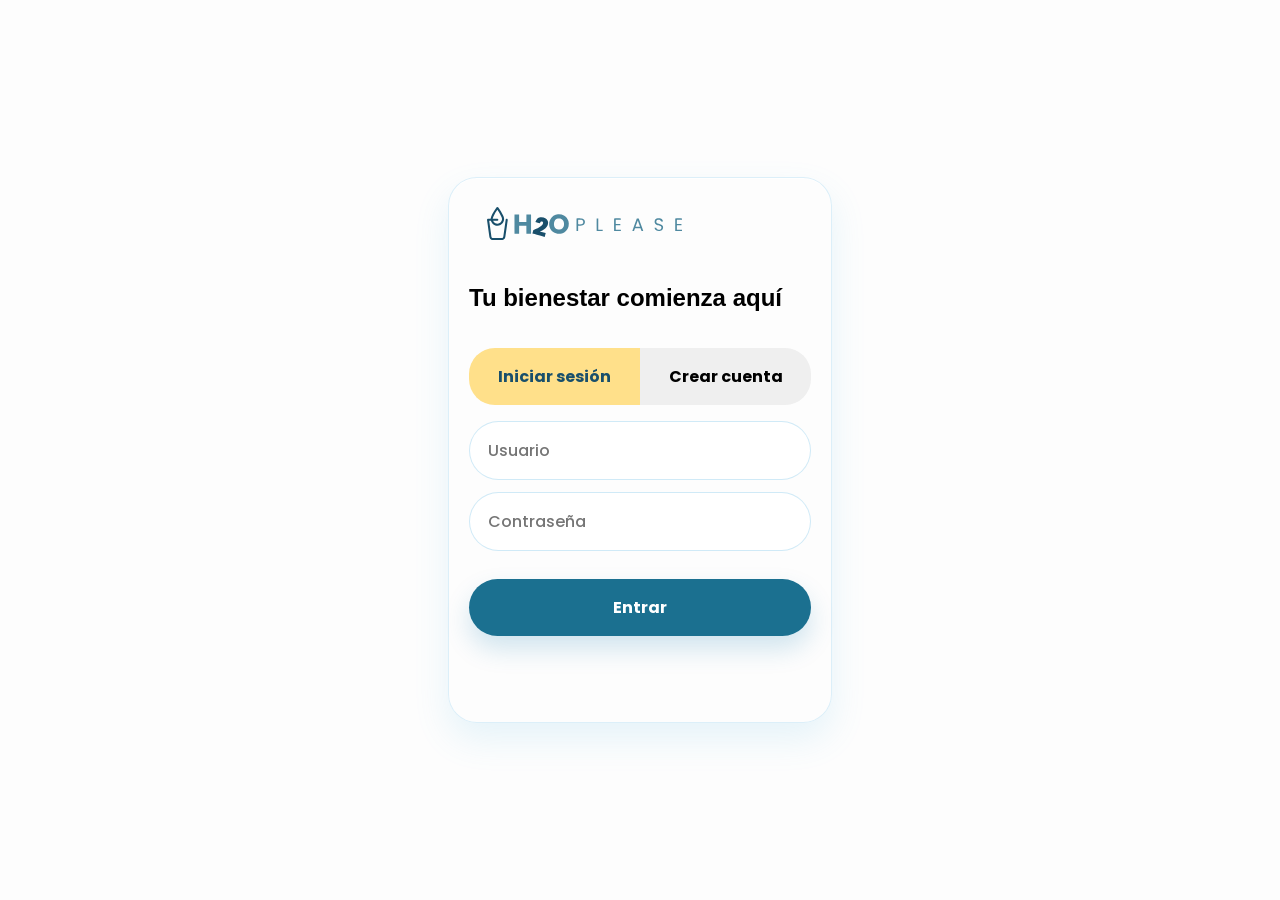
==== commit 4f8b5cc9: "0321.0942 JV html prune fields and tests for persistent darkmode with field darkModeEnabled into use" ====
--- a/index.html
+++ b/index.html
@@ -4,7 +4,8 @@
 <head>
   <meta charset="UTF-8">
   <meta name="viewport" content="width=device-width, initial-scale=1.0">
-  <link rel="stylesheet" href="styles/styles.css" type="text/css" />
+  <link rel="stylesheet" href="styles/styles.css" type="text/css">
+  <script src="./scripts/darkmode.js" defer></script>
   <title>H2O Please - Acceso</title>
 </head>
 
@@ -12,26 +13,41 @@
   <main class="login-layout">
 
     <header>
-      <h1>H2O Please</h1>
-      <p>Gestor de hidratación personal</p>
+      <svg viewBox="0 0 1586 278">
+        <path
+          d="M89.26 13.24c1.88-2.63 4.2-5.67 7.76-5.72 3.62-.41 6.71 2 8.6 4.85 14.27 20.89 28.31 42.14 38.7 65.28 2.92 6.84 5.8 13.87 6.53 21.34.98 12.56-2.82 25.39-10.37 35.46-9.56 13-25.22 21.6-41.47 21.66-11.46.46-22.93-3.2-32.17-9.97-9.79-7.02-16.87-17.4-20.49-28.83-4.37-.12-8.75-.09-13.12-.07 6.08 41.65 11.75 83.37 17.63 125.05.47 2.96 1.45 6.08 3.88 8.03 2.51 2.21 6.02 2.38 9.2 2.43q34.065-.105 68.13 0c3.62.04 7.72-.59 10.01-3.71 3.18-4.31 2.85-10 3.73-15.05 5.73-41.61 11.74-83.19 17.48-124.8.39-2.22 1.01-4.55 2.68-6.17 3.26-3.26 9.33-2.8 12.04.94 1.76 2.15 1.74 5.08 1.47 7.7-6.36 44.69-12.5 89.41-18.81 134.11-1.24 9.39-7.67 17.95-16.51 21.44-4.79 2.03-10.08 1.87-15.17 1.87-22.35-.04-44.69-.04-67.04.01-8.11.2-16.2-3.42-21.22-9.83-3.88-4.59-5.69-10.52-6.37-16.41-5.66-40.8-11.33-81.6-17.05-122.39-.55-4.12-1.57-8.22-1.37-12.39.11-3.74 3.41-6.86 7.09-7.06 6.98-.51 14-.03 20.99-.15 2.14-13.87 8.37-26.63 14.88-38.91 9.08-16.86 19.56-32.91 30.36-48.71M67.77 80.75c-3.06 6.37-5.65 13.02-6.93 20 11.07.17 22.14.02 33.21.01 2.81.12 5.98 0 8.29 1.88 3.64 2.93 3.96 9.07.53 12.29-2.31 2.3-5.8 2.23-8.82 2.34-10.08-.01-20.15-.15-30.23.04 3.88 7.95 10.05 14.91 18.12 18.74 10.35 5.13 23.21 4.82 33.27-.87 10.31-5.68 17.84-16.37 19-28.17 1.22-8.62-2.25-16.89-5.72-24.57-8.58-18.23-19.15-35.5-30.7-51.99-11.35 15.89-21.53 32.69-30.02 50.3M437.36 89.45c14.55-1.98 29.56 1.76 42.22 8.99 10.99 6.21 18.28 18.14 18.94 30.73.89 17.42-7.47 34.55-20.42 45.96-13.39 11.76-29.52 19.96-46.1 26.23 15.97 4.03 31.85 8.41 47.75 12.7-2.65 10.05-5.37 20.08-8.06 30.11-20.61-5.12-41.04-10.92-61.57-16.32-11.89-3.27-23.87-6.23-35.71-9.68 1.88-7.34 3.9-14.64 5.75-21.98.79-2.58 1.17-5.94 4.1-6.99 21.26-9.6 43.65-18.02 61.63-33.34 7.18-6.16 13.62-14.86 13.06-24.78-.28-7.79-10.5-12.14-16.65-7.79-4.55 3.16-6.19 8.75-7.91 13.71-12.11-2.98-24.18-6.15-36.13-9.69 2.83-8.69 6.68-17.28 13.05-23.98 6.8-7.38 16.06-12.54 26.05-13.88" />
+        <path
+          d="m 582.47,65.1 c -2.02059,0.05967 -4.03848,0.189753 -6.05,0.39 -25.24,2.18 -49.04,17.59 -60.62,40.23 -8.57,16.31 -10.6,35.61 -7.06,53.58 3.71,18.65 14.77,35.71 30.36,46.62 25.85,18.28 62.88,18.88 89.31,1.46 16.26,-10.67 27.99,-27.95 31.97,-46.98 2.84,-13.64 2.45,-28 -1.35,-41.42 C 653.6,100.29 640.58,83.81 623.34,74.65 610.923,67.755 596.623,64.688 582.47,65.1 m -349.4,2.16 c -0.33,19.25 -0.05,38.5 -0.14,57.74 0.13,31.23 -0.26,62.45 0.2,93.67 12.18,-0.14 24.37,-0.11 36.56,-0.02 0.11,-20.8 -0.27,-41.61 0.18,-62.41 19.01,0.02 38.02,0.05 57.04,-0.01 0.26,20.68 -0.05,41.36 0.13,62.05 12.29,0.23 24.58,0.26 36.86,-0.02 0.03,-50.33 0.14,-100.66 -0.06,-150.99 -12.24,0.04 -24.49,0.06 -36.74,-0.01 -0.28,19.67 0.04,39.34 -0.15,59.01 -19.04,0.23 -38.08,0.25 -57.12,-0.01 -0.35,-19.65 -0.07,-39.32 -0.13,-58.97 -12.21,0.01 -24.42,0.04 -36.63,-0.03 m 352.72,31.268 c 5.838,0.083 11.65,1.185 16.95,3.673 8.37,3.9 14.89,11.249 18.34,19.759 3.61,8.69 4.239,18.34 3.309,27.63 -1,9.62 -4.82,19.15 -11.77,26.03 -6.16,6.38 -14.82,10 -23.6,10.61 -10.71,0.89 -22.2,-1.58 -30.37,-8.89 -7.91,-6.9 -12.39,-17.09 -13.41,-27.42 -1.02,-10.71 -0.22,-22.01 4.9,-31.67 5.02,-9.64 14.5,-16.86 25.22,-18.85 3.416,-0.604 6.928,-0.921 10.431,-0.872 m 785.887,-1.945 c -5.145,0.14 -10.256,1.08 -14.987,3.117 -7.48,3.07 -13.66,9.51 -15.59,17.46 -2,8.28 -0.85,18.07 5.45,24.29 6.43,6.52 15.76,8.39 24.23,10.84 6.53,1.94 13.66,3.35 18.9,8.02 6.5,5.74 5.7,17.16 -0.91,22.51 -6.5,5.47 -16.06,5.58 -23.85,3.25 -6.57,-2.09 -10.1,-8.58 -11.63,-14.88 -4.59,-0.27 -9.18,-0.26 -13.77,-0.19 0.51,7.31 3.42,14.59 9.27,19.25 8.53,7.23 20.39,9.11 31.22,7.86 9.22,-1.02 18.31,-5.84 23.29,-13.85 4.08,-6.37 4.88,-14.45 3.1,-21.71 -1.73,-6.95 -7.3,-12.4 -13.68,-15.29 -8.7,-3.88 -18.14,-5.62 -27.05,-8.89 -4.5,-1.68 -9.08,-4.4 -11.06,-8.99 -2.52,-6.39 -0.66,-14.7 5.39,-18.45 6.55,-4.11 15.27,-4.19 22.28,-1.17 5.14,2.18 8.08,7.22 10.18,12.13 4.63,0.24 9.26,0.2 13.91,0.07 -0.81,-3.97 -1.67,-8.04 -3.87,-11.51 -4.73,-7.4 -12.99,-12.13 -21.6,-13.32 -3.038,-0.428 -6.136,-0.631 -9.223,-0.547 m 158.037,1.075 c -8.8927,6.67e-4 -17.784,0.05167 -26.674,0.153 0,33.29 -0.21,66.58 0.1,99.87 17.85,-0.13 35.69,-0.13 53.54,-0.02 -0.02,-3.56 0,-7.121 0.03,-10.681 -13.53,-0.55 -27.08,-0.13 -40.61,-0.21 -0.15,-11.49 -0.22,-22.97 0.05,-34.45 12.04,0.06 24.08,0.24 36.12,-0.06 0.03,-3.48 0.02,-6.96 -0.01,-10.43 -12.05,-0.28 -24.1,-0.07 -36.15,-0.08 -0.17,-11.15 -0.22,-22.3 0.03,-33.44 13.42,0.04 26.84,0.23 40.26,-0.07 0.04,-3.47 0.04,-6.95 -0.01,-10.42 -8.8907,-0.108667 -17.7827,-0.162667 -26.676,-0.162 m -483,0.003 c -8.8927,0 -17.784,0.05 -26.674,0.15 0,33.29 -0.2,66.58 0.1,99.87 17.85,-0.14 35.69,-0.11 53.54,-0.02 -0.01,-3.56 0,-7.121 0.04,-10.681 -13.54,-0.55 -27.08,-0.12 -40.62,-0.22 -0.14,-11.48 -0.21,-22.96 0.05,-34.44 12.04,0.06 24.09,0.24 36.13,-0.07 0.02,-3.47 0.01,-6.95 -0.02,-10.42 -12.05,-0.29 -24.1,-0.07 -36.15,-0.09 -0.16,-11.14 -0.21,-22.29 0.03,-33.43 13.42,0.05 26.84,0.22 40.26,-0.07 0.05,-3.47 0.04,-6.95 -0.01,-10.42 -8.8907,-0.105333 -17.7827,-0.158333 -26.676,-0.159 M 740.54,97.764 c -5.835,0.003 -11.67,0.056 -17.5,0.126 0,33.26 -0.21,66.53 0.11,99.78 4.23,-0.05 8.47,-0.05 12.71,0 0.38,-13.88 -0.01,-27.78 0.19,-41.67 13.62,-0.65 28.49,2.1 40.88,-5.1 14.22,-8.42 16.94,-29.89 6.44,-42.27 -6.06,-7.51 -15.99,-10.49 -25.33,-10.7 -5.83,-0.124 -11.665,-0.17 -17.5,-0.166 m 147.957,0.055 c -2.15605,-0.0047 -4.3121,0.0057 -6.468,0.031 0.02,33.27 -0.2,66.55 0.12,99.82 15.9,-0.13 31.81,-0.13 47.71,0 0.06,-3.55 0.111,-7.09 0.151,-10.64 -11.65,-0.19 -23.3,0.02 -34.95,-0.1 -0.15,-29.68 0.06,-59.36 -0.09,-89.05 -2.1575,-0.03499 -4.31522,-0.05499 -6.473,-0.06 m 318.777,0.393 c -2.478,-0.023 -4.944,0.108 -7.344,0.728 -1.89,3.07 -2.83,6.59 -4.04,9.95 -10.54,29.48 -21.54,58.8 -31.95,88.32 4.46,0.09 9.19,1.06 13.49,-0.54 3.44,-6.75 5.14,-14.26 7.97,-21.29 14.46,-0.13 28.92,-0.04 43.38,-0.05 2.91,7.28 5.32,14.74 8.2,22.03 4.45,0.1 8.9,0.07 13.35,-0.1 -3.23,-10.37 -7.28,-20.46 -10.88,-30.71 -8.27,-22.71 -16.36,-45.48 -24.75,-68.15 -2.455,0.01 -4.947,-0.166 -7.426,-0.188 m -458.279,10.303 c 4.318,-0.033 8.63,0.079 12.916,0.634 6.17,0.78 12.048,5.05 13.618,11.25 1.74,6.92 1.01,15.5 -4.77,20.39 -5.19,4.35 -12.379,4.28 -18.779,4.45 -5.31,0.04 -10.62,-0.02 -15.93,-0.13 -0.09,-12.12 -0.08,-24.24 0,-36.36 4.305,-0.025 8.628,-0.202 12.945,-0.234 m 458.345,6.375 c 5.88,16.61 12.05,33.119 17.67,49.819 -11.94,0.09 -23.88,-0.04 -35.82,0.09 6.08,-16.62 11.57,-33.47 18.15,-49.91" />
+      </svg>
+
     </header>
 
     <section>
-      <div class="auth-tabs" role="tablist">
-        <button type="button" class="auth-tab active" data-mode="login" role="tab" aria-selected="true">
+      <h1>Tu bienestar comienza aquí</h1>
+
+      <div class="auth-tabs">
+        <button type="button" class="auth-tab active" data-mode="login">
           Iniciar sesión
         </button>
-        <button type="button" class="auth-tab" data-mode="register" role="tab" aria-selected="false">
-          Registrarse
+        <button type="button" class="auth-tab" data-mode="register">
+          Crear cuenta
         </button>
       </div>
 
+
       <form id="auth-form">
-        <input type="text" id="username" placeholder="Usuario" required autocomplete="username" />
-        <input type="password" id="password" placeholder="Contraseña" required autocomplete="current-password" />
+
+        <input type="text" id="username" placeholder="Usuario" required autocomplete="username">
+        <input type="password" id="password" placeholder="Contraseña" required autocomplete="current-password">
+
         <button type="submit" id="auth-submit-btn">Entrar</button>
       </form>
     </section>
+
+    <footer>
+
+    </footer>
+
   </main>
 
   <script type="module" src="scripts/index.js"></script>
